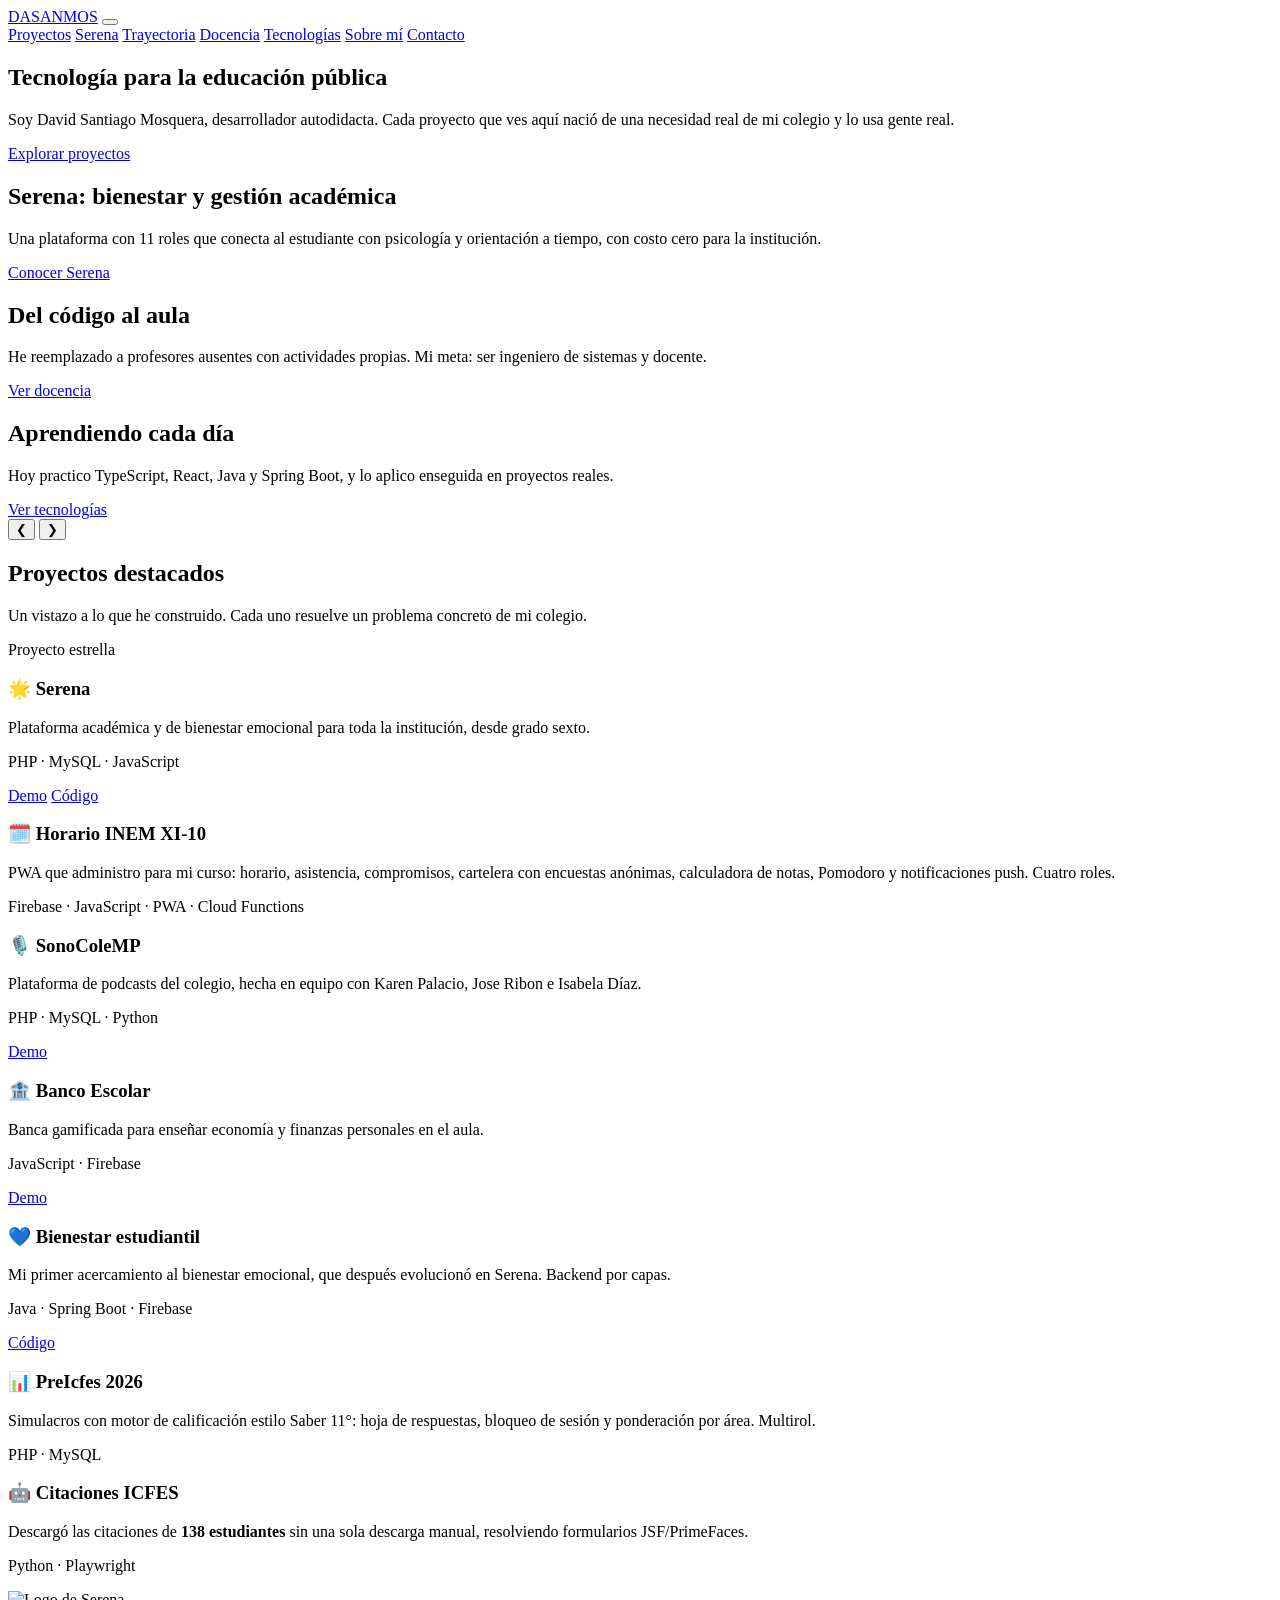
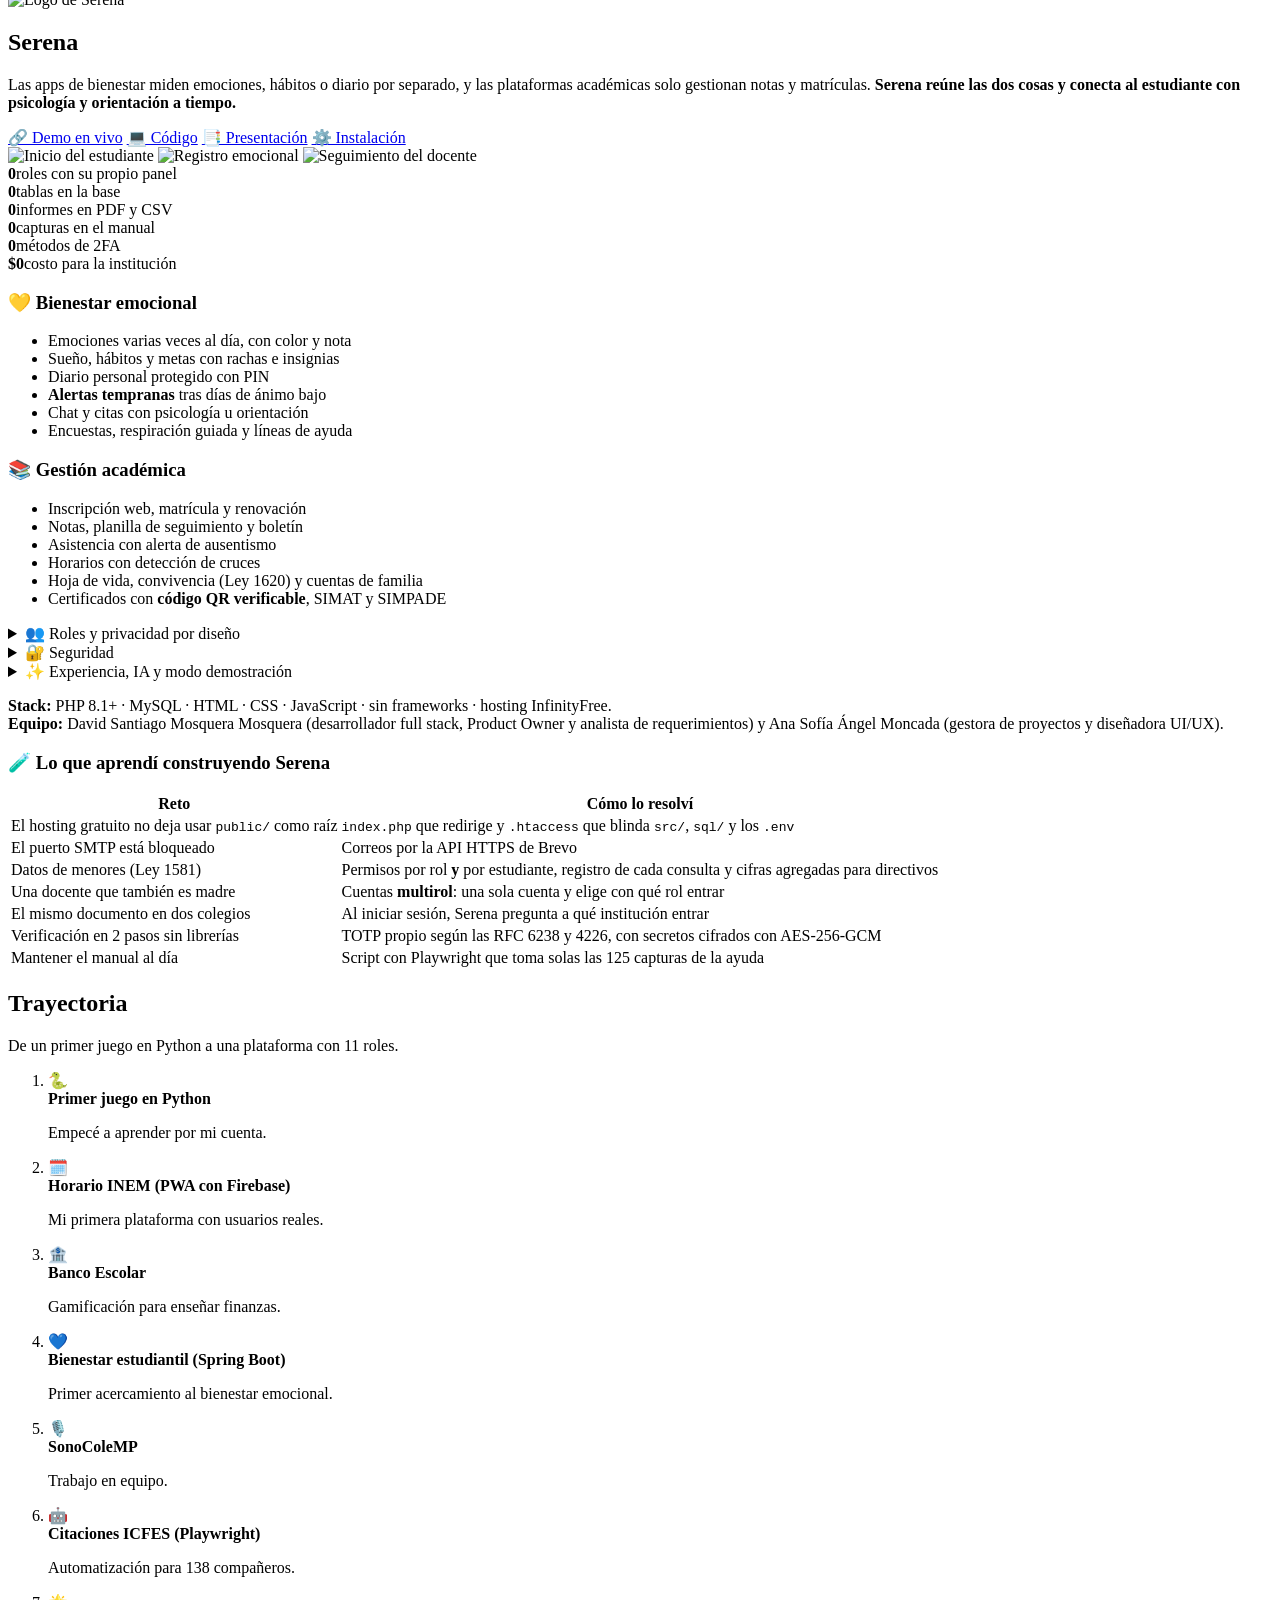
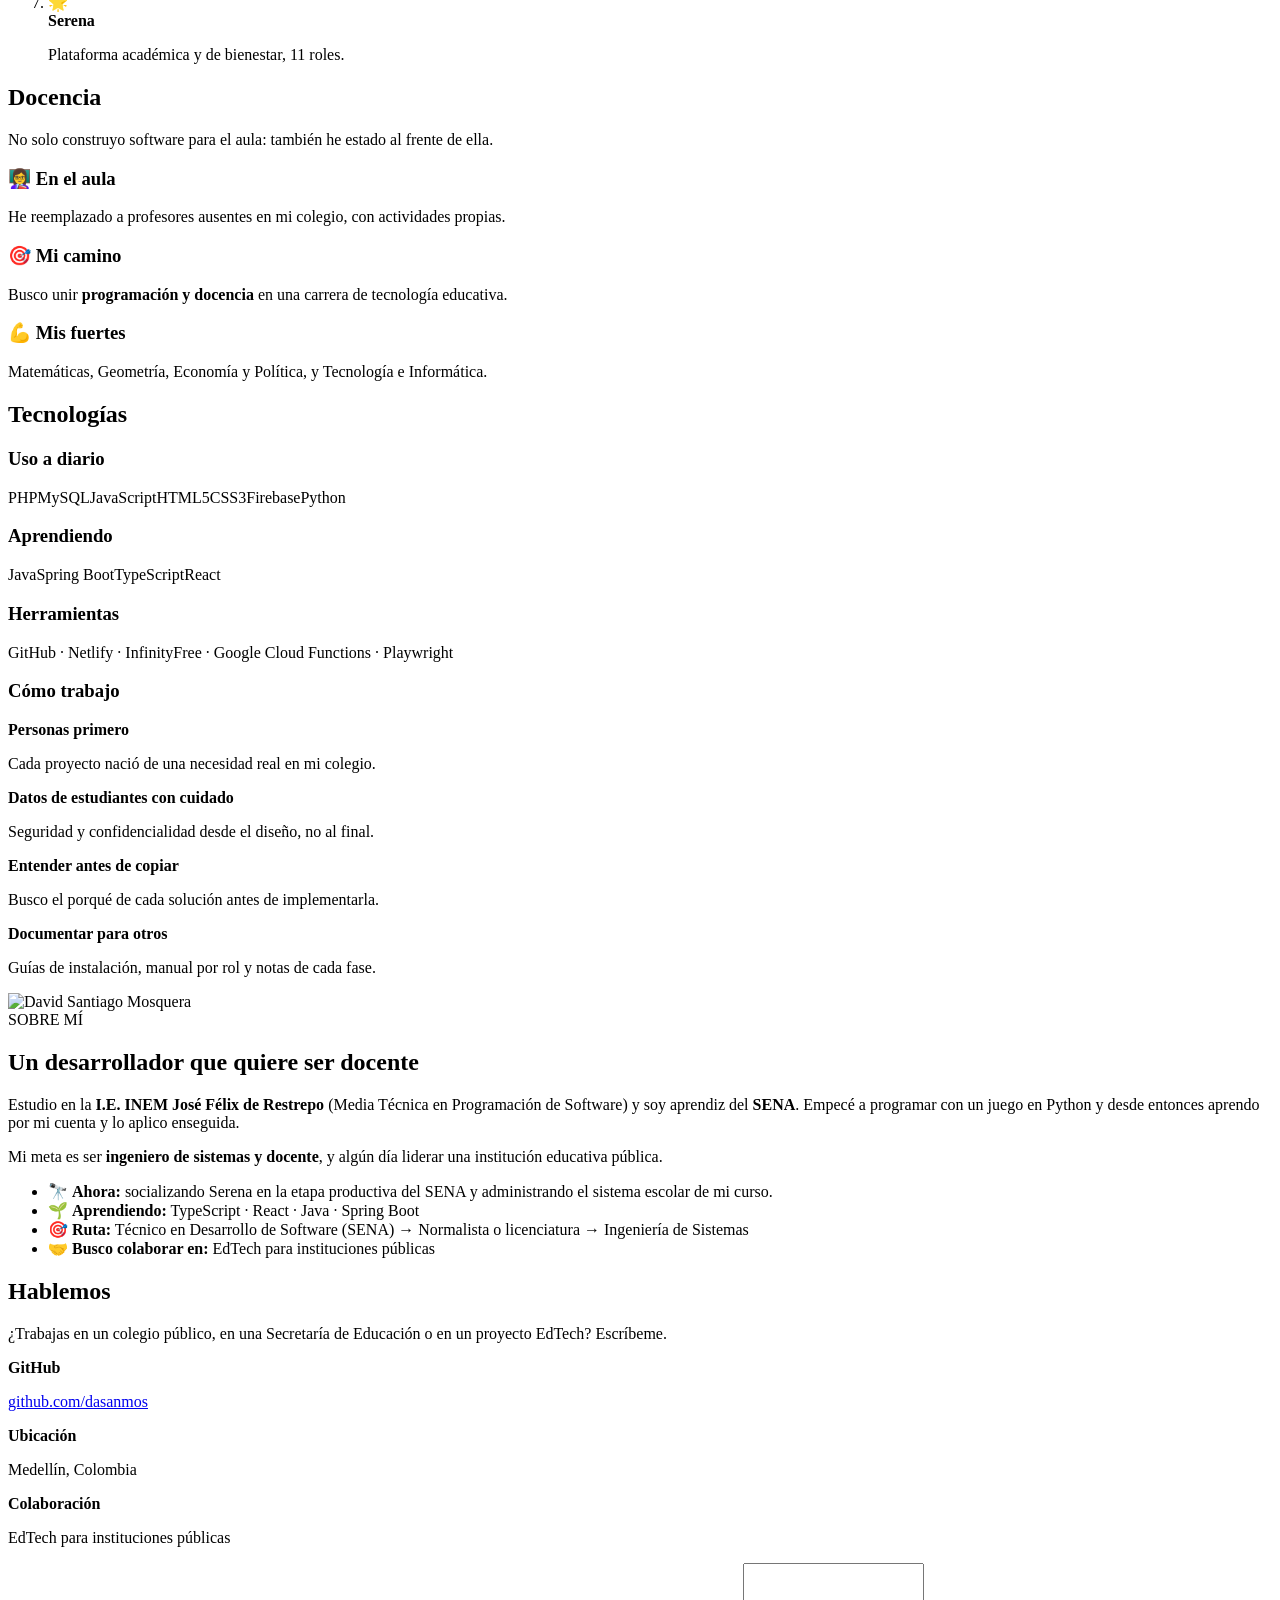
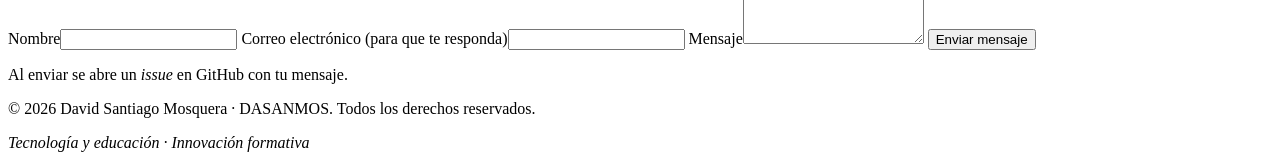
==== index.html @ 1b6e3b07 "Add files via upload" ====
<!DOCTYPE html>
<html lang="es">
<head>
  <meta charset="UTF-8">
  <meta name="viewport" content="width=device-width, initial-scale=1">
  <title>DASANMOS · David Santiago Mosquera</title>
  <meta name="description" content="David Santiago Mosquera (DASANMOS): desarrollador autodidacta que construye tecnología para la educación pública. Aprendiz SENA, Medellín, Colombia.">
  <meta property="og:title" content="DASANMOS · David Santiago Mosquera">
  <meta property="og:description" content="Tecnología para la educación pública. Serena, Horario INEM, Banco Escolar y más.">
  <meta property="og:type" content="website">
  <meta property="og:image" content="https://dasanmos.github.io/images/santi.jpg">
  <link rel="icon" href="images/favicon.svg" type="image/svg+xml">
  <link rel="preconnect" href="https://fonts.googleapis.com">
  <link rel="preconnect" href="https://fonts.gstatic.com" crossorigin>
  <link href="https://fonts.googleapis.com/css2?family=Plus+Jakarta+Sans:wght@400;500;700;800&display=swap" rel="stylesheet">
  <link rel="stylesheet" href="css/styles.css">
</head>
<body>

<header class="nav" id="nav">
  <a class="brand" href="#inicio">DASANMOS</a>
  <button class="burger" id="burger" aria-label="Abrir menú" aria-expanded="false"><span></span><span></span><span></span></button>
  <nav class="menu" id="menu">
    <a href="#proyectos">Proyectos</a>
    <a href="#serena">Serena</a>
    <a href="#trayectoria">Trayectoria</a>
    <a href="#docencia">Docencia</a>
    <a href="#tecnologias">Tecnologías</a>
    <a href="#sobre-mi">Sobre mí</a>
    <a href="#contacto" class="cta">Contacto</a>
  </nav>
</header>

<main id="inicio">

  <!-- HERO CARRUSEL -->
  <section class="hero" aria-roledescription="carrusel">
    <div class="slide active s1">
      <div class="slide-inner">
        <h1>Tecnología para la educación pública</h1>
        <p>Soy David Santiago Mosquera, desarrollador autodidacta. Cada proyecto que ves aquí nació de una necesidad real de mi colegio y lo usa gente real.</p>
        <a class="btn" href="#proyectos">Explorar proyectos</a>
      </div>
    </div>
    <div class="slide s2">
      <div class="slide-inner">
        <h1>Serena: bienestar y gestión académica</h1>
        <p>Una plataforma con 11 roles que conecta al estudiante con psicología y orientación a tiempo, con costo cero para la institución.</p>
        <a class="btn" href="#serena">Conocer Serena</a>
      </div>
    </div>
    <div class="slide s3">
      <div class="slide-inner">
        <h1>Del código al aula</h1>
        <p>He reemplazado a profesores ausentes con actividades propias. Mi meta: ser ingeniero de sistemas y docente.</p>
        <a class="btn" href="#docencia">Ver docencia</a>
      </div>
    </div>
    <div class="slide s4">
      <div class="slide-inner">
        <h1>Aprendiendo cada día</h1>
        <p>Hoy practico TypeScript, React, Java y Spring Boot, y lo aplico enseguida en proyectos reales.</p>
        <a class="btn" href="#tecnologias">Ver tecnologías</a>
      </div>
    </div>
    <button class="arrow prev" id="prev" aria-label="Anterior">❮</button>
    <button class="arrow next" id="next" aria-label="Siguiente">❯</button>
    <div class="dots" id="dots"></div>
  </section>

  <!-- PROYECTOS DESTACADOS -->
  <section class="section" id="proyectos">
    <div class="wrap">
      <h2 class="title">Proyectos destacados</h2>
      <p class="lead">Un vistazo a lo que he construido. Cada uno resuelve un problema concreto de mi colegio.</p>

      <div class="cards">
        <article class="card star reveal">
          <span class="tag">Proyecto estrella</span>
          <h3>🌟 Serena</h3>
          <p>Plataforma académica y de bienestar emocional para toda la institución, desde grado sexto.</p>
          <p class="stack">PHP · MySQL · JavaScript</p>
          <div class="links">
            <a href="https://serena.infinityfreeapp.com" target="_blank" rel="noopener">Demo</a>
            <a href="https://github.com/dasanmos/serena" target="_blank" rel="noopener">Código</a>
          </div>
        </article>

        <article class="card reveal">
          <h3>🗓️ Horario INEM XI-10</h3>
          <p>PWA que administro para mi curso: horario, asistencia, compromisos, cartelera con encuestas anónimas, calculadora de notas, Pomodoro y notificaciones push. Cuatro roles.</p>
          <p class="stack">Firebase · JavaScript · PWA · Cloud Functions</p>
        </article>

        <article class="card reveal">
          <h3>🎙️ SonoColeMP</h3>
          <p>Plataforma de podcasts del colegio, hecha en equipo con Karen Palacio, Jose Ribon e Isabela Díaz.</p>
          <p class="stack">PHP · MySQL · Python</p>
          <div class="links"><a href="https://sonocolemp.infinityfreeapp.com/" target="_blank" rel="noopener">Demo</a></div>
        </article>

        <article class="card reveal">
          <h3>🏦 Banco Escolar</h3>
          <p>Banca gamificada para enseñar economía y finanzas personales en el aula.</p>
          <p class="stack">JavaScript · Firebase</p>
          <div class="links"><a href="https://banco-escolar-david.netlify.app" target="_blank" rel="noopener">Demo</a></div>
        </article>

        <article class="card reveal">
          <h3>💙 Bienestar estudiantil</h3>
          <p>Mi primer acercamiento al bienestar emocional, que después evolucionó en Serena. Backend por capas.</p>
          <p class="stack">Java · Spring Boot · Firebase</p>
          <div class="links"><a href="https://github.com/dasanmos/plataforma-bienestar-estudiantil" target="_blank" rel="noopener">Código</a></div>
        </article>

        <article class="card reveal">
          <h3>📊 PreIcfes 2026</h3>
          <p>Simulacros con motor de calificación estilo Saber 11°: hoja de respuestas, bloqueo de sesión y ponderación por área. Multirol.</p>
          <p class="stack">PHP · MySQL</p>
        </article>

        <article class="card reveal">
          <h3>🤖 Citaciones ICFES</h3>
          <p>Descargó las citaciones de <strong>138 estudiantes</strong> sin una sola descarga manual, resolviendo formularios JSF/PrimeFaces.</p>
          <p class="stack">Python · Playwright</p>
        </article>
      </div>
    </div>
  </section>

  <!-- SERENA -->
  <section class="section alt" id="serena">
    <div class="wrap">
      <div class="serena-head reveal">
        <img src="https://raw.githubusercontent.com/dasanmos/serena/main/public/assets/img/logo/logo.png" alt="Logo de Serena" width="120" height="120" loading="lazy">
        <div>
          <h2 class="title left">Serena</h2>
          <p class="lead left">Las apps de bienestar miden emociones, hábitos o diario por separado, y las plataformas académicas solo gestionan notas y matrículas. <strong>Serena reúne las dos cosas y conecta al estudiante con psicología y orientación a tiempo.</strong></p>
          <div class="links big">
            <a href="https://serena.infinityfreeapp.com" target="_blank" rel="noopener">🔗 Demo en vivo</a>
            <a href="https://github.com/dasanmos/serena" target="_blank" rel="noopener">💻 Código</a>
            <a href="https://github.com/dasanmos/serena/blob/main/docs/Presentacion_Serena_SENA_final.pptx" target="_blank" rel="noopener">📑 Presentación</a>
            <a href="https://github.com/dasanmos/serena/blob/main/docs/INSTALACION.md" target="_blank" rel="noopener">⚙️ Instalación</a>
          </div>
        </div>
      </div>

      <div class="shots reveal">
        <img src="https://raw.githubusercontent.com/dasanmos/serena/main/public/assets/img/ayuda/est-inicio-1.jpg" alt="Inicio del estudiante" loading="lazy">
        <img src="https://raw.githubusercontent.com/dasanmos/serena/main/public/assets/img/ayuda/est-emociones-1.jpg" alt="Registro emocional" loading="lazy">
        <img src="https://raw.githubusercontent.com/dasanmos/serena/main/public/assets/img/ayuda/doc-seguimiento-1.jpg" alt="Seguimiento del docente" loading="lazy">
      </div>

      <div class="stats reveal">
        <div><b data-n="11">0</b><span>roles con su propio panel</span></div>
        <div><b data-n="110">0</b><span>tablas en la base</span></div>
        <div><b data-n="69">0</b><span>informes en PDF y CSV</span></div>
        <div><b data-n="125">0</b><span>capturas en el manual</span></div>
        <div><b data-n="4">0</b><span>métodos de 2FA</span></div>
        <div><b data-prefix="$" data-n="0">$0</b><span>costo para la institución</span></div>
      </div>

      <div class="two reveal">
        <div class="panel">
          <h3>💛 Bienestar emocional</h3>
          <ul>
            <li>Emociones varias veces al día, con color y nota</li>
            <li>Sueño, hábitos y metas con rachas e insignias</li>
            <li>Diario personal protegido con PIN</li>
            <li><strong>Alertas tempranas</strong> tras días de ánimo bajo</li>
            <li>Chat y citas con psicología u orientación</li>
            <li>Encuestas, respiración guiada y líneas de ayuda</li>
          </ul>
        </div>
        <div class="panel">
          <h3>📚 Gestión académica</h3>
          <ul>
            <li>Inscripción web, matrícula y renovación</li>
            <li>Notas, planilla de seguimiento y boletín</li>
            <li>Asistencia con alerta de ausentismo</li>
            <li>Horarios con detección de cruces</li>
            <li>Hoja de vida, convivencia (Ley 1620) y cuentas de familia</li>
            <li>Certificados con <strong>código QR verificable</strong>, SIMAT y SIMPADE</li>
          </ul>
        </div>
      </div>

      <div class="acc reveal">
        <details>
          <summary>👥 Roles y privacidad por diseño</summary>
          <div class="chips">
            <span>estudiante</span><span>acudiente</span><span>docente</span><span>psicólogo</span><span>orientador</span><span>coordinador</span><span>rector</span><span>secretaría académica</span><span>administrador</span><span>Secretaría de Educación</span><span>superadmin</span>
          </div>
          <ul>
            <li>Cada persona ve solo lo que necesita: el diario es solo del estudiante, y sus emociones solo las ven psicología y orientación (el orientador, de sus grupos).</li>
            <li>Coordinación, rectoría y la Secretaría de Educación ven el bienestar <strong>solo en cifras agregadas</strong>.</li>
            <li><strong>Una persona, una cuenta:</strong> quien es docente y madre, por ejemplo, entra con la misma cuenta y elige el rol. Si su documento está en varios colegios, elige la institución.</li>
            <li>Cada colegio está aislado de los demás, y cada consulta a una hoja de vida queda registrada.</li>
          </ul>
        </details>
        <details>
          <summary>🔐 Seguridad</summary>
          <ul>
            <li>Consentimiento de tratamiento de datos (<strong>Ley 1581 de 2012</strong>)</li>
            <li>Verificación en 2 pasos: app autenticadora, correo, WhatsApp o rostro (secretos cifrados con AES-256-GCM)</li>
            <li>Sentencias preparadas (PDO), tokens CSRF y control de acceso por rol y por estudiante</li>
            <li>Límite de intentos en el inicio de sesión, el PIN y la verificación en 2 pasos</li>
            <li>Enlaces de recuperación con token cifrado y de un solo uso</li>
            <li>Sesiones activas visibles y bitácora de auditoría</li>
          </ul>
        </details>
        <details>
          <summary>✨ Experiencia, IA y modo demostración</summary>
          <ul>
            <li>Diseño con color por módulo y por emoción, animaciones y sonidos sintetizados (se respetan «reducir movimiento» y el alto contraste).</li>
            <li>Asistente <strong>«Pregúntale a Serena»</strong> y análisis en informes con IA opcional; los datos se anonimizan antes de enviarse.</li>
            <li><strong>Modo demostración:</strong> una cuenta maestra recorre los 11 roles sobre un colegio ficticio que se restablece en un clic.</li>
            <li>Centro de ayuda por rol con buscador, manual descargable y 125 capturas generadas automáticamente.</li>
            <li>Responsive, modo oscuro y dictado por voz.</li>
          </ul>
        </details>
      </div>

      <p class="team reveal"><strong>Stack:</strong> PHP 8.1+ · MySQL · HTML · CSS · JavaScript · sin frameworks · hosting InfinityFree.<br>
      <strong>Equipo:</strong> David Santiago Mosquera Mosquera (desarrollador full stack, Product Owner y analista de requerimientos) y Ana Sofía Ángel Moncada (gestora de proyectos y diseñadora UI/UX).</p>

      <h3 class="sub reveal">🧪 Lo que aprendí construyendo Serena</h3>
      <div class="table-wrap reveal">
        <table>
          <thead><tr><th>Reto</th><th>Cómo lo resolví</th></tr></thead>
          <tbody>
            <tr><td>El hosting gratuito no deja usar <code>public/</code> como raíz</td><td><code>index.php</code> que redirige y <code>.htaccess</code> que blinda <code>src/</code>, <code>sql/</code> y los <code>.env</code></td></tr>
            <tr><td>El puerto SMTP está bloqueado</td><td>Correos por la API HTTPS de Brevo</td></tr>
            <tr><td>Datos de menores (Ley 1581)</td><td>Permisos por rol <strong>y</strong> por estudiante, registro de cada consulta y cifras agregadas para directivos</td></tr>
            <tr><td>Una docente que también es madre</td><td>Cuentas <strong>multirol</strong>: una sola cuenta y elige con qué rol entrar</td></tr>
            <tr><td>El mismo documento en dos colegios</td><td>Al iniciar sesión, Serena pregunta a qué institución entrar</td></tr>
            <tr><td>Verificación en 2 pasos sin librerías</td><td>TOTP propio según las RFC 6238 y 4226, con secretos cifrados con AES-256-GCM</td></tr>
            <tr><td>Mantener el manual al día</td><td>Script con Playwright que toma solas las 125 capturas de la ayuda</td></tr>
          </tbody>
        </table>
      </div>
    </div>
  </section>

  <!-- TRAYECTORIA -->
  <section class="section" id="trayectoria">
    <div class="wrap narrow">
      <h2 class="title">Trayectoria</h2>
      <p class="lead">De un primer juego en Python a una plataforma con 11 roles.</p>
      <ol class="timeline">
        <li class="reveal"><span class="ico">🐍</span><div><b>Primer juego en Python</b><p>Empecé a aprender por mi cuenta.</p></div></li>
        <li class="reveal"><span class="ico">🗓️</span><div><b>Horario INEM (PWA con Firebase)</b><p>Mi primera plataforma con usuarios reales.</p></div></li>
        <li class="reveal"><span class="ico">🏦</span><div><b>Banco Escolar</b><p>Gamificación para enseñar finanzas.</p></div></li>
        <li class="reveal"><span class="ico">💙</span><div><b>Bienestar estudiantil (Spring Boot)</b><p>Primer acercamiento al bienestar emocional.</p></div></li>
        <li class="reveal"><span class="ico">🎙️</span><div><b>SonoColeMP</b><p>Trabajo en equipo.</p></div></li>
        <li class="reveal"><span class="ico">🤖</span><div><b>Citaciones ICFES (Playwright)</b><p>Automatización para 138 compañeros.</p></div></li>
        <li class="reveal"><span class="ico">🌟</span><div><b>Serena</b><p>Plataforma académica y de bienestar, 11 roles.</p></div></li>
      </ol>
    </div>
  </section>

  <!-- DOCENCIA -->
  <section class="section alt" id="docencia">
    <div class="wrap narrow">
      <h2 class="title">Docencia</h2>
      <p class="lead">No solo construyo software para el aula: también he estado al frente de ella.</p>
      <div class="three">
        <div class="panel reveal"><h3>👩‍🏫 En el aula</h3><p>He reemplazado a profesores ausentes en mi colegio, con actividades propias.</p></div>
        <div class="panel reveal"><h3>🎯 Mi camino</h3><p>Busco unir <strong>programación y docencia</strong> en una carrera de tecnología educativa.</p></div>
        <div class="panel reveal"><h3>💪 Mis fuertes</h3><p>Matemáticas, Geometría, Economía y Política, y Tecnología e Informática.</p></div>
      </div>
    </div>
  </section>

  <!-- TECNOLOGIAS -->
  <section class="section" id="tecnologias">
    <div class="wrap narrow">
      <h2 class="title">Tecnologías</h2>
      <h3 class="sub">Uso a diario</h3>
      <div class="chips big">
        <span>PHP</span><span>MySQL</span><span>JavaScript</span><span>HTML5</span><span>CSS3</span><span>Firebase</span><span>Python</span>
      </div>
      <h3 class="sub">Aprendiendo</h3>
      <div class="chips big learning">
        <span>Java</span><span>Spring Boot</span><span>TypeScript</span><span>React</span>
      </div>
      <h3 class="sub">Herramientas</h3>
      <p>GitHub · Netlify · InfinityFree · Google Cloud Functions · Playwright</p>

      <h3 class="sub">Cómo trabajo</h3>
      <div class="two">
        <div class="panel reveal"><b>Personas primero</b><p>Cada proyecto nació de una necesidad real en mi colegio.</p></div>
        <div class="panel reveal"><b>Datos de estudiantes con cuidado</b><p>Seguridad y confidencialidad desde el diseño, no al final.</p></div>
        <div class="panel reveal"><b>Entender antes de copiar</b><p>Busco el porqué de cada solución antes de implementarla.</p></div>
        <div class="panel reveal"><b>Documentar para otros</b><p>Guías de instalación, manual por rol y notas de cada fase.</p></div>
      </div>
    </div>
  </section>

  <!-- SOBRE MI -->
  <section class="section alt" id="sobre-mi">
    <div class="wrap about">
      <img class="avatar reveal" src="images/santi.jpg" alt="David Santiago Mosquera" width="220" height="220">
      <div class="reveal">
        <span class="kicker">SOBRE MÍ</span>
        <h2 class="title left">Un desarrollador que quiere ser docente</h2>
        <p>Estudio en la <strong>I.E. INEM José Félix de Restrepo</strong> (Media Técnica en Programación de Software) y soy aprendiz del <strong>SENA</strong>. Empecé a programar con un juego en Python y desde entonces aprendo por mi cuenta y lo aplico enseguida.</p>
        <p>Mi meta es ser <strong>ingeniero de sistemas y docente</strong>, y algún día liderar una institución educativa pública.</p>
        <ul class="now">
          <li>🔭 <b>Ahora:</b> socializando Serena en la etapa productiva del SENA y administrando el sistema escolar de mi curso.</li>
          <li>🌱 <b>Aprendiendo:</b> TypeScript · React · Java · Spring Boot</li>
          <li>🎯 <b>Ruta:</b> Técnico en Desarrollo de Software (SENA) → Normalista o licenciatura → Ingeniería de Sistemas</li>
          <li>🤝 <b>Busco colaborar en:</b> EdTech para instituciones públicas</li>
        </ul>
      </div>
    </div>
  </section>

  <!-- CONTACTO -->
  <section class="section" id="contacto">
    <div class="wrap narrow">
      <h2 class="title">Hablemos</h2>
      <p class="lead">¿Trabajas en un colegio público, en una Secretaría de Educación o en un proyecto EdTech? Escríbeme.</p>
      <div class="contact">
        <div class="info">
          <b>GitHub</b>
          <p><a href="https://github.com/dasanmos" target="_blank" rel="noopener">github.com/dasanmos</a></p>
          <b>Ubicación</b>
          <p>Medellín, Colombia</p>
          <b>Colaboración</b>
          <p>EdTech para instituciones públicas</p>
        </div>
        <form id="form" novalidate>
          <label>Nombre<input type="text" id="f-nombre" required autocomplete="name"></label>
          <label>Correo electrónico (para que te responda)<input type="email" id="f-correo" required autocomplete="email"></label>
          <label>Mensaje<textarea id="f-msg" rows="5" required></textarea></label>
          <button class="btn" type="submit">Enviar mensaje</button>
          <p class="hint" id="hint">Al enviar se abre un <em>issue</em> en GitHub con tu mensaje.</p>
        </form>
      </div>
    </div>
  </section>

</main>

<footer class="footer">
  <p>© <span id="year">2026</span> David Santiago Mosquera · DASANMOS. Todos los derechos reservados.</p>
  <p><i>Tecnología y educación · Innovación formativa</i></p>
</footer>

<script src="js/main.js"></script>
</body>
</html>
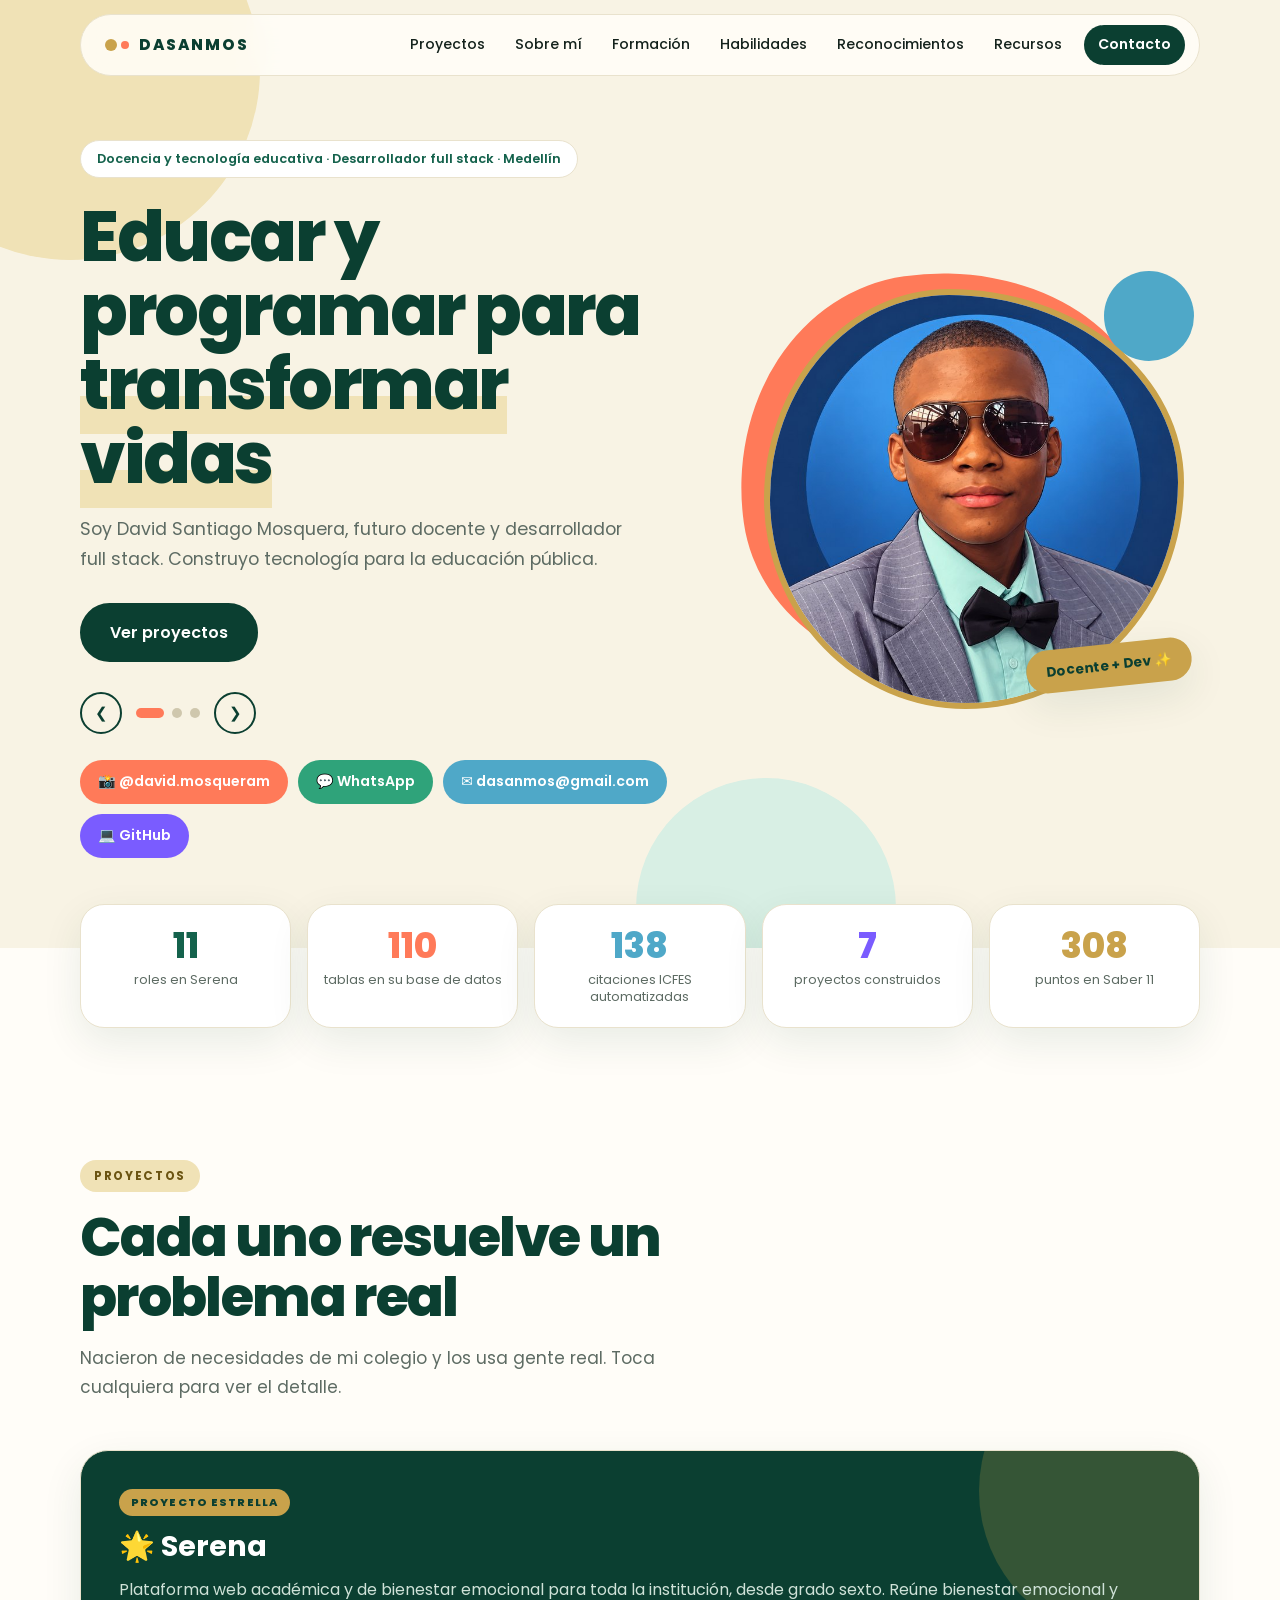
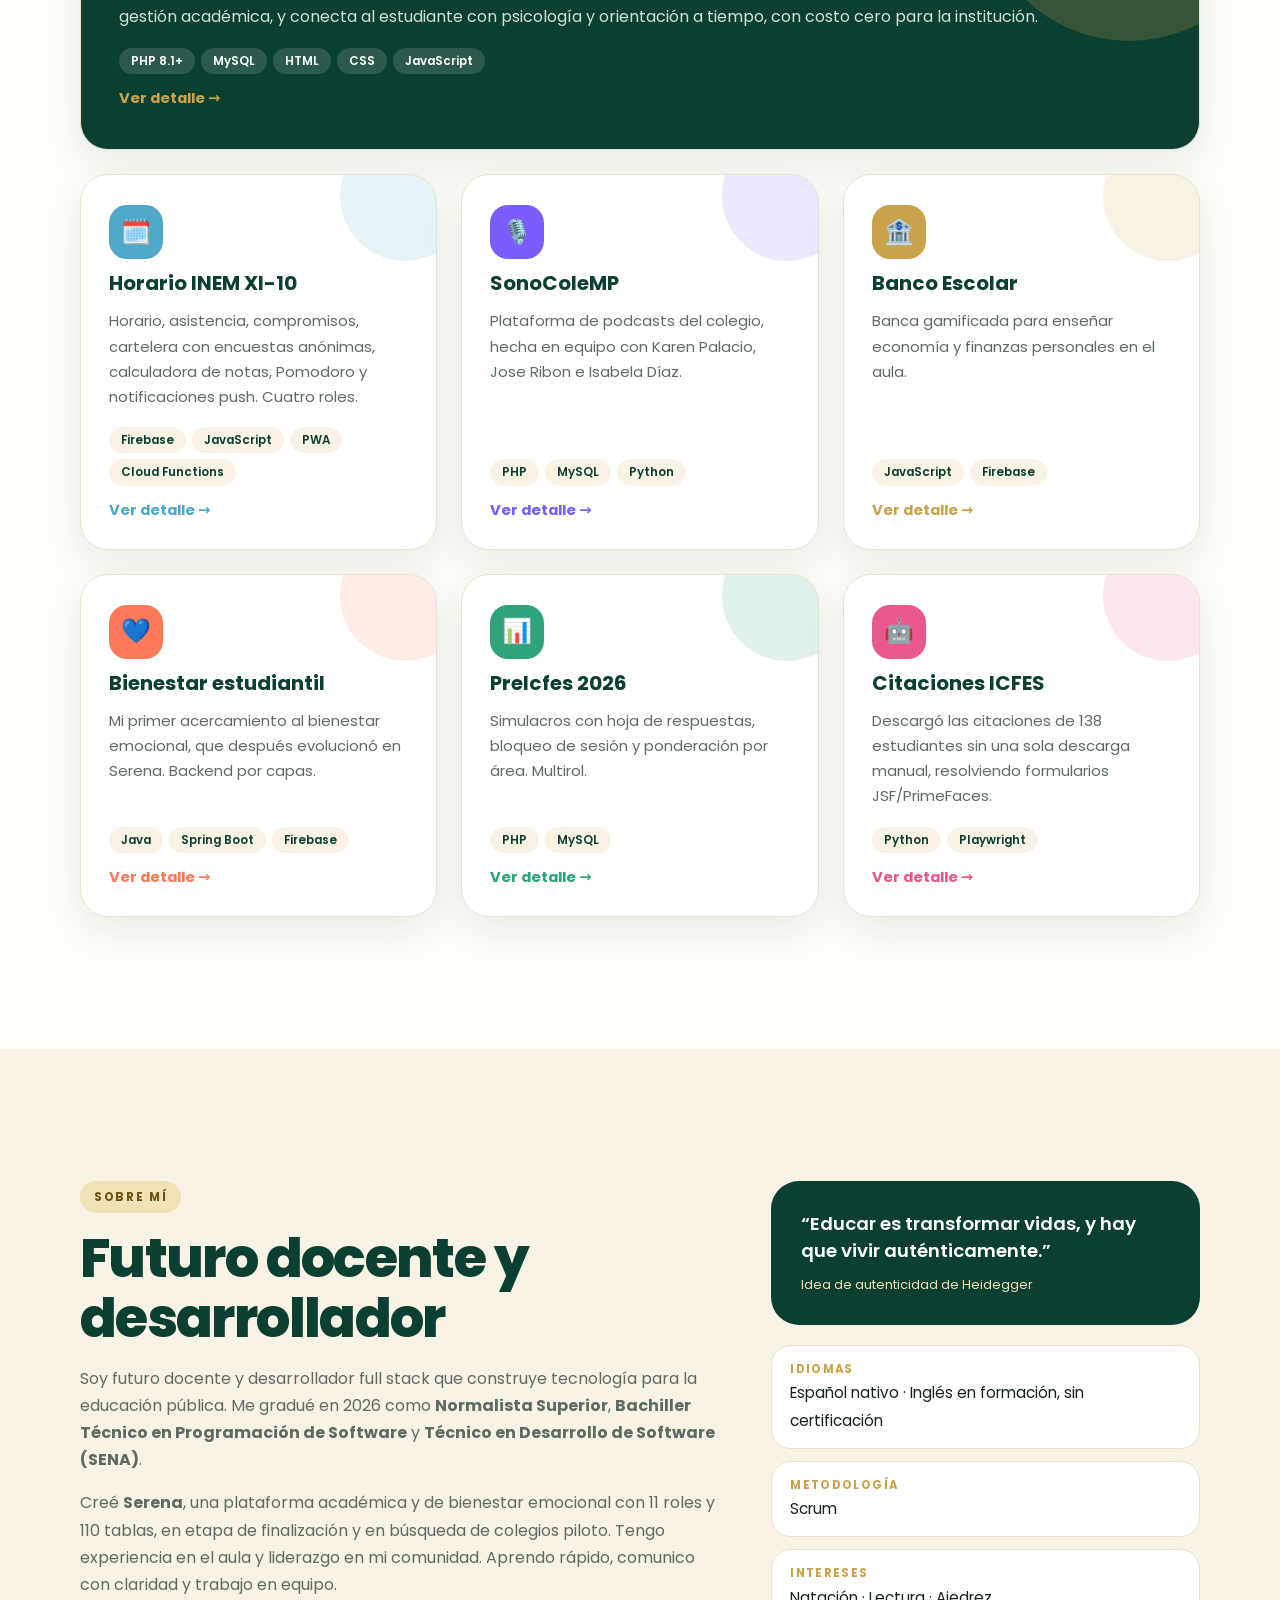
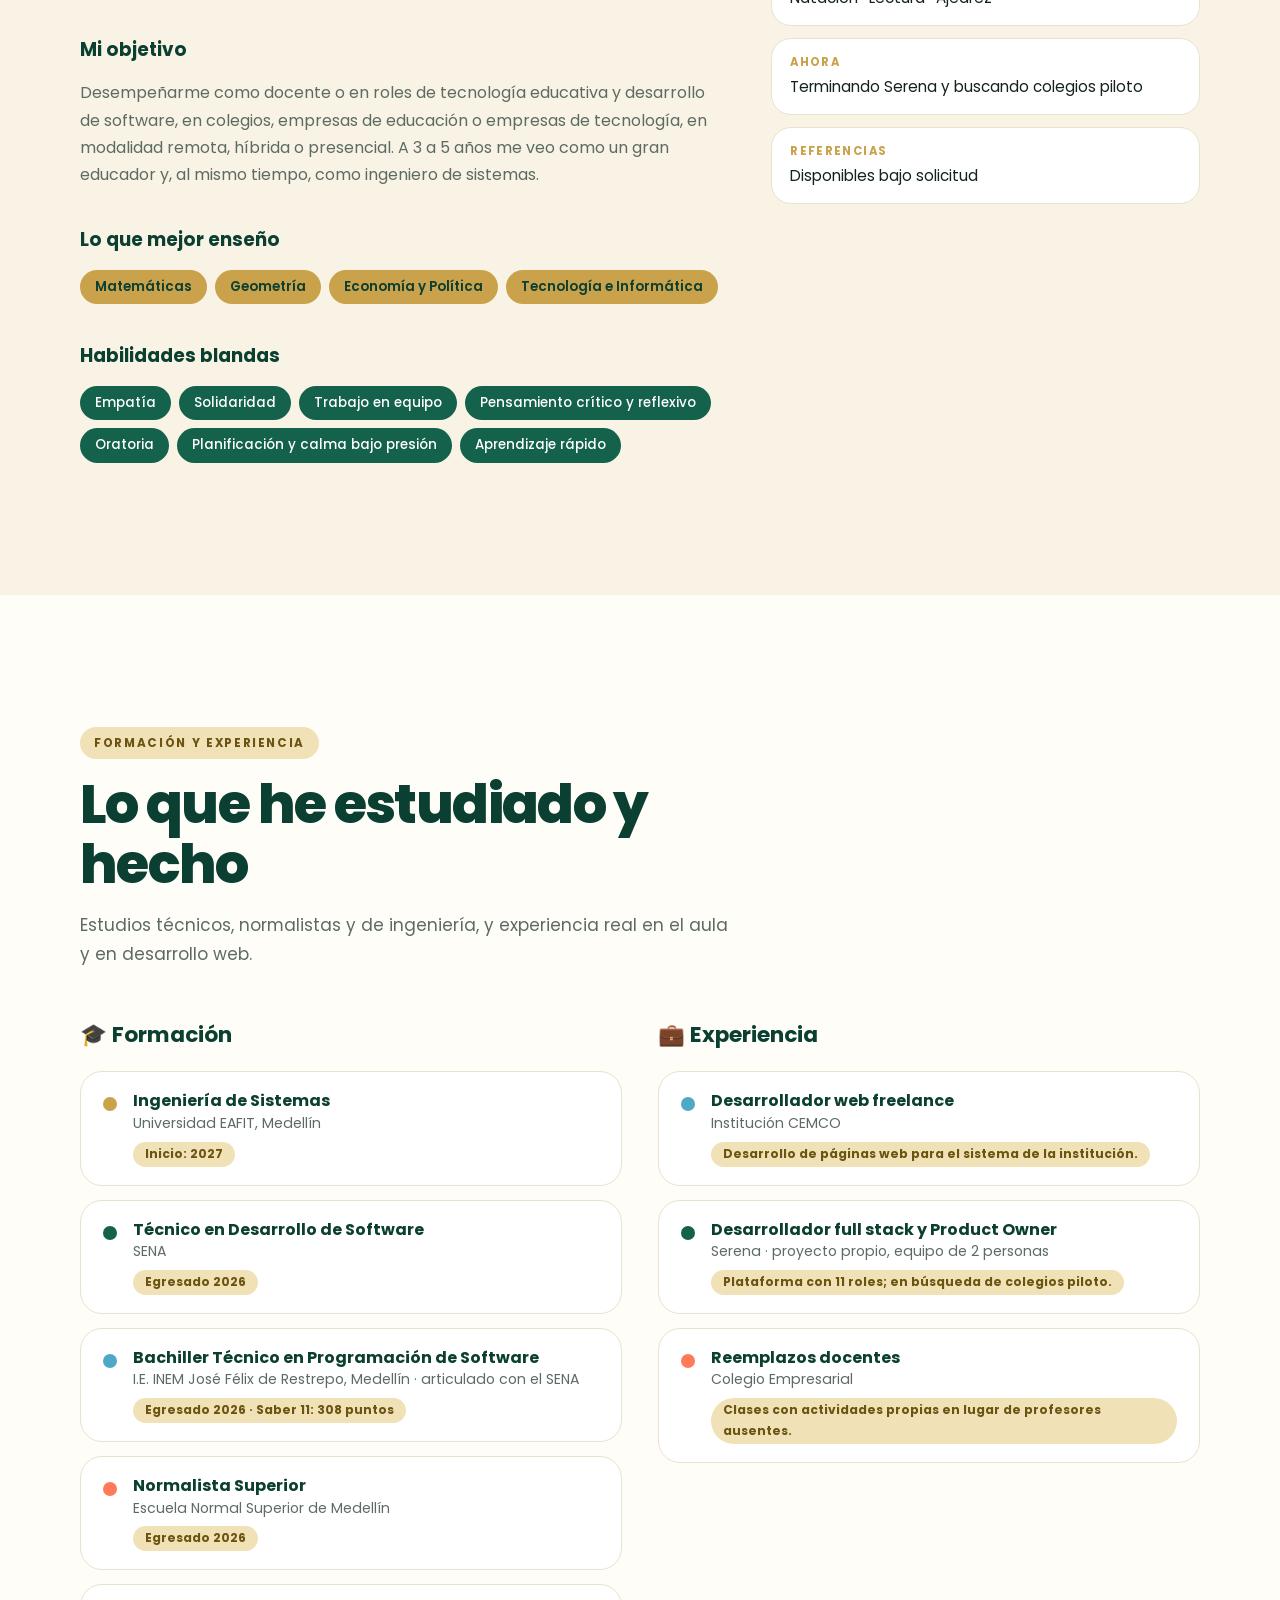
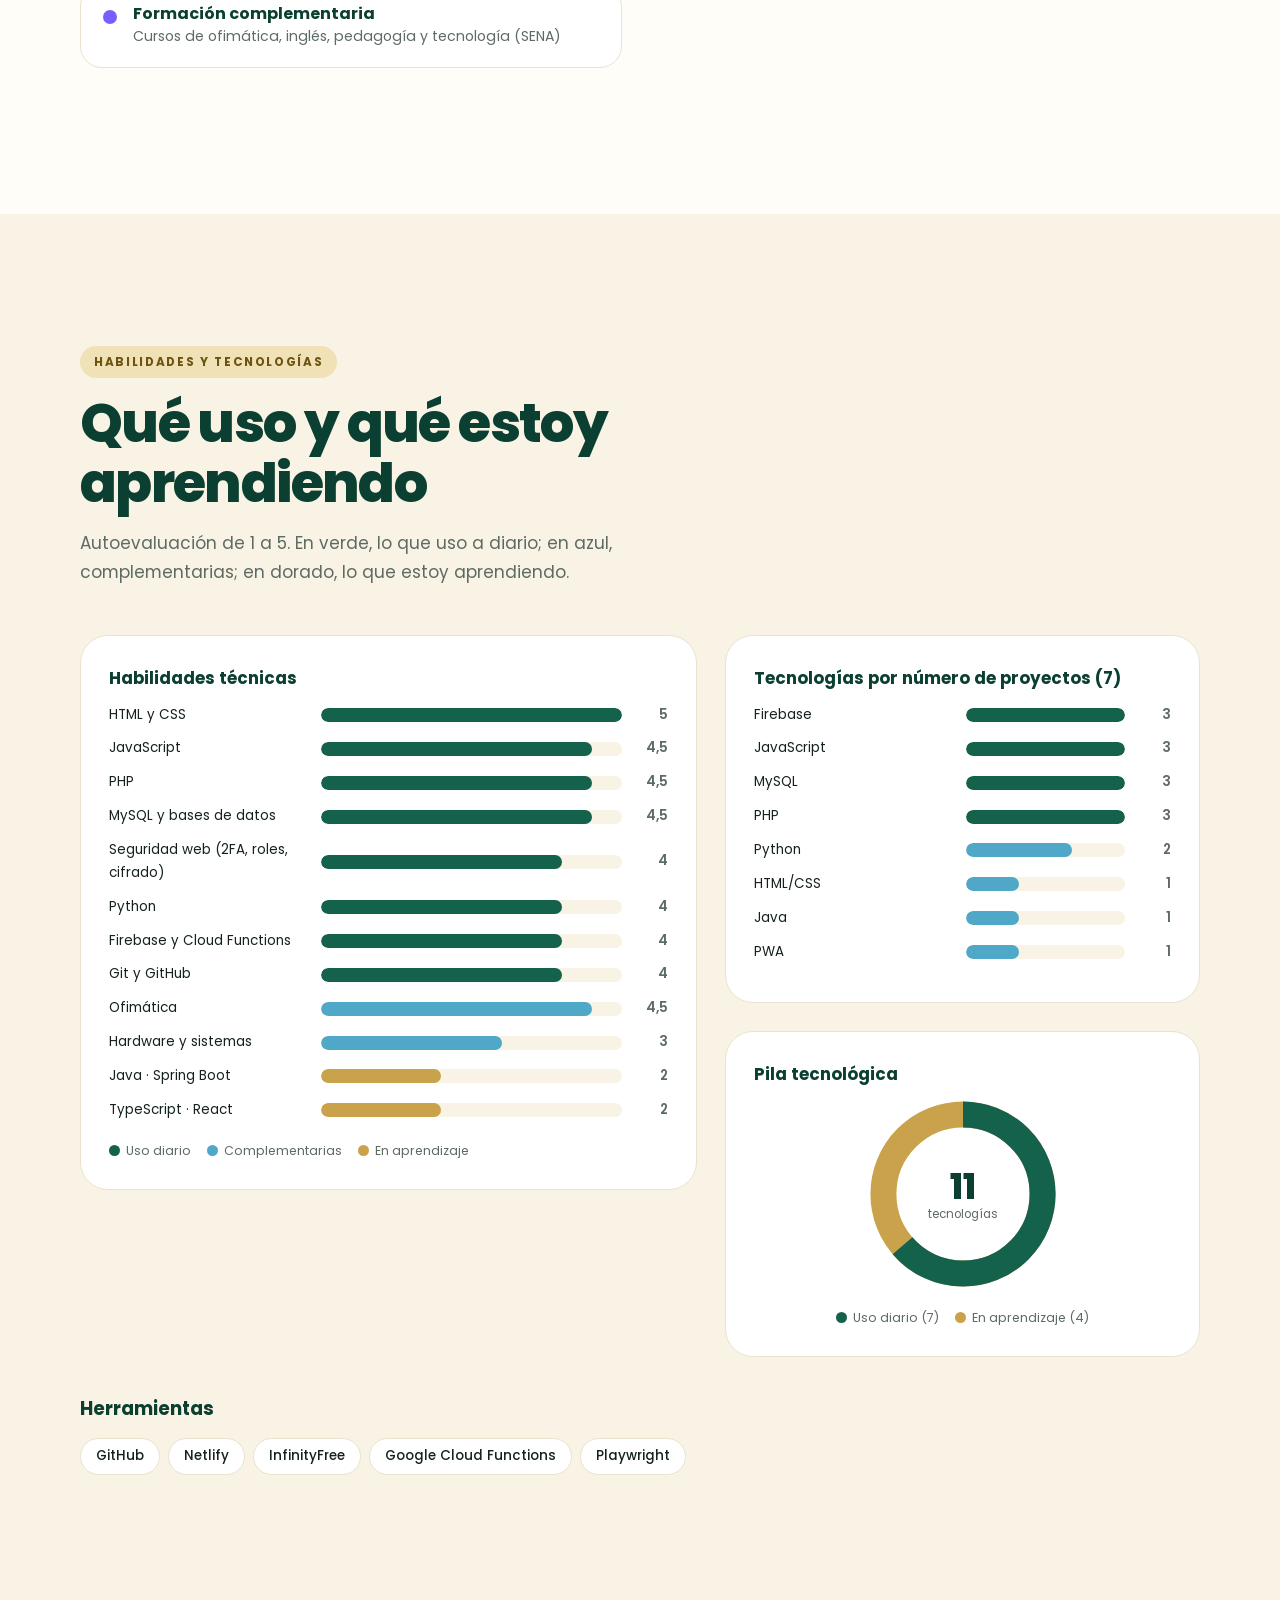
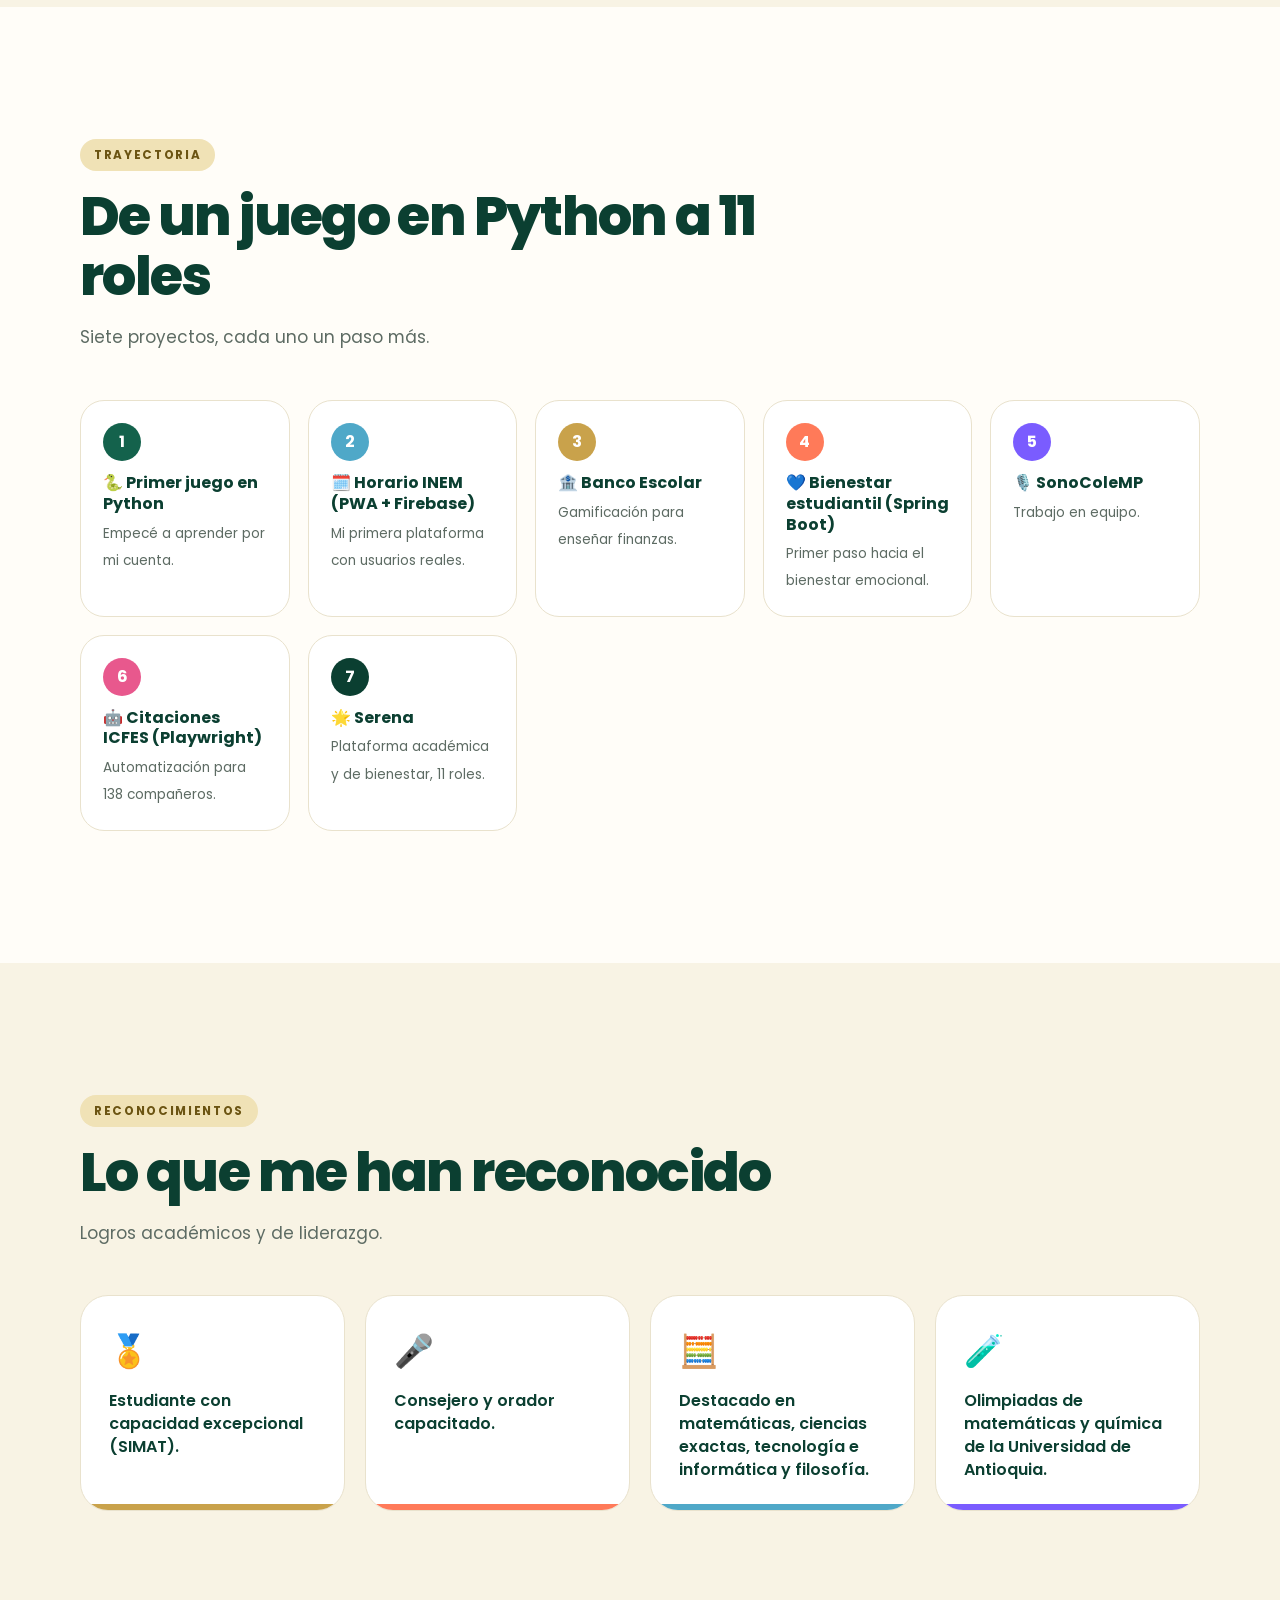
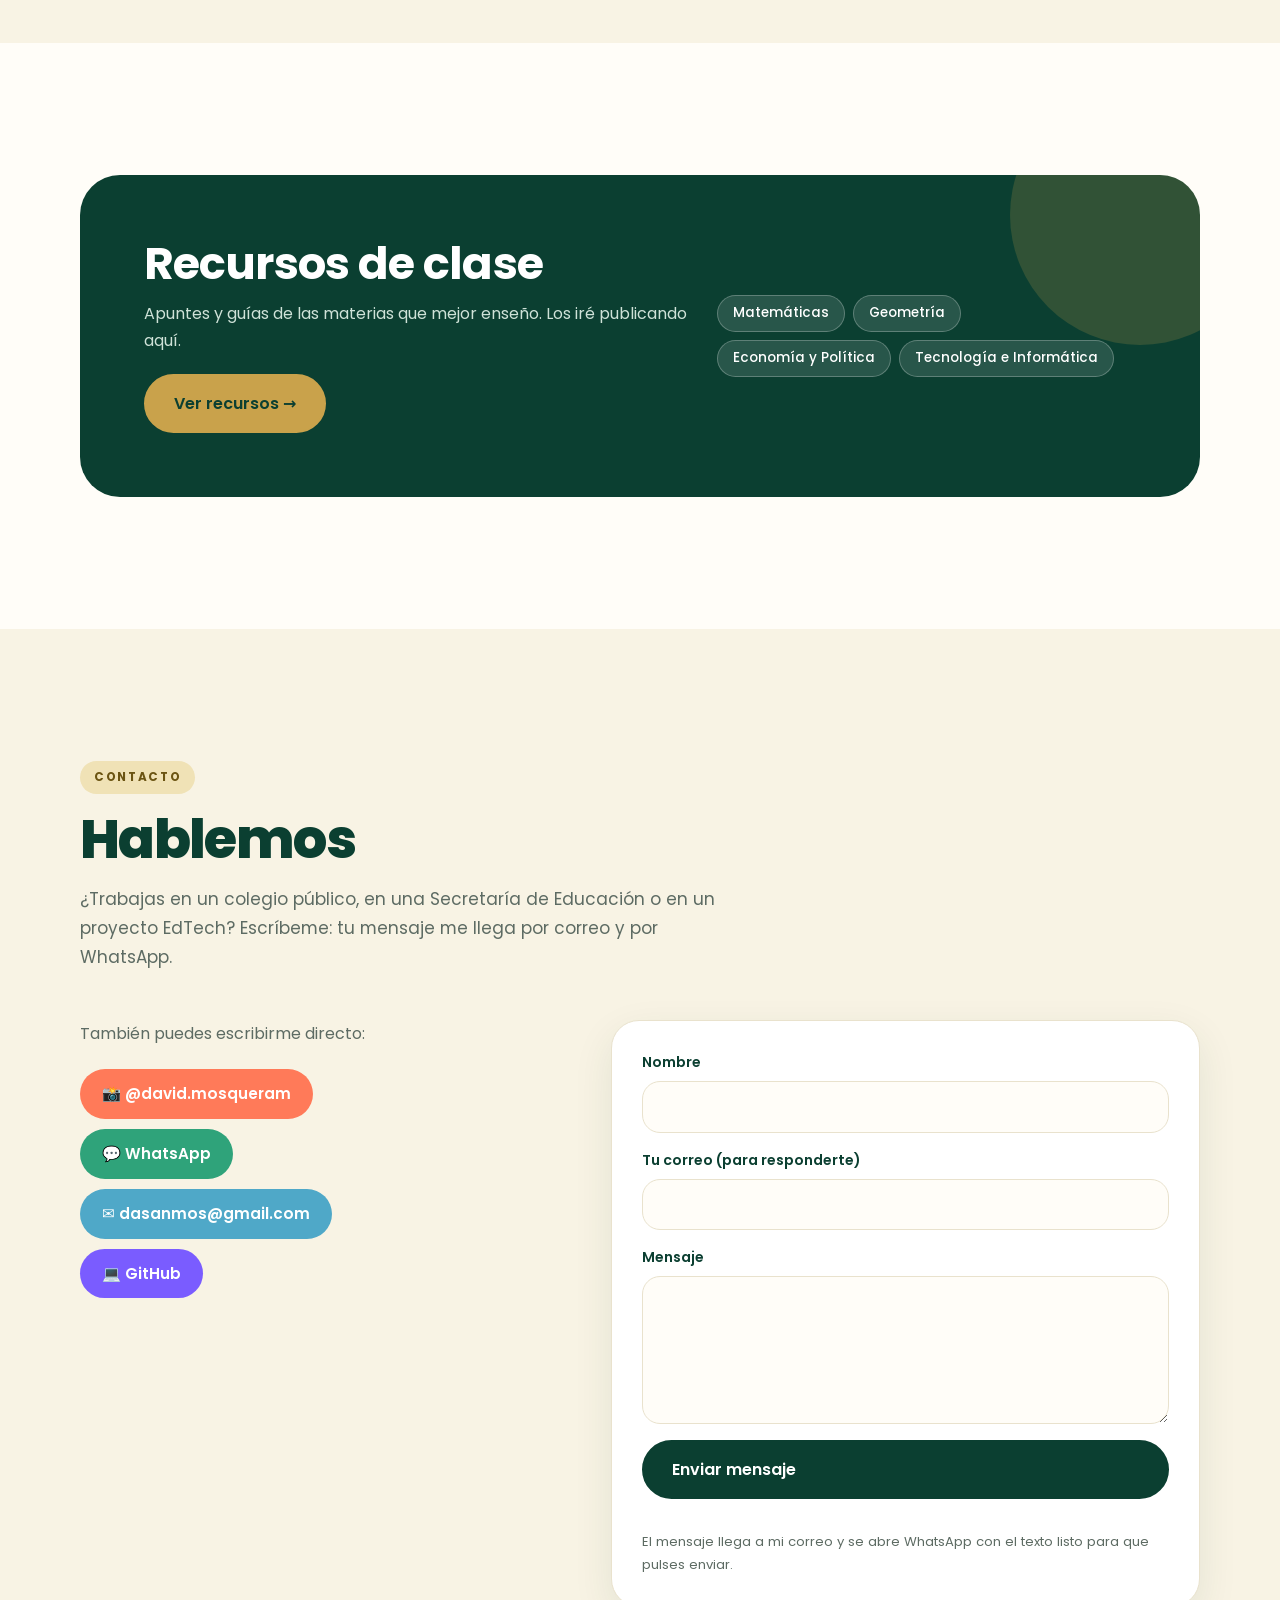
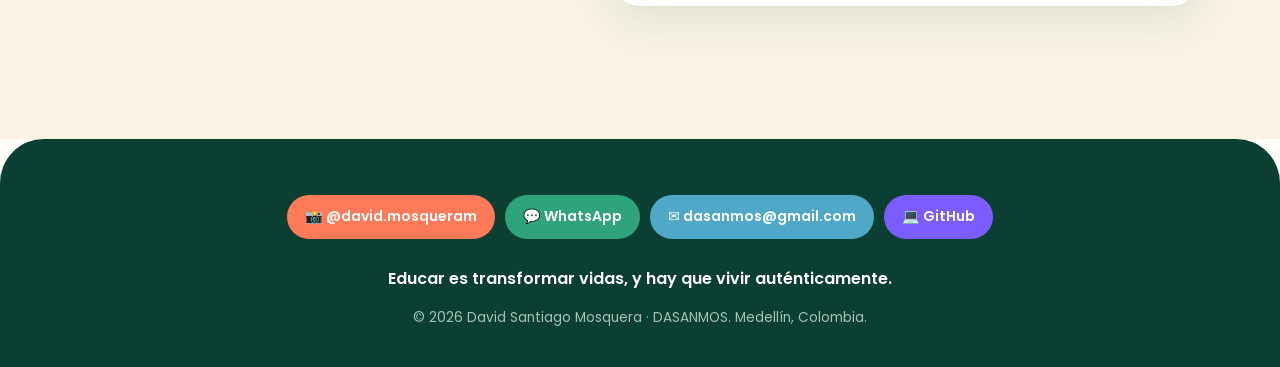
==== commit cb939f87: "Rediseño del sitio: nuevo estilo, datos de la hoja de vida, contacto y páginas por proyecto - Nuevo " ====
--- a/index.html
+++ b/index.html
@@ -4,350 +4,294 @@
   <meta charset="UTF-8">
   <meta name="viewport" content="width=device-width, initial-scale=1">
   <title>DASANMOS · David Santiago Mosquera</title>
-  <meta name="description" content="David Santiago Mosquera (DASANMOS): desarrollador autodidacta que construye tecnología para la educación pública. Aprendiz SENA, Medellín, Colombia.">
+  <meta name="description" content="David Santiago Mosquera (DASANMOS): futuro docente y desarrollador full stack que construye tecnología para la educación pública. Medellín, Colombia.">
   <meta property="og:title" content="DASANMOS · David Santiago Mosquera">
-  <meta property="og:description" content="Tecnología para la educación pública. Serena, Horario INEM, Banco Escolar y más.">
+  <meta property="og:description" content="David Santiago Mosquera (DASANMOS): futuro docente y desarrollador full stack que construye tecnología para la educación pública. Medellín, Colombia.">
   <meta property="og:type" content="website">
   <meta property="og:image" content="https://dasanmos.github.io/images/santi.jpg">
   <link rel="icon" href="images/favicon.svg" type="image/svg+xml">
   <link rel="preconnect" href="https://fonts.googleapis.com">
   <link rel="preconnect" href="https://fonts.gstatic.com" crossorigin>
-  <link href="https://fonts.googleapis.com/css2?family=Plus+Jakarta+Sans:wght@400;500;700;800&display=swap" rel="stylesheet">
+  <link href="https://fonts.googleapis.com/css2?family=Poppins:wght@400;500;600;700;800&display=swap" rel="stylesheet">
   <link rel="stylesheet" href="css/styles.css">
 </head>
 <body>
-
 <header class="nav" id="nav">
-  <a class="brand" href="#inicio">DASANMOS</a>
+  <a class="brand" href="index.html"><span class="dot"></span>DASANMOS</a>
   <button class="burger" id="burger" aria-label="Abrir menú" aria-expanded="false"><span></span><span></span><span></span></button>
   <nav class="menu" id="menu">
-    <a href="#proyectos">Proyectos</a>
-    <a href="#serena">Serena</a>
-    <a href="#trayectoria">Trayectoria</a>
-    <a href="#docencia">Docencia</a>
-    <a href="#tecnologias">Tecnologías</a>
-    <a href="#sobre-mi">Sobre mí</a>
-    <a href="#contacto" class="cta">Contacto</a>
+    <a href="index.html#proyectos">Proyectos</a>
+    <a href="index.html#sobre-mi">Sobre mí</a>
+    <a href="index.html#formacion">Formación</a>
+    <a href="index.html#habilidades">Habilidades</a>
+    <a href="index.html#reconocimientos">Reconocimientos</a>
+    <a href="recursos.html">Recursos</a>
+    <a class="cta" href="index.html#contacto">Contacto</a>
   </nav>
 </header>
-
-<main id="inicio">
-
-  <!-- HERO CARRUSEL -->
-  <section class="hero" aria-roledescription="carrusel">
-    <div class="slide active s1">
-      <div class="slide-inner">
-        <h1>Tecnología para la educación pública</h1>
-        <p>Soy David Santiago Mosquera, desarrollador autodidacta. Cada proyecto que ves aquí nació de una necesidad real de mi colegio y lo usa gente real.</p>
-        <a class="btn" href="#proyectos">Explorar proyectos</a>
-      </div>
-    </div>
-    <div class="slide s2">
-      <div class="slide-inner">
-        <h1>Serena: bienestar y gestión académica</h1>
-        <p>Una plataforma con 11 roles que conecta al estudiante con psicología y orientación a tiempo, con costo cero para la institución.</p>
-        <a class="btn" href="#serena">Conocer Serena</a>
-      </div>
-    </div>
-    <div class="slide s3">
-      <div class="slide-inner">
-        <h1>Del código al aula</h1>
-        <p>He reemplazado a profesores ausentes con actividades propias. Mi meta: ser ingeniero de sistemas y docente.</p>
-        <a class="btn" href="#docencia">Ver docencia</a>
-      </div>
-    </div>
-    <div class="slide s4">
-      <div class="slide-inner">
-        <h1>Aprendiendo cada día</h1>
-        <p>Hoy practico TypeScript, React, Java y Spring Boot, y lo aplico enseguida en proyectos reales.</p>
-        <a class="btn" href="#tecnologias">Ver tecnologías</a>
-      </div>
-    </div>
-    <button class="arrow prev" id="prev" aria-label="Anterior">❮</button>
-    <button class="arrow next" id="next" aria-label="Siguiente">❯</button>
-    <div class="dots" id="dots"></div>
-  </section>
-
-  <!-- PROYECTOS DESTACADOS -->
-  <section class="section" id="proyectos">
-    <div class="wrap">
-      <h2 class="title">Proyectos destacados</h2>
-      <p class="lead">Un vistazo a lo que he construido. Cada uno resuelve un problema concreto de mi colegio.</p>
-
-      <div class="cards">
-        <article class="card star reveal">
-          <span class="tag">Proyecto estrella</span>
+<main>
+
+<!-- HERO -->
+<section class="hero" id="inicio">
+  <div class="wrap hero-grid">
+    <div>
+      <span class="eyebrow">Docencia y tecnología educativa · Desarrollador full stack · Medellín</span>
+      <div class="slides">
+        <div class="slide active">
+          <h1>Educar y programar para <span class="hl">transformar vidas</span></h1>
+          <p>Soy David Santiago Mosquera, futuro docente y desarrollador full stack. Construyo tecnología para la educación pública.</p>
+          <a class="btn" href="#proyectos">Ver proyectos</a>
+        </div>
+        <div class="slide">
+          <h1>Serena: bienestar y <span class="hl">gestión académica</span></h1>
+          <p>Una plataforma con 11 roles y 110 tablas, en etapa de finalización y en búsqueda de colegios piloto.</p>
+          <a class="btn" href="proyectos/serena.html">Conocer Serena</a>
+        </div>
+        <div class="slide">
+          <h1>Del código <span class="hl">al aula</span></h1>
+          <p>He dado clases con actividades propias en lugar de profesores ausentes. En 3 a 5 años me veo como un gran educador y, a la vez, ingeniero de sistemas.</p>
+          <a class="btn" href="#formacion">Mi formación</a>
+        </div>
+      </div>
+      <div class="cui">
+        <button class="arrow" id="prev" aria-label="Anterior">❮</button>
+        <div class="dots" id="dots"></div>
+        <button class="arrow" id="next" aria-label="Siguiente">❯</button>
+      </div>
+      <div class="socials">
+      <a class="pill" style="--c:var(--coral)" href="https://www.instagram.com/david.mosqueram/" target="_blank" rel="noopener">📸 @david.mosqueram</a>
+      <a class="pill" style="--c:var(--leaf)" href="https://wa.me/@david.mosqueram" target="_blank" rel="noopener">💬 WhatsApp</a>
+      <a class="pill" style="--c:var(--sky)" href="mailto:dasanmos@gmail.com">✉️ dasanmos@gmail.com</a>
+      <a class="pill" style="--c:var(--violet)" href="https://github.com/dasanmos" target="_blank" rel="noopener">💻 GitHub</a>
+    </div>
+    </div>
+    <div class="hero-photo">
+      <img src="images/santi.jpg" alt="David Santiago Mosquera" width="420" height="420">
+      <span class="sticker">Docente + Dev ✨</span>
+    </div>
+  </div>
+</section>
+
+<!-- CIFRAS -->
+<div class="wrap">
+  <div class="strip">
+    <div style="--c:var(--green2)"><b data-n="11">11</b><span>roles en Serena</span></div>
+    <div style="--c:var(--coral)"><b data-n="110">110</b><span>tablas en su base de datos</span></div>
+    <div style="--c:var(--sky)"><b data-n="138">138</b><span>citaciones ICFES automatizadas</span></div>
+    <div style="--c:var(--violet)"><b data-n="7">7</b><span>proyectos construidos</span></div>
+    <div style="--c:var(--gold)"><b data-n="308">308</b><span>puntos en Saber 11</span></div>
+  </div>
+</div>
+
+<!-- PROYECTOS -->
+<section class="section" id="proyectos">
+  <div class="wrap">
+    <span class="kicker">Proyectos</span>
+    <h2 class="title">Cada uno resuelve un problema real</h2>
+    <p class="lead">Nacieron de necesidades de mi colegio y los usa gente real. Toca cualquiera para ver el detalle.</p>
+    <div class="cards">
+      <article class="card star reveal" style="--c:var(--green2)">
+        <div class="body">
+          <span class="tagstar">Proyecto estrella</span>
           <h3>🌟 Serena</h3>
-          <p>Plataforma académica y de bienestar emocional para toda la institución, desde grado sexto.</p>
-          <p class="stack">PHP · MySQL · JavaScript</p>
-          <div class="links">
-            <a href="https://serena.infinityfreeapp.com" target="_blank" rel="noopener">Demo</a>
-            <a href="https://github.com/dasanmos/serena" target="_blank" rel="noopener">Código</a>
+          <p>Plataforma web académica y de bienestar emocional para toda la institución, desde grado sexto. Reúne bienestar emocional y gestión académica, y conecta al estudiante con psicología y orientación a tiempo, con costo cero para la institución.</p>
+          <div class="stack"><span>PHP 8.1+</span><span>MySQL</span><span>HTML</span><span>CSS</span><span>JavaScript</span></div>
+          <a class="more" href="proyectos/serena.html">Ver detalle →</a>
+        </div>
+      </article>
+      <article class="card reveal" style="--c:var(--sky)">
+          <div class="ico">🗓️</div>
+          <h3>Horario INEM XI-10</h3>
+          <p>Horario, asistencia, compromisos, cartelera con encuestas anónimas, calculadora de notas, Pomodoro y notificaciones push. Cuatro roles.</p>
+          <div class="stack"><span>Firebase</span><span>JavaScript</span><span>PWA</span><span>Cloud Functions</span></div>
+          <a class="more" href="proyectos/horario-inem.html">Ver detalle →</a>
+        </article><article class="card reveal" style="--c:var(--violet)">
+          <div class="ico">🎙️</div>
+          <h3>SonoColeMP</h3>
+          <p>Plataforma de podcasts del colegio, hecha en equipo con Karen Palacio, Jose Ribon e Isabela Díaz.</p>
+          <div class="stack"><span>PHP</span><span>MySQL</span><span>Python</span></div>
+          <a class="more" href="proyectos/sonocolemp.html">Ver detalle →</a>
+        </article><article class="card reveal" style="--c:var(--gold)">
+          <div class="ico">🏦</div>
+          <h3>Banco Escolar</h3>
+          <p>Banca gamificada para enseñar economía y finanzas personales en el aula.</p>
+          <div class="stack"><span>JavaScript</span><span>Firebase</span></div>
+          <a class="more" href="proyectos/banco-escolar.html">Ver detalle →</a>
+        </article><article class="card reveal" style="--c:var(--coral)">
+          <div class="ico">💙</div>
+          <h3>Bienestar estudiantil</h3>
+          <p>Mi primer acercamiento al bienestar emocional, que después evolucionó en Serena. Backend por capas.</p>
+          <div class="stack"><span>Java</span><span>Spring Boot</span><span>Firebase</span></div>
+          <a class="more" href="proyectos/bienestar-estudiantil.html">Ver detalle →</a>
+        </article><article class="card reveal" style="--c:var(--leaf)">
+          <div class="ico">📊</div>
+          <h3>PreIcfes 2026</h3>
+          <p>Simulacros con hoja de respuestas, bloqueo de sesión y ponderación por área. Multirol.</p>
+          <div class="stack"><span>PHP</span><span>MySQL</span></div>
+          <a class="more" href="proyectos/preicfes-2026.html">Ver detalle →</a>
+        </article><article class="card reveal" style="--c:var(--rose)">
+          <div class="ico">🤖</div>
+          <h3>Citaciones ICFES</h3>
+          <p>Descargó las citaciones de 138 estudiantes sin una sola descarga manual, resolviendo formularios JSF/PrimeFaces.</p>
+          <div class="stack"><span>Python</span><span>Playwright</span></div>
+          <a class="more" href="proyectos/citaciones-icfes.html">Ver detalle →</a>
+        </article>
+    </div>
+  </div>
+</section>
+
+<!-- SOBRE MI -->
+<section class="section soft" id="sobre-mi">
+  <div class="wrap about">
+    <div class="reveal">
+      <span class="kicker">Sobre mí</span>
+      <h2 class="title">Futuro docente y desarrollador</h2>
+      <p>Soy futuro docente y desarrollador full stack que construye tecnología para la educación pública. Me gradué en 2026 como <strong>Normalista Superior</strong>, <strong>Bachiller Técnico en Programación de Software</strong> y <strong>Técnico en Desarrollo de Software (SENA)</strong>.</p>
+      <p>Creé <strong>Serena</strong>, una plataforma académica y de bienestar emocional con 11 roles y 110 tablas, en etapa de finalización y en búsqueda de colegios piloto. Tengo experiencia en el aula y liderazgo en mi comunidad. Aprendo rápido, comunico con claridad y trabajo en equipo.</p>
+      <h3 class="sub">Mi objetivo</h3>
+      <p>Desempeñarme como docente o en roles de tecnología educativa y desarrollo de software, en colegios, empresas de educación o empresas de tecnología, en modalidad remota, híbrida o presencial. A 3 a 5 años me veo como un gran educador y, al mismo tiempo, como ingeniero de sistemas.</p>
+      <h3 class="sub">Lo que mejor enseño</h3>
+      <div class="chips y"><span>Matemáticas</span><span>Geometría</span><span>Economía y Política</span><span>Tecnología e Informática</span></div>
+      <h3 class="sub">Habilidades blandas</h3>
+      <div class="chips g"><span>Empatía</span><span>Solidaridad</span><span>Trabajo en equipo</span><span>Pensamiento crítico y reflexivo</span><span>Oratoria</span><span>Planificación y calma bajo presión</span><span>Aprendizaje rápido</span></div>
+    </div>
+    <aside class="reveal">
+      <div class="quote">“Educar es transformar vidas, y hay que vivir auténticamente.”<small>Idea de autenticidad de Heidegger</small></div>
+      <div class="facts">
+        <div class="fact"><b>Idiomas</b><span>Español nativo · Inglés en formación, sin certificación</span></div>
+        <div class="fact"><b>Metodología</b><span>Scrum</span></div>
+        <div class="fact"><b>Intereses</b><span>Natación · Lectura · Ajedrez</span></div>
+        <div class="fact"><b>Ahora</b><span>Terminando Serena y buscando colegios piloto</span></div>
+        <div class="fact"><b>Referencias</b><span>Disponibles bajo solicitud</span></div>
+      </div>
+    </aside>
+  </div>
+</section>
+
+<!-- FORMACION Y EXPERIENCIA -->
+<section class="section" id="formacion">
+  <div class="wrap">
+    <span class="kicker">Formación y experiencia</span>
+    <h2 class="title">Lo que he estudiado y hecho</h2>
+    <p class="lead">Estudios técnicos, normalistas y de ingeniería, y experiencia real en el aula y en desarrollo web.</p>
+    <div class="two">
+      <div class="col"><h3>🎓 Formación</h3><div class="item reveal" style="--c:var(--gold)"><i></i><div><b>Ingeniería de Sistemas</b><span>Universidad EAFIT, Medellín</span><em>Inicio: 2027</em></div></div><div class="item reveal" style="--c:var(--green2)"><i></i><div><b>Técnico en Desarrollo de Software</b><span>SENA</span><em>Egresado 2026</em></div></div><div class="item reveal" style="--c:var(--sky)"><i></i><div><b>Bachiller Técnico en Programación de Software</b><span>I.E. INEM José Félix de Restrepo, Medellín · articulado con el SENA</span><em>Egresado 2026 · Saber 11: 308 puntos</em></div></div><div class="item reveal" style="--c:var(--coral)"><i></i><div><b>Normalista Superior</b><span>Escuela Normal Superior de Medellín</span><em>Egresado 2026</em></div></div><div class="item reveal" style="--c:var(--violet)"><i></i><div><b>Formación complementaria</b><span>Cursos de ofimática, inglés, pedagogía y tecnología (SENA)</span></div></div></div>
+      <div class="col"><h3>💼 Experiencia</h3><div class="item reveal" style="--c:var(--sky)"><i></i><div><b>Desarrollador web freelance</b><span>Institución CEMCO</span><em>Desarrollo de páginas web para el sistema de la institución.</em></div></div><div class="item reveal" style="--c:var(--green2)"><i></i><div><b>Desarrollador full stack y Product Owner</b><span>Serena · proyecto propio, equipo de 2 personas</span><em>Plataforma con 11 roles; en búsqueda de colegios piloto.</em></div></div><div class="item reveal" style="--c:var(--coral)"><i></i><div><b>Reemplazos docentes</b><span>Colegio Empresarial</span><em>Clases con actividades propias en lugar de profesores ausentes.</em></div></div></div>
+    </div>
+  </div>
+</section>
+
+<!-- HABILIDADES -->
+<section class="section soft" id="habilidades">
+  <div class="wrap">
+    <span class="kicker">Habilidades y tecnologías</span>
+    <h2 class="title">Qué uso y qué estoy aprendiendo</h2>
+    <p class="lead">Autoevaluación de 1 a 5. En verde, lo que uso a diario; en azul, complementarias; en dorado, lo que estoy aprendiendo.</p>
+    <div class="charts">
+      <div class="chartbox">
+        <h3>Habilidades técnicas</h3>
+        <div class="bar" style="--v:100;--c:var(--green2)"><span>HTML y CSS</span><div class="track"><i></i></div><b>5</b></div><div class="bar" style="--v:90;--c:var(--green2)"><span>JavaScript</span><div class="track"><i></i></div><b>4,5</b></div><div class="bar" style="--v:90;--c:var(--green2)"><span>PHP</span><div class="track"><i></i></div><b>4,5</b></div><div class="bar" style="--v:90;--c:var(--green2)"><span>MySQL y bases de datos</span><div class="track"><i></i></div><b>4,5</b></div><div class="bar" style="--v:80;--c:var(--green2)"><span>Seguridad web (2FA, roles, cifrado)</span><div class="track"><i></i></div><b>4</b></div><div class="bar" style="--v:80;--c:var(--green2)"><span>Python</span><div class="track"><i></i></div><b>4</b></div><div class="bar" style="--v:80;--c:var(--green2)"><span>Firebase y Cloud Functions</span><div class="track"><i></i></div><b>4</b></div><div class="bar" style="--v:80;--c:var(--green2)"><span>Git y GitHub</span><div class="track"><i></i></div><b>4</b></div><div class="bar" style="--v:90;--c:var(--sky)"><span>Ofimática</span><div class="track"><i></i></div><b>4,5</b></div><div class="bar" style="--v:60;--c:var(--sky)"><span>Hardware y sistemas</span><div class="track"><i></i></div><b>3</b></div><div class="bar" style="--v:40;--c:var(--gold)"><span>Java · Spring Boot</span><div class="track"><i></i></div><b>2</b></div><div class="bar" style="--v:40;--c:var(--gold)"><span>TypeScript · React</span><div class="track"><i></i></div><b>2</b></div>
+        <div class="legend"><span><i style="background:var(--green2)"></i>Uso diario</span><span><i style="background:var(--sky)"></i>Complementarias</span><span><i style="background:var(--gold)"></i>En aprendizaje</span></div>
+      </div>
+      <div>
+        <div class="chartbox" style="margin-bottom:28px">
+          <h3>Tecnologías por número de proyectos (7)</h3>
+          <div class="bar" style="--v:100;--c:var(--green2)"><span>Firebase</span><div class="track"><i></i></div><b>3</b></div><div class="bar" style="--v:100;--c:var(--green2)"><span>JavaScript</span><div class="track"><i></i></div><b>3</b></div><div class="bar" style="--v:100;--c:var(--green2)"><span>MySQL</span><div class="track"><i></i></div><b>3</b></div><div class="bar" style="--v:100;--c:var(--green2)"><span>PHP</span><div class="track"><i></i></div><b>3</b></div><div class="bar" style="--v:66.7;--c:var(--sky)"><span>Python</span><div class="track"><i></i></div><b>2</b></div><div class="bar" style="--v:33.3;--c:var(--sky)"><span>HTML/CSS</span><div class="track"><i></i></div><b>1</b></div><div class="bar" style="--v:33.3;--c:var(--sky)"><span>Java</span><div class="track"><i></i></div><b>1</b></div><div class="bar" style="--v:33.3;--c:var(--sky)"><span>PWA</span><div class="track"><i></i></div><b>1</b></div>
+        </div>
+        <div class="chartbox">
+          <h3>Pila tecnológica</h3>
+          <div class="donut">
+            <svg viewBox="-1 -1 38 38" aria-hidden="true">
+              <circle cx="18" cy="18" r="15.9155" stroke="#c9a24b"/>
+              <circle cx="18" cy="18" r="15.9155" stroke="#14624c" stroke-dasharray="63.64 36.36"/>
+            </svg>
+            <div class="c"><b>11</b><span>tecnologías</span></div>
           </div>
-        </article>
-
-        <article class="card reveal">
-          <h3>🗓️ Horario INEM XI-10</h3>
-          <p>PWA que administro para mi curso: horario, asistencia, compromisos, cartelera con encuestas anónimas, calculadora de notas, Pomodoro y notificaciones push. Cuatro roles.</p>
-          <p class="stack">Firebase · JavaScript · PWA · Cloud Functions</p>
-        </article>
-
-        <article class="card reveal">
-          <h3>🎙️ SonoColeMP</h3>
-          <p>Plataforma de podcasts del colegio, hecha en equipo con Karen Palacio, Jose Ribon e Isabela Díaz.</p>
-          <p class="stack">PHP · MySQL · Python</p>
-          <div class="links"><a href="https://sonocolemp.infinityfreeapp.com/" target="_blank" rel="noopener">Demo</a></div>
-        </article>
-
-        <article class="card reveal">
-          <h3>🏦 Banco Escolar</h3>
-          <p>Banca gamificada para enseñar economía y finanzas personales en el aula.</p>
-          <p class="stack">JavaScript · Firebase</p>
-          <div class="links"><a href="https://banco-escolar-david.netlify.app" target="_blank" rel="noopener">Demo</a></div>
-        </article>
-
-        <article class="card reveal">
-          <h3>💙 Bienestar estudiantil</h3>
-          <p>Mi primer acercamiento al bienestar emocional, que después evolucionó en Serena. Backend por capas.</p>
-          <p class="stack">Java · Spring Boot · Firebase</p>
-          <div class="links"><a href="https://github.com/dasanmos/plataforma-bienestar-estudiantil" target="_blank" rel="noopener">Código</a></div>
-        </article>
-
-        <article class="card reveal">
-          <h3>📊 PreIcfes 2026</h3>
-          <p>Simulacros con motor de calificación estilo Saber 11°: hoja de respuestas, bloqueo de sesión y ponderación por área. Multirol.</p>
-          <p class="stack">PHP · MySQL</p>
-        </article>
-
-        <article class="card reveal">
-          <h3>🤖 Citaciones ICFES</h3>
-          <p>Descargó las citaciones de <strong>138 estudiantes</strong> sin una sola descarga manual, resolviendo formularios JSF/PrimeFaces.</p>
-          <p class="stack">Python · Playwright</p>
-        </article>
-      </div>
-    </div>
-  </section>
-
-  <!-- SERENA -->
-  <section class="section alt" id="serena">
-    <div class="wrap">
-      <div class="serena-head reveal">
-        <img src="https://raw.githubusercontent.com/dasanmos/serena/main/public/assets/img/logo/logo.png" alt="Logo de Serena" width="120" height="120" loading="lazy">
-        <div>
-          <h2 class="title left">Serena</h2>
-          <p class="lead left">Las apps de bienestar miden emociones, hábitos o diario por separado, y las plataformas académicas solo gestionan notas y matrículas. <strong>Serena reúne las dos cosas y conecta al estudiante con psicología y orientación a tiempo.</strong></p>
-          <div class="links big">
-            <a href="https://serena.infinityfreeapp.com" target="_blank" rel="noopener">🔗 Demo en vivo</a>
-            <a href="https://github.com/dasanmos/serena" target="_blank" rel="noopener">💻 Código</a>
-            <a href="https://github.com/dasanmos/serena/blob/main/docs/Presentacion_Serena_SENA_final.pptx" target="_blank" rel="noopener">📑 Presentación</a>
-            <a href="https://github.com/dasanmos/serena/blob/main/docs/INSTALACION.md" target="_blank" rel="noopener">⚙️ Instalación</a>
-          </div>
-        </div>
-      </div>
-
-      <div class="shots reveal">
-        <img src="https://raw.githubusercontent.com/dasanmos/serena/main/public/assets/img/ayuda/est-inicio-1.jpg" alt="Inicio del estudiante" loading="lazy">
-        <img src="https://raw.githubusercontent.com/dasanmos/serena/main/public/assets/img/ayuda/est-emociones-1.jpg" alt="Registro emocional" loading="lazy">
-        <img src="https://raw.githubusercontent.com/dasanmos/serena/main/public/assets/img/ayuda/doc-seguimiento-1.jpg" alt="Seguimiento del docente" loading="lazy">
-      </div>
-
-      <div class="stats reveal">
-        <div><b data-n="11">0</b><span>roles con su propio panel</span></div>
-        <div><b data-n="110">0</b><span>tablas en la base</span></div>
-        <div><b data-n="69">0</b><span>informes en PDF y CSV</span></div>
-        <div><b data-n="125">0</b><span>capturas en el manual</span></div>
-        <div><b data-n="4">0</b><span>métodos de 2FA</span></div>
-        <div><b data-prefix="$" data-n="0">$0</b><span>costo para la institución</span></div>
-      </div>
-
-      <div class="two reveal">
-        <div class="panel">
-          <h3>💛 Bienestar emocional</h3>
-          <ul>
-            <li>Emociones varias veces al día, con color y nota</li>
-            <li>Sueño, hábitos y metas con rachas e insignias</li>
-            <li>Diario personal protegido con PIN</li>
-            <li><strong>Alertas tempranas</strong> tras días de ánimo bajo</li>
-            <li>Chat y citas con psicología u orientación</li>
-            <li>Encuestas, respiración guiada y líneas de ayuda</li>
-          </ul>
-        </div>
-        <div class="panel">
-          <h3>📚 Gestión académica</h3>
-          <ul>
-            <li>Inscripción web, matrícula y renovación</li>
-            <li>Notas, planilla de seguimiento y boletín</li>
-            <li>Asistencia con alerta de ausentismo</li>
-            <li>Horarios con detección de cruces</li>
-            <li>Hoja de vida, convivencia (Ley 1620) y cuentas de familia</li>
-            <li>Certificados con <strong>código QR verificable</strong>, SIMAT y SIMPADE</li>
-          </ul>
-        </div>
-      </div>
-
-      <div class="acc reveal">
-        <details>
-          <summary>👥 Roles y privacidad por diseño</summary>
-          <div class="chips">
-            <span>estudiante</span><span>acudiente</span><span>docente</span><span>psicólogo</span><span>orientador</span><span>coordinador</span><span>rector</span><span>secretaría académica</span><span>administrador</span><span>Secretaría de Educación</span><span>superadmin</span>
-          </div>
-          <ul>
-            <li>Cada persona ve solo lo que necesita: el diario es solo del estudiante, y sus emociones solo las ven psicología y orientación (el orientador, de sus grupos).</li>
-            <li>Coordinación, rectoría y la Secretaría de Educación ven el bienestar <strong>solo en cifras agregadas</strong>.</li>
-            <li><strong>Una persona, una cuenta:</strong> quien es docente y madre, por ejemplo, entra con la misma cuenta y elige el rol. Si su documento está en varios colegios, elige la institución.</li>
-            <li>Cada colegio está aislado de los demás, y cada consulta a una hoja de vida queda registrada.</li>
-          </ul>
-        </details>
-        <details>
-          <summary>🔐 Seguridad</summary>
-          <ul>
-            <li>Consentimiento de tratamiento de datos (<strong>Ley 1581 de 2012</strong>)</li>
-            <li>Verificación en 2 pasos: app autenticadora, correo, WhatsApp o rostro (secretos cifrados con AES-256-GCM)</li>
-            <li>Sentencias preparadas (PDO), tokens CSRF y control de acceso por rol y por estudiante</li>
-            <li>Límite de intentos en el inicio de sesión, el PIN y la verificación en 2 pasos</li>
-            <li>Enlaces de recuperación con token cifrado y de un solo uso</li>
-            <li>Sesiones activas visibles y bitácora de auditoría</li>
-          </ul>
-        </details>
-        <details>
-          <summary>✨ Experiencia, IA y modo demostración</summary>
-          <ul>
-            <li>Diseño con color por módulo y por emoción, animaciones y sonidos sintetizados (se respetan «reducir movimiento» y el alto contraste).</li>
-            <li>Asistente <strong>«Pregúntale a Serena»</strong> y análisis en informes con IA opcional; los datos se anonimizan antes de enviarse.</li>
-            <li><strong>Modo demostración:</strong> una cuenta maestra recorre los 11 roles sobre un colegio ficticio que se restablece en un clic.</li>
-            <li>Centro de ayuda por rol con buscador, manual descargable y 125 capturas generadas automáticamente.</li>
-            <li>Responsive, modo oscuro y dictado por voz.</li>
-          </ul>
-        </details>
-      </div>
-
-      <p class="team reveal"><strong>Stack:</strong> PHP 8.1+ · MySQL · HTML · CSS · JavaScript · sin frameworks · hosting InfinityFree.<br>
-      <strong>Equipo:</strong> David Santiago Mosquera Mosquera (desarrollador full stack, Product Owner y analista de requerimientos) y Ana Sofía Ángel Moncada (gestora de proyectos y diseñadora UI/UX).</p>
-
-      <h3 class="sub reveal">🧪 Lo que aprendí construyendo Serena</h3>
-      <div class="table-wrap reveal">
-        <table>
-          <thead><tr><th>Reto</th><th>Cómo lo resolví</th></tr></thead>
-          <tbody>
-            <tr><td>El hosting gratuito no deja usar <code>public/</code> como raíz</td><td><code>index.php</code> que redirige y <code>.htaccess</code> que blinda <code>src/</code>, <code>sql/</code> y los <code>.env</code></td></tr>
-            <tr><td>El puerto SMTP está bloqueado</td><td>Correos por la API HTTPS de Brevo</td></tr>
-            <tr><td>Datos de menores (Ley 1581)</td><td>Permisos por rol <strong>y</strong> por estudiante, registro de cada consulta y cifras agregadas para directivos</td></tr>
-            <tr><td>Una docente que también es madre</td><td>Cuentas <strong>multirol</strong>: una sola cuenta y elige con qué rol entrar</td></tr>
-            <tr><td>El mismo documento en dos colegios</td><td>Al iniciar sesión, Serena pregunta a qué institución entrar</td></tr>
-            <tr><td>Verificación en 2 pasos sin librerías</td><td>TOTP propio según las RFC 6238 y 4226, con secretos cifrados con AES-256-GCM</td></tr>
-            <tr><td>Mantener el manual al día</td><td>Script con Playwright que toma solas las 125 capturas de la ayuda</td></tr>
-          </tbody>
-        </table>
-      </div>
-    </div>
-  </section>
-
-  <!-- TRAYECTORIA -->
-  <section class="section" id="trayectoria">
-    <div class="wrap narrow">
-      <h2 class="title">Trayectoria</h2>
-      <p class="lead">De un primer juego en Python a una plataforma con 11 roles.</p>
-      <ol class="timeline">
-        <li class="reveal"><span class="ico">🐍</span><div><b>Primer juego en Python</b><p>Empecé a aprender por mi cuenta.</p></div></li>
-        <li class="reveal"><span class="ico">🗓️</span><div><b>Horario INEM (PWA con Firebase)</b><p>Mi primera plataforma con usuarios reales.</p></div></li>
-        <li class="reveal"><span class="ico">🏦</span><div><b>Banco Escolar</b><p>Gamificación para enseñar finanzas.</p></div></li>
-        <li class="reveal"><span class="ico">💙</span><div><b>Bienestar estudiantil (Spring Boot)</b><p>Primer acercamiento al bienestar emocional.</p></div></li>
-        <li class="reveal"><span class="ico">🎙️</span><div><b>SonoColeMP</b><p>Trabajo en equipo.</p></div></li>
-        <li class="reveal"><span class="ico">🤖</span><div><b>Citaciones ICFES (Playwright)</b><p>Automatización para 138 compañeros.</p></div></li>
-        <li class="reveal"><span class="ico">🌟</span><div><b>Serena</b><p>Plataforma académica y de bienestar, 11 roles.</p></div></li>
-      </ol>
-    </div>
-  </section>
-
-  <!-- DOCENCIA -->
-  <section class="section alt" id="docencia">
-    <div class="wrap narrow">
-      <h2 class="title">Docencia</h2>
-      <p class="lead">No solo construyo software para el aula: también he estado al frente de ella.</p>
-      <div class="three">
-        <div class="panel reveal"><h3>👩‍🏫 En el aula</h3><p>He reemplazado a profesores ausentes en mi colegio, con actividades propias.</p></div>
-        <div class="panel reveal"><h3>🎯 Mi camino</h3><p>Busco unir <strong>programación y docencia</strong> en una carrera de tecnología educativa.</p></div>
-        <div class="panel reveal"><h3>💪 Mis fuertes</h3><p>Matemáticas, Geometría, Economía y Política, y Tecnología e Informática.</p></div>
-      </div>
-    </div>
-  </section>
-
-  <!-- TECNOLOGIAS -->
-  <section class="section" id="tecnologias">
-    <div class="wrap narrow">
-      <h2 class="title">Tecnologías</h2>
-      <h3 class="sub">Uso a diario</h3>
-      <div class="chips big">
-        <span>PHP</span><span>MySQL</span><span>JavaScript</span><span>HTML5</span><span>CSS3</span><span>Firebase</span><span>Python</span>
-      </div>
-      <h3 class="sub">Aprendiendo</h3>
-      <div class="chips big learning">
-        <span>Java</span><span>Spring Boot</span><span>TypeScript</span><span>React</span>
-      </div>
-      <h3 class="sub">Herramientas</h3>
-      <p>GitHub · Netlify · InfinityFree · Google Cloud Functions · Playwright</p>
-
-      <h3 class="sub">Cómo trabajo</h3>
-      <div class="two">
-        <div class="panel reveal"><b>Personas primero</b><p>Cada proyecto nació de una necesidad real en mi colegio.</p></div>
-        <div class="panel reveal"><b>Datos de estudiantes con cuidado</b><p>Seguridad y confidencialidad desde el diseño, no al final.</p></div>
-        <div class="panel reveal"><b>Entender antes de copiar</b><p>Busco el porqué de cada solución antes de implementarla.</p></div>
-        <div class="panel reveal"><b>Documentar para otros</b><p>Guías de instalación, manual por rol y notas de cada fase.</p></div>
-      </div>
-    </div>
-  </section>
-
-  <!-- SOBRE MI -->
-  <section class="section alt" id="sobre-mi">
-    <div class="wrap about">
-      <img class="avatar reveal" src="images/santi.jpg" alt="David Santiago Mosquera" width="220" height="220">
+          <div class="legend" style="justify-content:center"><span><i style="background:var(--green2)"></i>Uso diario (7)</span><span><i style="background:var(--gold)"></i>En aprendizaje (4)</span></div>
+        </div>
+      </div>
+    </div>
+    <h3 class="sub">Herramientas</h3>
+    <div class="chips"><span>GitHub</span><span>Netlify</span><span>InfinityFree</span><span>Google Cloud Functions</span><span>Playwright</span></div>
+  </div>
+</section>
+
+<!-- TRAYECTORIA -->
+<section class="section" id="trayectoria">
+  <div class="wrap">
+    <span class="kicker">Trayectoria</span>
+    <h2 class="title">De un juego en Python a 11 roles</h2>
+    <p class="lead">Siete proyectos, cada uno un paso más.</p>
+    <div class="steps"><div class="step reveal" style="--c:var(--green2)"><div class="n">1</div><b>🐍 Primer juego en Python</b><span>Empecé a aprender por mi cuenta.</span></div><div class="step reveal" style="--c:var(--sky)"><div class="n">2</div><b>🗓️ Horario INEM (PWA + Firebase)</b><span>Mi primera plataforma con usuarios reales.</span></div><div class="step reveal" style="--c:var(--gold)"><div class="n">3</div><b>🏦 Banco Escolar</b><span>Gamificación para enseñar finanzas.</span></div><div class="step reveal" style="--c:var(--coral)"><div class="n">4</div><b>💙 Bienestar estudiantil (Spring Boot)</b><span>Primer paso hacia el bienestar emocional.</span></div><div class="step reveal" style="--c:var(--violet)"><div class="n">5</div><b>🎙️ SonoColeMP</b><span>Trabajo en equipo.</span></div><div class="step reveal" style="--c:var(--rose)"><div class="n">6</div><b>🤖 Citaciones ICFES (Playwright)</b><span>Automatización para 138 compañeros.</span></div><div class="step reveal" style="--c:var(--green)"><div class="n">7</div><b>🌟 Serena</b><span>Plataforma académica y de bienestar, 11 roles.</span></div></div>
+  </div>
+</section>
+
+<!-- RECONOCIMIENTOS -->
+<section class="section soft" id="reconocimientos">
+  <div class="wrap">
+    <span class="kicker">Reconocimientos</span>
+    <h2 class="title">Lo que me han reconocido</h2>
+    <p class="lead">Logros académicos y de liderazgo.</p>
+    <div class="recs"><div class="rec reveal" style="--c:var(--gold)"><span class="e">🏅</span><p>Estudiante con capacidad excepcional (SIMAT).</p></div><div class="rec reveal" style="--c:var(--coral)"><span class="e">🎤</span><p>Consejero y orador capacitado.</p></div><div class="rec reveal" style="--c:var(--sky)"><span class="e">🧮</span><p>Destacado en matemáticas, ciencias exactas, tecnología e informática y filosofía.</p></div><div class="rec reveal" style="--c:var(--violet)"><span class="e">🧪</span><p>Olimpiadas de matemáticas y química de la Universidad de Antioquia.</p></div></div>
+  </div>
+</section>
+
+<!-- RECURSOS -->
+<section class="section">
+  <div class="wrap">
+    <div class="cta-box reveal">
+      <div style="position:relative">
+        <h2>Recursos de clase</h2>
+        <p>Apuntes y guías de las materias que mejor enseño. Los iré publicando aquí.</p>
+        <a class="btn gold" href="recursos.html" style="margin-top:20px">Ver recursos →</a>
+      </div>
+      <div class="chips"><a href="recursos.html">Matemáticas</a><a href="recursos.html">Geometría</a><a href="recursos.html">Economía y Política</a><a href="recursos.html">Tecnología e Informática</a></div>
+    </div>
+  </div>
+</section>
+
+<!-- CONTACTO -->
+<section class="section soft" id="contacto">
+  <div class="wrap">
+    <span class="kicker">Contacto</span>
+    <h2 class="title">Hablemos</h2>
+    <p class="lead">¿Trabajas en un colegio público, en una Secretaría de Educación o en un proyecto EdTech? Escríbeme: tu mensaje me llega por correo y por WhatsApp.</p>
+    <div class="contact">
       <div class="reveal">
-        <span class="kicker">SOBRE MÍ</span>
-        <h2 class="title left">Un desarrollador que quiere ser docente</h2>
-        <p>Estudio en la <strong>I.E. INEM José Félix de Restrepo</strong> (Media Técnica en Programación de Software) y soy aprendiz del <strong>SENA</strong>. Empecé a programar con un juego en Python y desde entonces aprendo por mi cuenta y lo aplico enseguida.</p>
-        <p>Mi meta es ser <strong>ingeniero de sistemas y docente</strong>, y algún día liderar una institución educativa pública.</p>
-        <ul class="now">
-          <li>🔭 <b>Ahora:</b> socializando Serena en la etapa productiva del SENA y administrando el sistema escolar de mi curso.</li>
-          <li>🌱 <b>Aprendiendo:</b> TypeScript · React · Java · Spring Boot</li>
-          <li>🎯 <b>Ruta:</b> Técnico en Desarrollo de Software (SENA) → Normalista o licenciatura → Ingeniería de Sistemas</li>
-          <li>🤝 <b>Busco colaborar en:</b> EdTech para instituciones públicas</li>
-        </ul>
-      </div>
-    </div>
-  </section>
-
-  <!-- CONTACTO -->
-  <section class="section" id="contacto">
-    <div class="wrap narrow">
-      <h2 class="title">Hablemos</h2>
-      <p class="lead">¿Trabajas en un colegio público, en una Secretaría de Educación o en un proyecto EdTech? Escríbeme.</p>
-      <div class="contact">
-        <div class="info">
-          <b>GitHub</b>
-          <p><a href="https://github.com/dasanmos" target="_blank" rel="noopener">github.com/dasanmos</a></p>
-          <b>Ubicación</b>
-          <p>Medellín, Colombia</p>
-          <b>Colaboración</b>
-          <p>EdTech para instituciones públicas</p>
-        </div>
-        <form id="form" novalidate>
-          <label>Nombre<input type="text" id="f-nombre" required autocomplete="name"></label>
-          <label>Correo electrónico (para que te responda)<input type="email" id="f-correo" required autocomplete="email"></label>
-          <label>Mensaje<textarea id="f-msg" rows="5" required></textarea></label>
-          <button class="btn" type="submit">Enviar mensaje</button>
-          <p class="hint" id="hint">Al enviar se abre un <em>issue</em> en GitHub con tu mensaje.</p>
-        </form>
-      </div>
-    </div>
-  </section>
+        <p style="color:var(--muted)">También puedes escribirme directo:</p>
+        <div class="socials">
+      <a class="pill" style="--c:var(--coral)" href="https://www.instagram.com/david.mosqueram/" target="_blank" rel="noopener">📸 @david.mosqueram</a>
+      <a class="pill" style="--c:var(--leaf)" href="https://wa.me/@david.mosqueram" target="_blank" rel="noopener">💬 WhatsApp</a>
+      <a class="pill" style="--c:var(--sky)" href="mailto:dasanmos@gmail.com">✉️ dasanmos@gmail.com</a>
+      <a class="pill" style="--c:var(--violet)" href="https://github.com/dasanmos" target="_blank" rel="noopener">💻 GitHub</a>
+    </div>
+      </div>
+      <form id="form" class="reveal" novalidate data-email="dasanmos@gmail.com" data-wa="https://wa.me/@david.mosqueram">
+        <label>Nombre<input type="text" id="f-nombre" autocomplete="name" required></label>
+        <label>Tu correo (para responderte)<input type="email" id="f-correo" autocomplete="email" required></label>
+        <label>Mensaje<textarea id="f-msg" rows="5" required></textarea></label>
+        <input class="hp" type="text" id="f-honey" tabindex="-1" autocomplete="off" aria-hidden="true">
+        <button class="btn" type="submit">Enviar mensaje</button>
+        <p class="status" id="status" role="status"></p>
+        <p class="hint">El mensaje llega a mi correo y se abre WhatsApp con el texto listo para que pulses enviar.</p>
+      </form>
+    </div>
+  </div>
+</section>
 
 </main>
-
 <footer class="footer">
-  <p>© <span id="year">2026</span> David Santiago Mosquera · DASANMOS. Todos los derechos reservados.</p>
-  <p><i>Tecnología y educación · Innovación formativa</i></p>
+  <div class="wrap">
+    <div class="socials">
+      <a class="pill" style="--c:var(--coral)" href="https://www.instagram.com/david.mosqueram/" target="_blank" rel="noopener">📸 @david.mosqueram</a>
+      <a class="pill" style="--c:var(--leaf)" href="https://wa.me/@david.mosqueram" target="_blank" rel="noopener">💬 WhatsApp</a>
+      <a class="pill" style="--c:var(--sky)" href="mailto:dasanmos@gmail.com">✉️ dasanmos@gmail.com</a>
+      <a class="pill" style="--c:var(--violet)" href="https://github.com/dasanmos" target="_blank" rel="noopener">💻 GitHub</a>
+    </div>
+    <q>Educar es transformar vidas, y hay que vivir auténticamente.</q>
+    <p>© <span id="year">2026</span> David Santiago Mosquera · DASANMOS. Medellín, Colombia.</p>
+  </div>
 </footer>
-
 <script src="js/main.js"></script>
 </body>
 </html>
--- a/css/styles.css
+++ b/css/styles.css
@@ -0,0 +1,254 @@
+/* DASANMOS · estilo: hoja de vida (verde, dorado, crema) + minimalista + juvenil */
+:root{
+  --green:#0b3f31; --green2:#14624c; --gold:#c9a24b; --goldsoft:#f0e2b6;
+  --cream:#f8f3e4; --paper:#fffdf8; --ink:#14221c; --muted:#5d6b63;
+  --sky:#4fa8c8; --coral:#ff7a59; --violet:#7a5cff; --rose:#e8588d; --leaf:#2fa37a;
+  --line:#e9e2cd; --r:28px; --shadow:0 14px 40px rgba(11,63,49,.09);
+}
+*{box-sizing:border-box;margin:0;padding:0}
+html{scroll-behavior:smooth;scroll-padding-top:90px}
+body{font-family:'Poppins',system-ui,sans-serif;background:var(--paper);color:var(--ink);line-height:1.7;-webkit-font-smoothing:antialiased;overflow-x:hidden}
+a{color:inherit;text-decoration:none}
+img{max-width:100%;display:block}
+ul{list-style:none}
+.wrap{width:min(1120px,90%);margin:0 auto}
+.narrow{width:min(860px,90%)}
+
+/* NAV (píldora flotante) */
+.nav{position:fixed;top:14px;left:50%;transform:translateX(-50%);width:min(1120px,94%);height:62px;z-index:50;display:flex;align-items:center;justify-content:space-between;padding:0 14px 0 24px;border-radius:999px;background:rgba(255,253,248,.88);backdrop-filter:blur(14px);border:1px solid var(--line);transition:box-shadow .3s}
+.nav.scrolled{box-shadow:var(--shadow)}
+.brand{font-weight:800;letter-spacing:.14em;font-size:.95rem;display:flex;align-items:center;gap:10px;color:var(--green)}
+.brand .dot{width:12px;height:12px;border-radius:50%;background:var(--gold);box-shadow:14px 0 0 -2px var(--coral)}
+.brand .dot{margin-right:12px}
+.menu{display:flex;gap:2px;align-items:center}
+.menu a{padding:8px 14px;border-radius:999px;font-size:.88rem;font-weight:500;color:var(--ink);transition:.2s}
+.menu a:hover{background:var(--cream)}
+.menu a.cta{background:var(--green);color:#fff;font-weight:600;margin-left:6px}
+.menu a.cta:hover{background:var(--green2)}
+.burger{display:none;background:none;border:0;cursor:pointer;width:44px;height:44px;flex-direction:column;gap:5px;align-items:center;justify-content:center}
+.burger span{width:22px;height:2px;background:var(--green);border-radius:2px}
+
+/* BOTONES */
+.btn{display:inline-flex;align-items:center;gap:8px;padding:14px 28px;border-radius:999px;background:var(--green);color:#fff;font:inherit;font-weight:600;border:2px solid var(--green);cursor:pointer;transition:.25s}
+.btn:hover{background:var(--green2);border-color:var(--green2);transform:translateY(-3px)}
+.btn.ghost{background:transparent;color:var(--green)}
+.btn.ghost:hover{background:var(--green);color:#fff}
+.btn.gold{background:var(--gold);border-color:var(--gold);color:var(--green)}
+.btn.gold:hover{background:#d9b45e;border-color:#d9b45e}
+
+/* HERO */
+.hero{padding:140px 0 90px;position:relative;overflow:hidden;background:var(--cream)}
+.hero::before,.hero::after{content:"";position:absolute;border-radius:50%;z-index:0}
+.hero::before{width:380px;height:380px;background:var(--goldsoft);top:-120px;left:-120px}
+.hero::after{width:260px;height:260px;background:#d8efe4;bottom:-90px;right:30%}
+.hero-grid{position:relative;z-index:1;display:grid;grid-template-columns:1.15fr .85fr;gap:56px;align-items:center}
+.eyebrow{display:inline-block;background:#fff;border:1px solid var(--line);border-radius:999px;padding:7px 16px;font-size:.8rem;font-weight:600;color:var(--green2);margin-bottom:22px}
+.slides{display:grid}
+.slide{grid-area:1/1;opacity:0;visibility:hidden;transform:translateY(16px);transition:opacity .7s,transform .7s,visibility .7s}
+.slide.active{opacity:1;visibility:visible;transform:none}
+.slide h1{font-size:clamp(2.4rem,5.6vw,4.4rem);line-height:1.05;font-weight:800;letter-spacing:-.035em;color:var(--green);margin-bottom:20px}
+.hl{background:linear-gradient(transparent 62%,var(--goldsoft) 0)}
+.slide p{font-size:1.1rem;color:var(--muted);max-width:50ch;margin-bottom:28px}
+.cui{display:flex;align-items:center;gap:14px;margin:30px 0 26px}
+.arrow{width:42px;height:42px;border-radius:50%;border:2px solid var(--green);background:transparent;color:var(--green);cursor:pointer;font-size:.95rem;transition:.2s}
+.arrow:hover{background:var(--green);color:#fff}
+.dots{display:flex;gap:8px}
+.dots button{width:10px;height:10px;border-radius:50%;border:0;background:#cfc7ad;cursor:pointer;transition:.25s}
+.dots button.on{background:var(--coral);width:28px;border-radius:99px}
+.socials{display:flex;flex-wrap:wrap;gap:10px}
+.pill{display:inline-flex;align-items:center;gap:8px;padding:10px 18px;border-radius:999px;background:var(--c,var(--green));color:#fff;font-size:.88rem;font-weight:600;transition:.25s}
+.pill:hover{transform:translateY(-3px) rotate(-1.5deg)}
+.hero-photo{position:relative;max-width:420px;margin-inline:auto;width:100%}
+.hero-photo::before{content:"";position:absolute;inset:-4% 6% 8% -6%;background:var(--coral);border-radius:46% 54% 50% 50%/55% 45% 55% 45%;transform:rotate(-8deg)}
+.hero-photo::after{content:"";position:absolute;width:90px;height:90px;border-radius:50%;background:var(--sky);top:-18px;right:-10px}
+.hero-photo img{position:relative;z-index:1;width:100%;aspect-ratio:1;object-fit:cover;object-position:center 22%;border-radius:44% 56% 52% 48%/50% 46% 54% 50%;border:6px solid var(--gold);background:#fff}
+.sticker{position:absolute;z-index:2;right:-8px;bottom:22px;background:var(--gold);color:var(--green);padding:10px 20px;border-radius:999px;font-weight:700;font-size:.85rem;transform:rotate(-6deg);box-shadow:var(--shadow)}
+
+/* CIFRAS */
+.strip{display:grid;grid-template-columns:repeat(5,1fr);gap:16px;margin-top:-44px;position:relative;z-index:3}
+.strip div{background:#fff;border:1px solid var(--line);border-radius:24px;padding:22px 12px;text-align:center;box-shadow:var(--shadow)}
+.strip b{display:block;font-size:2.2rem;font-weight:800;line-height:1.1;color:var(--c,var(--green2))}
+.strip span{font-size:.8rem;color:var(--muted);line-height:1.3;display:block;margin-top:6px}
+
+/* SECCIONES */
+.section{padding:clamp(72px,11vw,132px) 0}
+.soft{background:var(--cream)}
+.kicker{display:inline-block;background:var(--goldsoft);color:#6b5412;font-weight:700;font-size:.74rem;letter-spacing:.14em;text-transform:uppercase;padding:6px 14px;border-radius:999px;margin-bottom:16px}
+.title{font-size:clamp(2rem,4.6vw,3.4rem);line-height:1.1;font-weight:800;letter-spacing:-.03em;color:var(--green);margin-bottom:16px;max-width:20ch}
+.lead{color:var(--muted);max-width:60ch;font-size:1.06rem;margin-bottom:48px}
+.sub{font-size:1.15rem;font-weight:700;color:var(--green);margin:36px 0 14px}
+
+/* TARJETAS */
+.cards{display:grid;grid-template-columns:repeat(auto-fill,minmax(300px,1fr));gap:24px}
+.card{--c:var(--green2);position:relative;background:#fff;border:1px solid var(--line);border-radius:var(--r);padding:30px 28px 26px;overflow:hidden;display:flex;flex-direction:column;gap:12px;box-shadow:var(--shadow);transition:transform .3s}
+.card::before{content:"";position:absolute;width:130px;height:130px;border-radius:50%;background:var(--c);opacity:.14;top:-44px;right:-34px;transition:transform .4s}
+.card:hover{transform:translateY(-8px) rotate(-.6deg)}
+.card:hover::before{transform:scale(1.6)}
+.ico{position:relative;width:54px;height:54px;border-radius:18px;background:var(--c);display:grid;place-items:center;font-size:1.5rem}
+.card h3{font-size:1.25rem;line-height:1.25;color:var(--green);position:relative}
+.card p{color:var(--muted);font-size:.93rem;position:relative}
+.stack{display:flex;flex-wrap:wrap;gap:6px;margin-top:auto;padding-top:6px;position:relative}
+.stack span{background:var(--cream);border-radius:999px;font-size:.74rem;font-weight:600;padding:3px 12px;color:var(--green)}
+.more{font-weight:700;color:var(--c);font-size:.92rem;position:relative}
+.card.star{grid-column:1/-1;background:var(--green);color:#fff;flex-direction:row;gap:32px;align-items:center;padding:38px}
+.card.star::before{background:var(--gold);opacity:.22;width:300px;height:300px;top:-110px;right:-80px}
+.card.star h3{color:#fff;font-size:1.8rem}
+.card.star p{color:#cfe2d8;font-size:1rem}
+.card.star .stack span{background:rgba(255,255,255,.14);color:#fff}
+.card.star .more{color:var(--gold)}
+.card.star .body{display:flex;flex-direction:column;gap:12px;position:relative}
+.tagstar{align-self:flex-start;background:var(--gold);color:var(--green);font-weight:800;font-size:.7rem;letter-spacing:.1em;text-transform:uppercase;padding:4px 12px;border-radius:999px}
+
+/* SOBRE MI */
+.about{display:grid;grid-template-columns:1.2fr .8fr;gap:48px;align-items:start}
+.about p{color:var(--muted);margin-bottom:16px}
+.quote{background:var(--green);color:#fff;border-radius:var(--r);padding:30px;font-size:1.15rem;font-weight:600;line-height:1.45;position:relative}
+.quote small{display:block;margin-top:12px;font-size:.8rem;font-weight:400;color:var(--goldsoft)}
+.facts{display:grid;gap:12px;margin-top:20px}
+.fact{background:#fff;border:1px solid var(--line);border-radius:20px;padding:14px 18px}
+.fact b{display:block;font-size:.72rem;letter-spacing:.12em;text-transform:uppercase;color:var(--gold)}
+.fact span{font-size:.95rem}
+.chips{display:flex;flex-wrap:wrap;gap:8px}
+.chips span,.chips a{background:#fff;border:1px solid var(--line);padding:6px 15px;border-radius:999px;font-size:.84rem;font-weight:500}
+.chips a:hover{background:var(--green);color:#fff}
+.chips.g span{background:var(--green2);color:#fff;border:0}
+.chips.y span{background:var(--gold);color:var(--green);border:0;font-weight:600}
+
+/* FORMACION / EXPERIENCIA */
+.two{display:grid;grid-template-columns:1fr 1fr;gap:36px}
+.col h3{font-size:1.35rem;color:var(--green);margin-bottom:18px}
+.item{display:grid;grid-template-columns:14px 1fr;gap:16px;background:#fff;border:1px solid var(--line);border-radius:22px;padding:18px 22px;margin-bottom:14px;transition:.25s}
+.item:hover{transform:translateX(6px)}
+.item i{width:14px;height:14px;border-radius:50%;background:var(--c,var(--green2));margin-top:7px}
+.item b{display:block;color:var(--green);line-height:1.35}
+.item span{display:block;font-size:.88rem;color:var(--muted)}
+.item em{font-style:normal;display:inline-block;margin-top:6px;font-size:.76rem;font-weight:700;background:var(--goldsoft);color:#6b5412;border-radius:99px;padding:2px 12px}
+
+/* GRAFICOS */
+.charts{display:grid;grid-template-columns:1.3fr 1fr;gap:28px;align-items:start}
+.chartbox{background:#fff;border:1px solid var(--line);border-radius:var(--r);padding:28px}
+.chartbox h3{font-size:1.05rem;color:var(--green);margin-bottom:6px}
+.bar{display:grid;grid-template-columns:minmax(110px,200px) 1fr 34px;gap:12px;align-items:center;font-size:.84rem;margin:11px 0}
+.track{height:14px;background:var(--cream);border-radius:99px;overflow:hidden}
+.track i{display:block;height:100%;width:0;background:var(--c,var(--green2));border-radius:99px;transition:width 1.2s cubic-bezier(.2,.8,.2,1)}
+.chartbox.in .track i{width:calc(var(--v)*1%)}
+.bar b{text-align:right;color:var(--muted);font-weight:600}
+.legend{display:flex;flex-wrap:wrap;gap:16px;margin-top:18px;font-size:.78rem;color:var(--muted)}
+.legend i{display:inline-block;width:11px;height:11px;border-radius:50%;margin-right:6px;vertical-align:-1px}
+.donut{display:grid;place-items:center;position:relative;margin:10px auto}
+.donut svg{width:190px;height:190px;transform:rotate(-90deg)}
+.donut circle{fill:none;stroke-width:5.2}
+.donut .c{position:absolute;text-align:center;line-height:1.15}
+.donut .c b{font-size:2.2rem;font-weight:800;color:var(--green)}
+.donut .c span{display:block;font-size:.72rem;color:var(--muted)}
+
+/* TRAYECTORIA */
+.steps{display:grid;grid-template-columns:repeat(auto-fit,minmax(190px,1fr));gap:18px}
+.step{--c:var(--green2);background:#fff;border:1px solid var(--line);border-radius:24px;padding:22px}
+.step .n{width:38px;height:38px;border-radius:50%;background:var(--c);color:#fff;display:grid;place-items:center;font-weight:700;margin-bottom:12px}
+.step b{display:block;color:var(--green);line-height:1.3;margin-bottom:4px}
+.step span{font-size:.85rem;color:var(--muted)}
+
+/* RECONOCIMIENTOS */
+.recs{display:grid;grid-template-columns:repeat(auto-fit,minmax(240px,1fr));gap:20px}
+.rec{--c:var(--gold);background:#fff;border:1px solid var(--line);border-radius:var(--r);padding:28px;position:relative;overflow:hidden}
+.rec .e{font-size:2rem;display:block;margin-bottom:10px}
+.rec p{font-weight:600;color:var(--green);line-height:1.45}
+.rec::after{content:"";position:absolute;left:0;bottom:0;height:6px;width:100%;background:var(--c)}
+
+/* CTA RECURSOS */
+.cta-box{background:var(--green);color:#fff;border-radius:40px;padding:clamp(32px,6vw,64px);display:grid;grid-template-columns:1.3fr 1fr;gap:28px;align-items:center;position:relative;overflow:hidden}
+.cta-box::before{content:"";position:absolute;width:260px;height:260px;border-radius:50%;background:var(--gold);opacity:.2;right:-70px;top:-90px}
+.cta-box h2{font-size:clamp(1.8rem,4vw,2.8rem);line-height:1.1;letter-spacing:-.02em;margin-bottom:12px}
+.cta-box p{color:#cfe2d8}
+.cta-box .chips{position:relative}
+.cta-box .chips a{background:rgba(255,255,255,.12);border-color:rgba(255,255,255,.25);color:#fff}
+.cta-box .chips a:hover{background:var(--gold);color:var(--green)}
+
+/* CONTACTO */
+.contact{display:grid;grid-template-columns:1fr 1.2fr;gap:40px;align-items:start}
+.contact .socials{flex-direction:column;align-items:flex-start;margin-top:22px}
+.contact .pill{font-size:.95rem;padding:12px 22px}
+form{display:grid;gap:16px;background:#fff;border:1px solid var(--line);border-radius:var(--r);padding:30px;box-shadow:var(--shadow)}
+label{display:grid;gap:6px;font-weight:600;font-size:.88rem;color:var(--green)}
+input,textarea{font:inherit;font-weight:400;color:var(--ink);padding:13px 16px;border-radius:18px;border:1.5px solid var(--line);background:var(--paper)}
+input:focus,textarea:focus{outline:0;border-color:var(--green2);box-shadow:0 0 0 4px rgba(20,98,76,.14)}
+.hp{position:absolute;left:-9999px}
+.hint{font-size:.82rem;color:var(--muted)}
+.status{font-size:.9rem;font-weight:600;color:var(--green2)}
+.status.err{color:#c2412d}
+
+/* PAGINAS DE PROYECTO / RECURSOS */
+.phero{--c:var(--green2);padding:150px 0 70px;background:var(--cream);position:relative;overflow:hidden}
+.phero::after{content:"";position:absolute;width:340px;height:340px;border-radius:50%;background:var(--c);opacity:.13;right:-100px;top:-90px}
+.back{display:inline-block;font-weight:600;font-size:.9rem;color:var(--green2);margin-bottom:22px}
+.back:hover{text-decoration:underline}
+.ph-grid{display:grid;grid-template-columns:auto 1fr;gap:32px;align-items:center;position:relative;z-index:1}
+.big-ico{width:120px;height:120px;border-radius:36px;background:var(--c);display:grid;place-items:center;font-size:3.4rem;transform:rotate(-6deg);box-shadow:var(--shadow)}
+.phero h1{font-size:clamp(2.2rem,5vw,3.8rem);line-height:1.05;letter-spacing:-.03em;color:var(--green);margin-bottom:12px}
+.phero .lead{margin-bottom:22px}
+.psec{margin-bottom:44px}
+.psec h2{font-size:1.5rem;color:var(--green);margin-bottom:16px}
+.psec p{color:var(--muted);margin-bottom:12px}
+.psec ul.ls{display:grid;gap:10px}
+.psec ul.ls li{position:relative;padding-left:30px;color:var(--muted)}
+.psec ul.ls li::before{content:"";position:absolute;left:0;top:.55em;width:14px;height:14px;border-radius:50%;background:var(--c,var(--green2));opacity:.85}
+.psec ul.ls strong{color:var(--ink)}
+.status-box{background:#fff;border:1px solid var(--line);border-left:6px solid var(--c,var(--green2));border-radius:20px;padding:18px 22px;margin-bottom:36px}
+.status-box b{color:var(--green)}
+.shots{display:grid;grid-template-columns:repeat(3,1fr);gap:16px;margin-bottom:44px}
+.shots img{border-radius:20px;border:1px solid var(--line);box-shadow:var(--shadow);width:100%;aspect-ratio:4/3;object-fit:cover;background:#fff}
+.pstats{display:grid;grid-template-columns:repeat(6,1fr);gap:12px;margin-bottom:44px}
+.pstats div{background:#fff;border:1px solid var(--line);border-radius:20px;padding:16px 8px;text-align:center}
+.pstats b{display:block;font-size:1.8rem;color:var(--c,var(--green2));font-weight:800;line-height:1.1}
+.pstats span{font-size:.72rem;color:var(--muted);line-height:1.3;display:block;margin-top:4px}
+.twol{display:grid;grid-template-columns:1fr 1fr;gap:28px}
+.table-wrap{overflow-x:auto;border-radius:22px;border:1px solid var(--line);background:#fff}
+table{width:100%;border-collapse:collapse;min-width:560px}
+th,td{padding:14px 18px;text-align:left;border-bottom:1px solid var(--line);font-size:.9rem;vertical-align:top}
+th{background:var(--green);color:#fff}
+tr:last-child td{border-bottom:0}
+code{background:var(--cream);padding:.1em .45em;border-radius:6px;font-size:.88em}
+.filters{display:flex;flex-wrap:wrap;gap:10px;margin-bottom:32px}
+.filters button{font:inherit;font-weight:600;font-size:.88rem;padding:9px 20px;border-radius:999px;border:2px solid var(--green);background:transparent;color:var(--green);cursor:pointer;transition:.2s}
+.filters button.on,.filters button:hover{background:var(--green);color:#fff}
+.soon{border-style:dashed;background:transparent;box-shadow:none}
+.soon:hover{transform:none}
+
+/* FOOTER */
+.footer{background:var(--green);color:#cfe2d8;border-radius:44px 44px 0 0;padding:56px 0 38px;text-align:center;margin-top:0}
+.footer .socials{justify-content:center;margin-bottom:26px}
+.footer q{display:block;font-weight:600;color:#fff;margin-bottom:14px;quotes:none}
+.footer p{font-size:.85rem;opacity:.8}
+
+/* ANIMACION */
+.reveal{opacity:0;transform:translateY(28px);transition:opacity .7s,transform .7s}
+.reveal.in{opacity:1;transform:none}
+@media (prefers-reduced-motion:reduce){
+  *{animation:none!important;transition:none!important;scroll-behavior:auto!important}
+  .reveal{opacity:1;transform:none}
+  .track i{width:calc(var(--v)*1%)}
+}
+
+/* RESPONSIVE */
+@media (max-width:960px){
+  .hero-grid{grid-template-columns:1fr;gap:40px}
+  .hero-photo{max-width:320px;order:-1}
+  .strip{grid-template-columns:repeat(2,1fr);margin-top:-30px}
+  .about,.two,.charts,.contact,.cta-box,.twol{grid-template-columns:1fr}
+  .card.star{flex-direction:column;align-items:flex-start}
+  .pstats{grid-template-columns:repeat(3,1fr)}
+}
+@media (max-width:760px){
+  .burger{display:flex}
+  .menu{position:absolute;top:70px;left:0;right:0;background:#fff;border:1px solid var(--line);border-radius:28px;flex-direction:column;align-items:stretch;padding:12px;box-shadow:var(--shadow);transform:translateY(-12px) scale(.98);opacity:0;visibility:hidden;transition:.25s}
+  .menu.open{transform:none;opacity:1;visibility:visible}
+  .menu a{padding:13px 16px}
+  .menu a.cta{margin:6px 0 0;text-align:center}
+  .ph-grid{grid-template-columns:1fr}
+  .big-ico{width:92px;height:92px;font-size:2.6rem}
+  .shots{grid-template-columns:1fr}
+  .bar{grid-template-columns:1fr 34px}
+  .bar>span{grid-column:1/-1}
+  .arrow{width:38px;height:38px}
+}
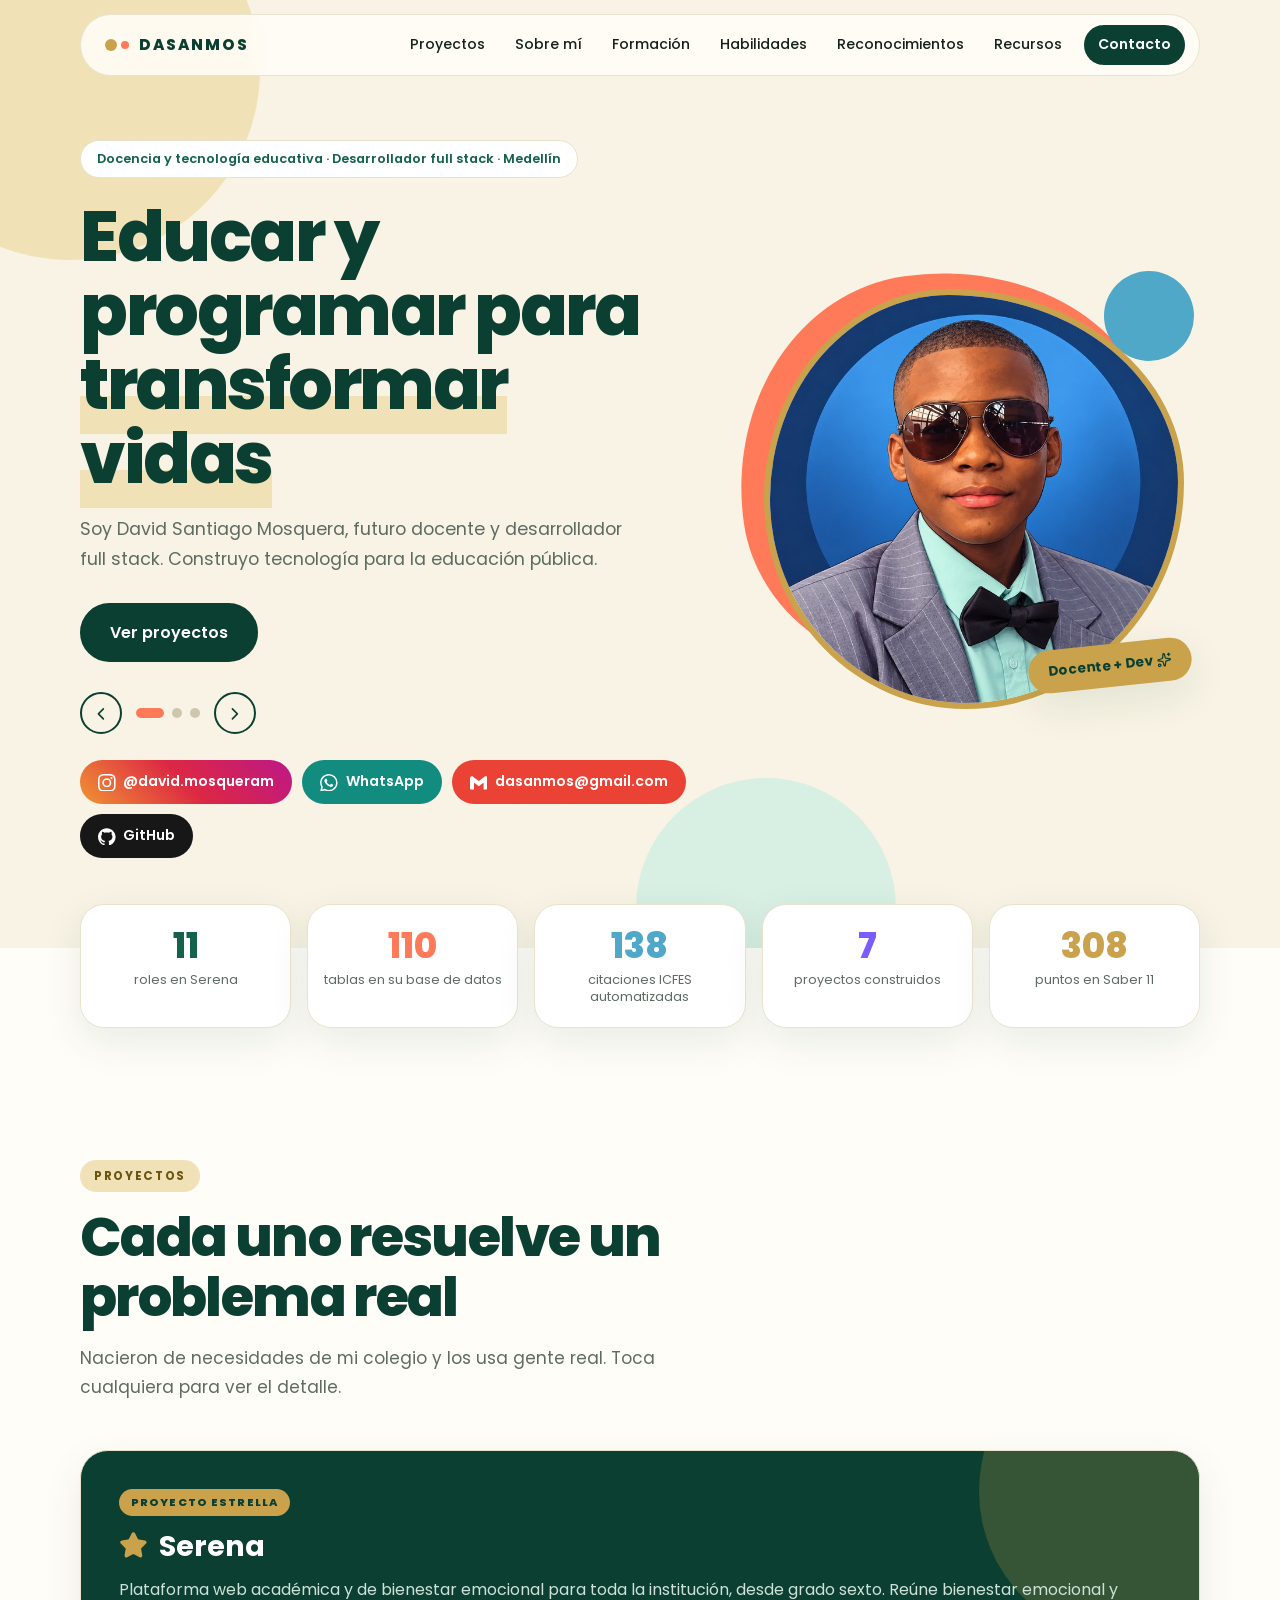
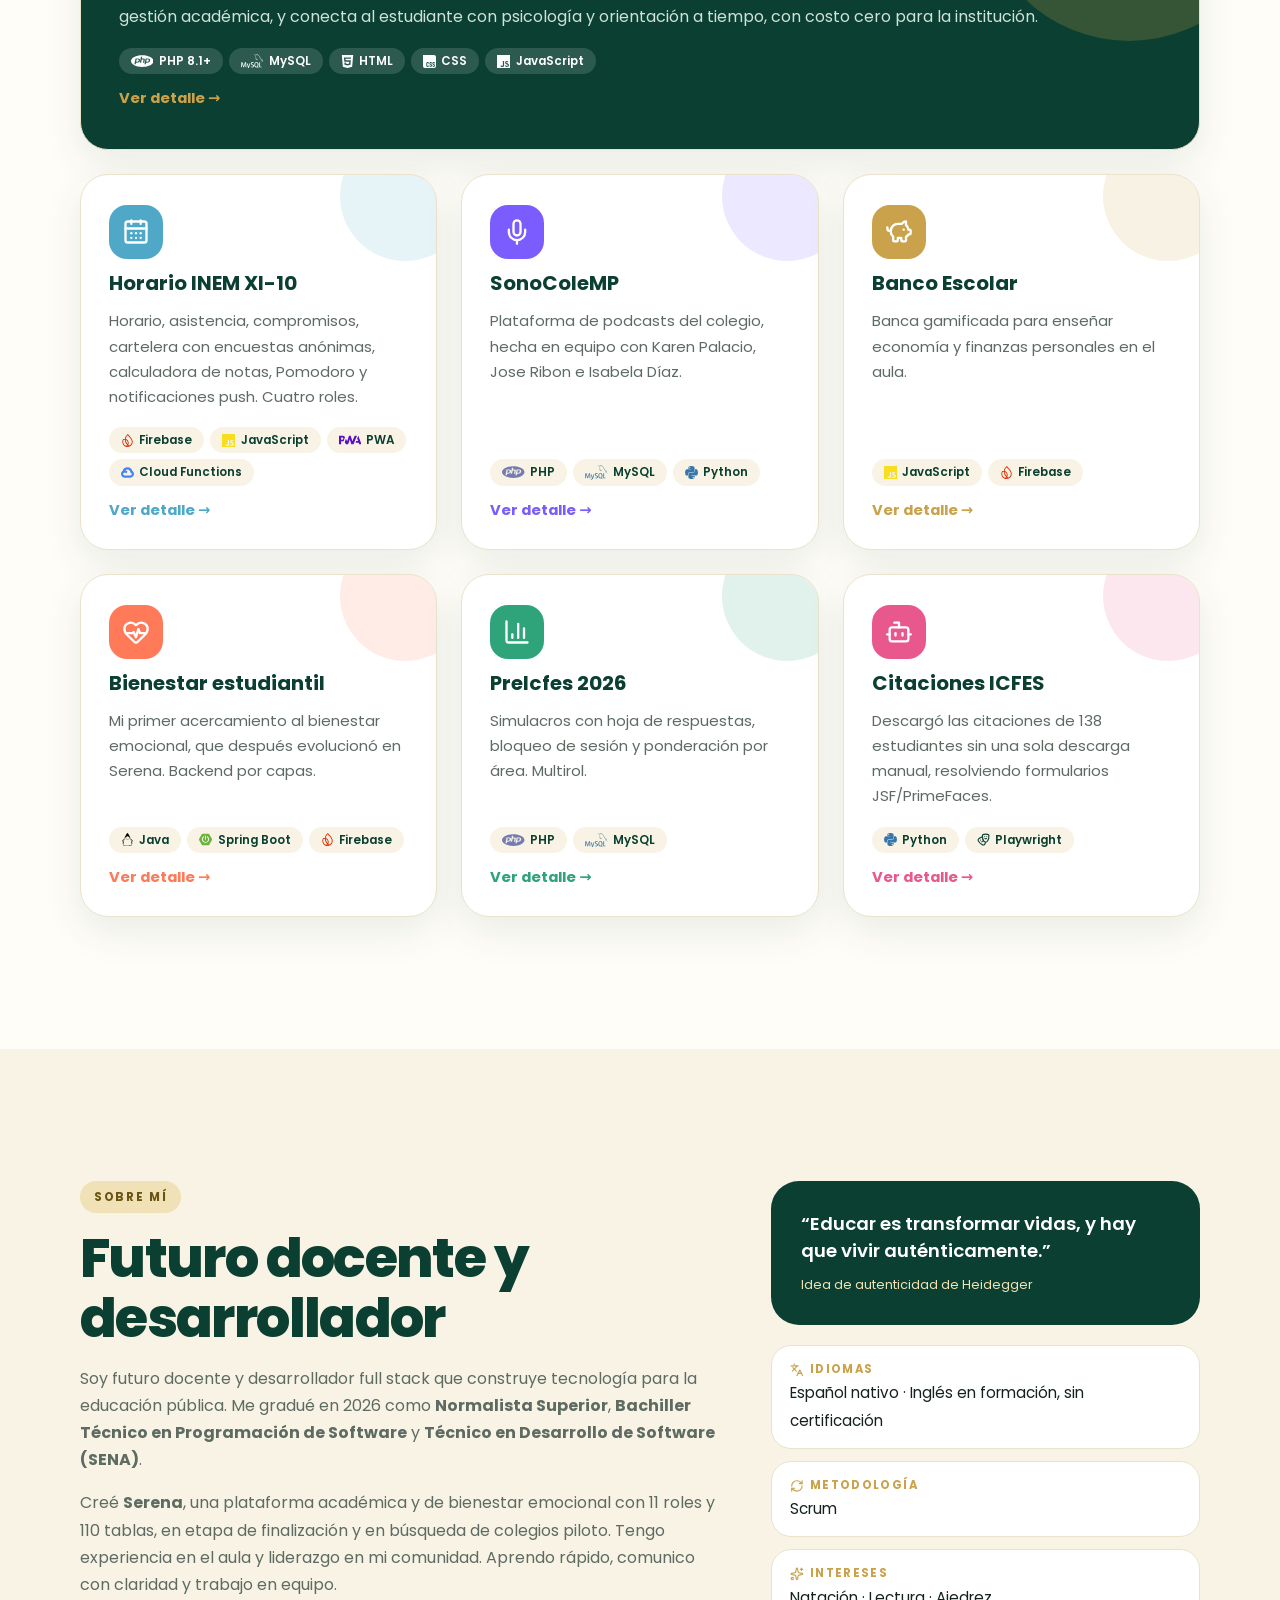
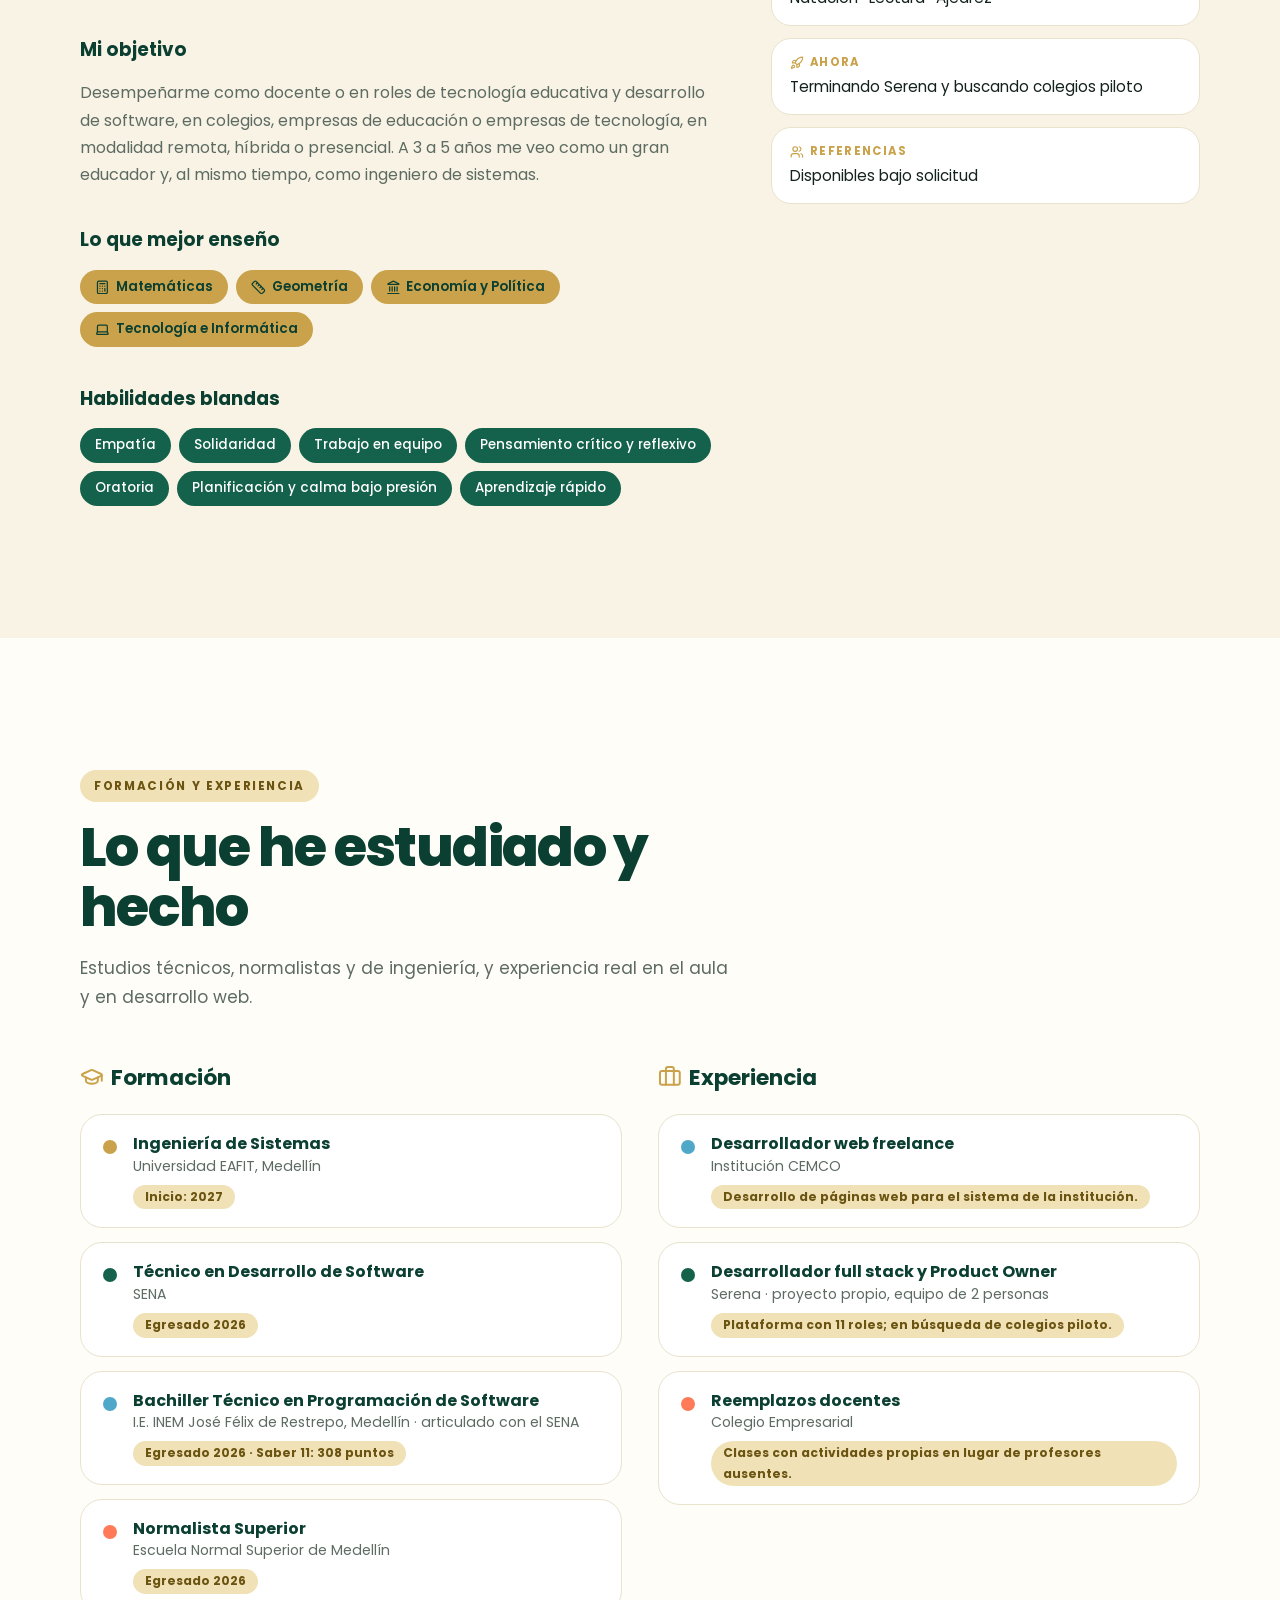
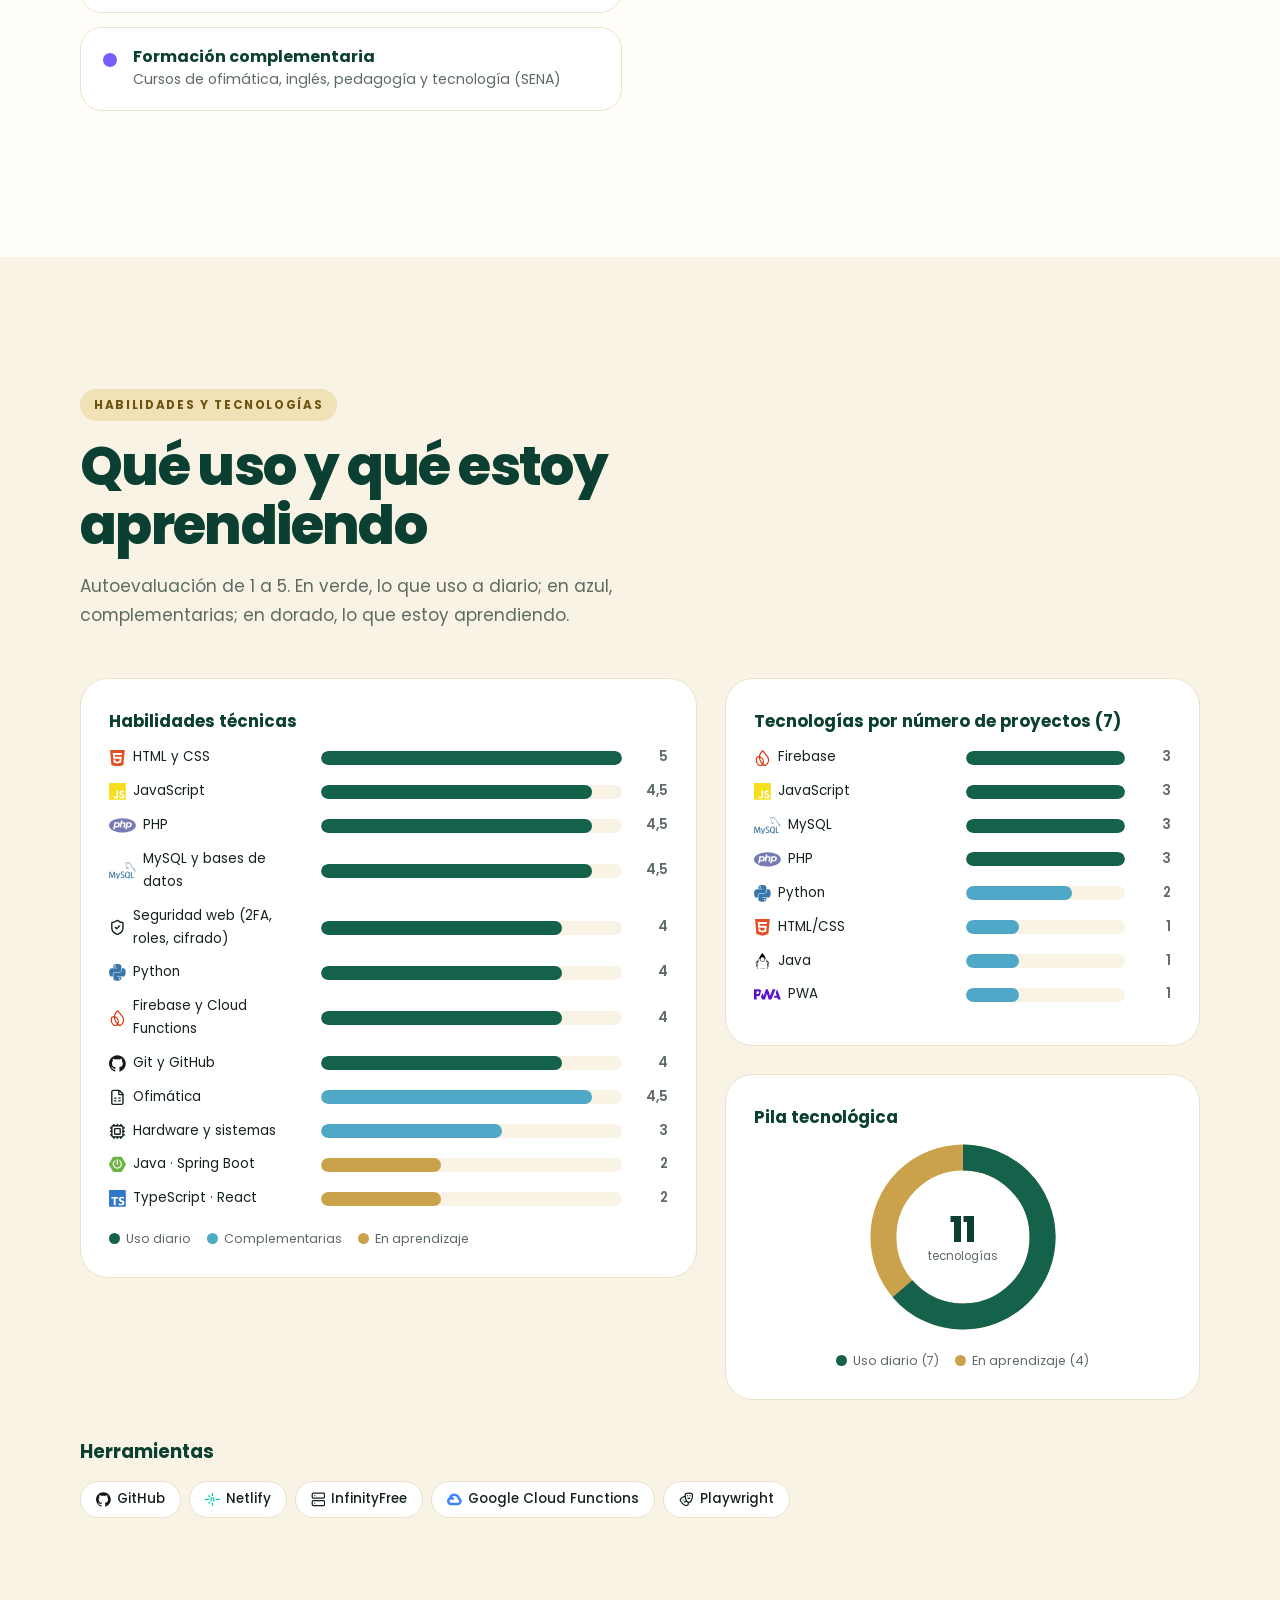
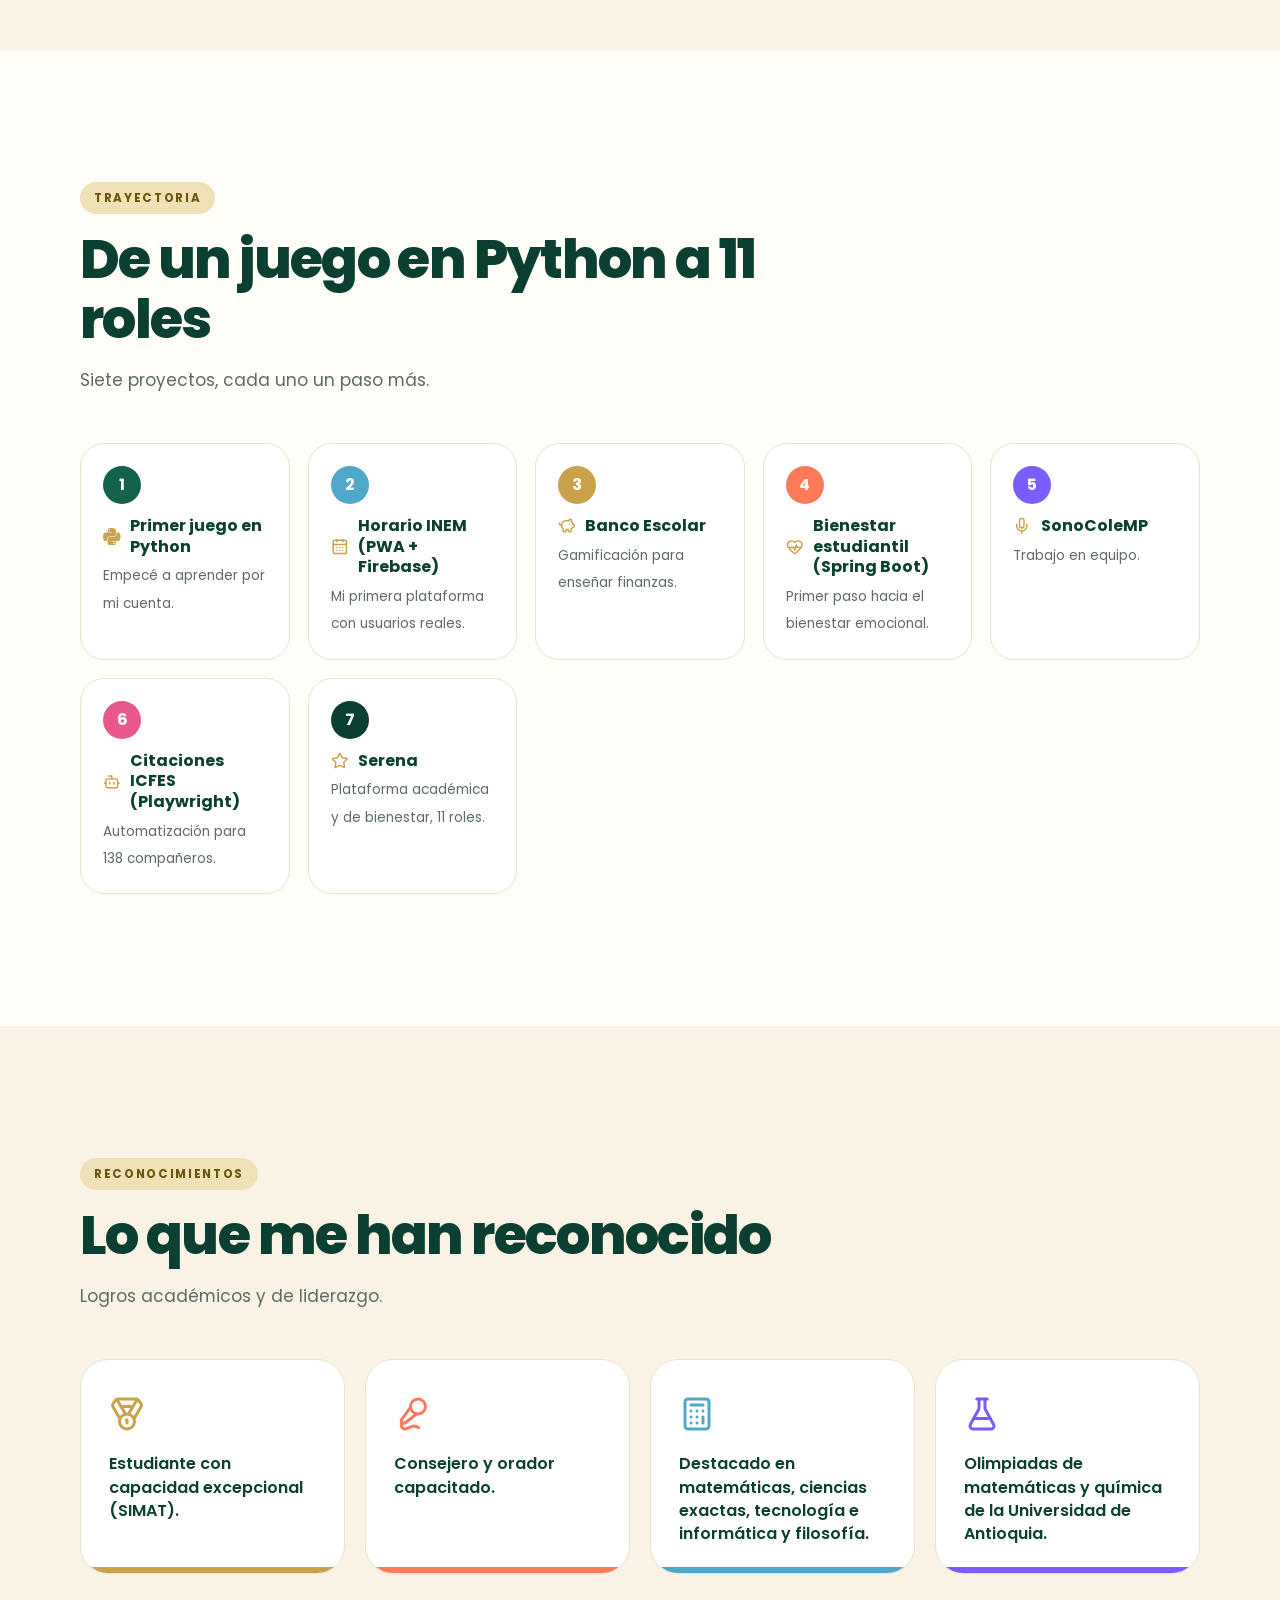
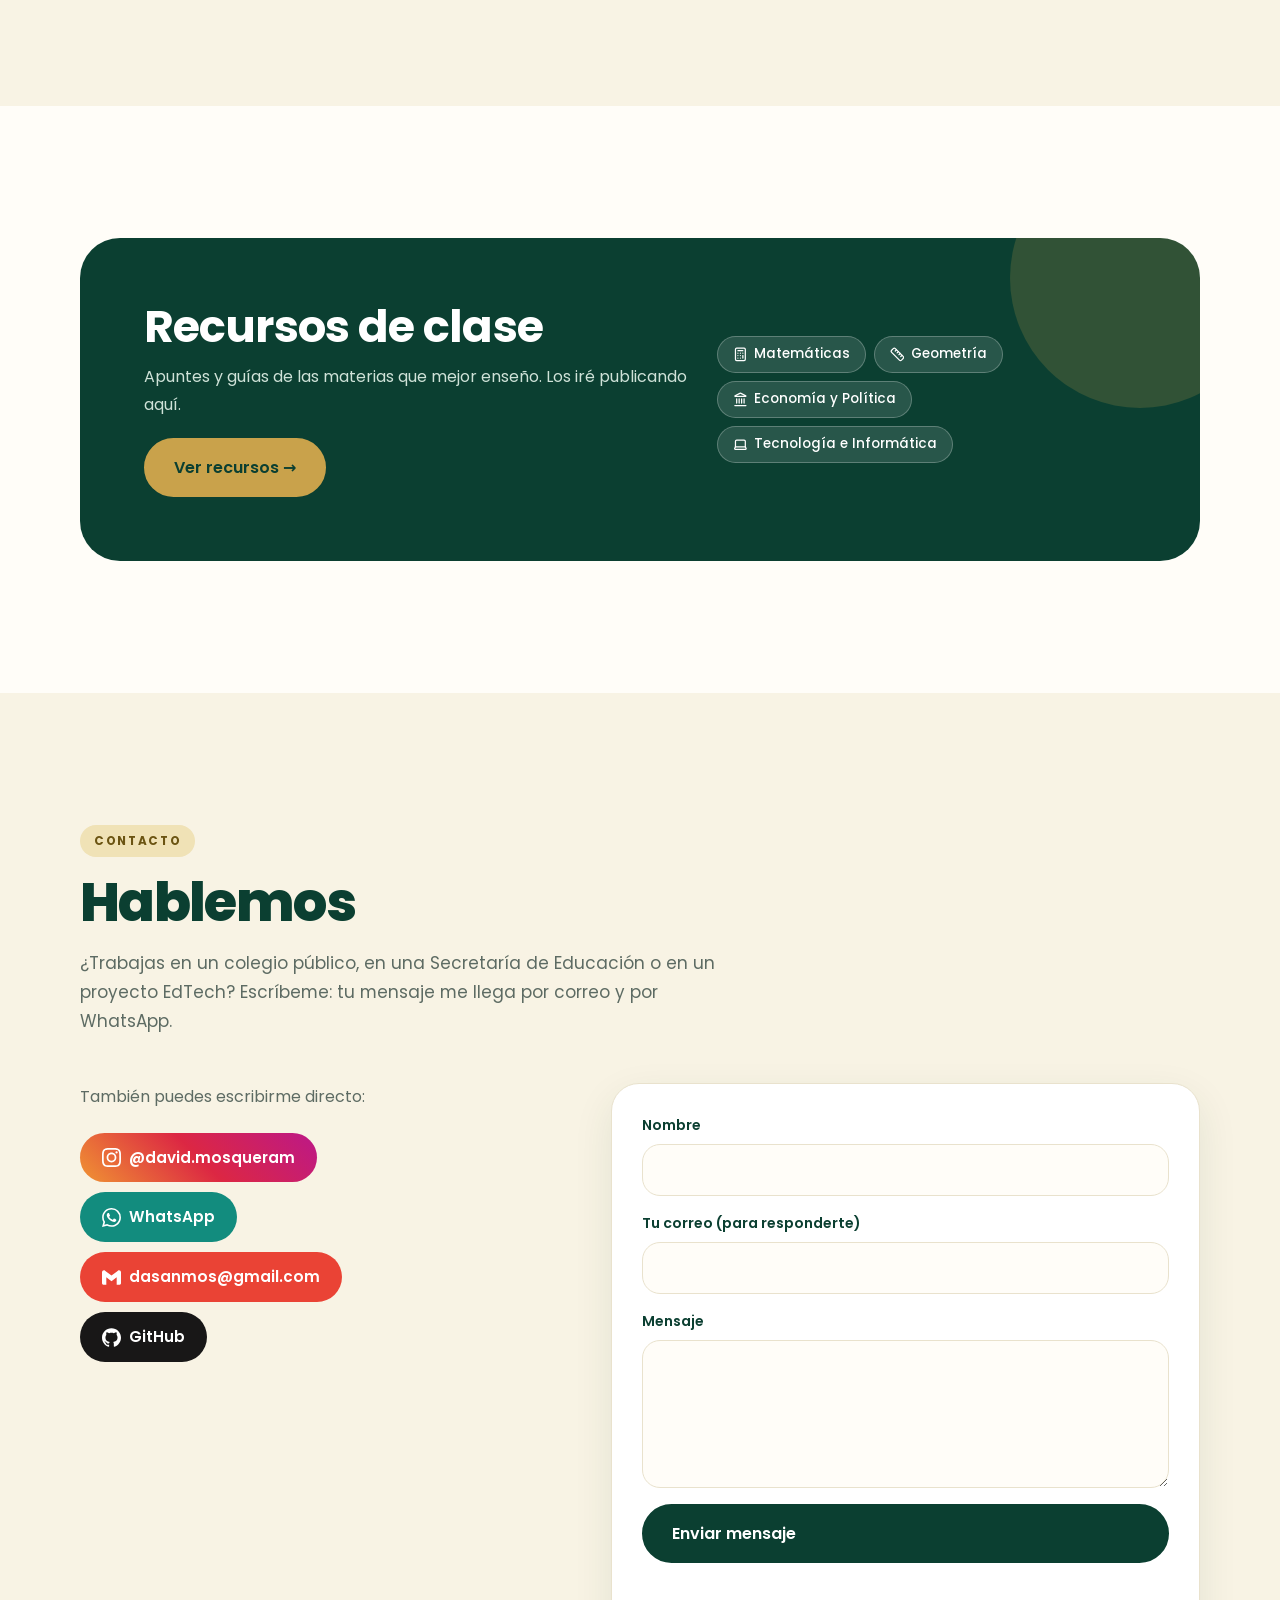
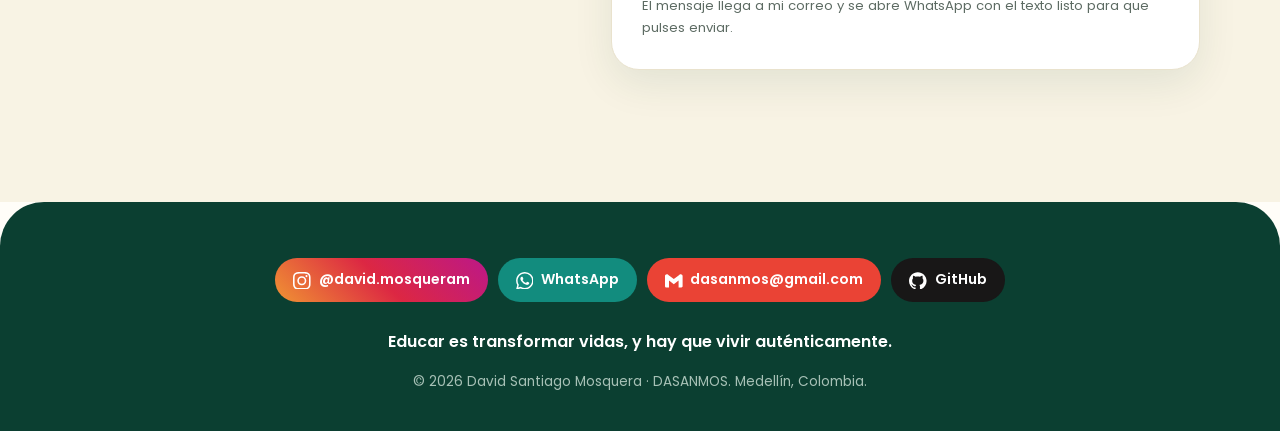
==== commit cbb70573: "Iconos reales: logos de marca y iconos de línea en todo el sitio - Logos de tecnologías (PHP, MySQL," ====
--- a/index.html
+++ b/index.html
@@ -54,20 +54,20 @@
         </div>
       </div>
       <div class="cui">
-        <button class="arrow" id="prev" aria-label="Anterior">❮</button>
+        <button class="arrow" id="prev" aria-label="Anterior"><svg class="i" viewBox="0 0 24 24" fill="none" stroke="currentColor" stroke-width="2" stroke-linecap="round" stroke-linejoin="round" aria-hidden="true"><path d="m15 18-6-6 6-6" /></svg></button>
         <div class="dots" id="dots"></div>
-        <button class="arrow" id="next" aria-label="Siguiente">❯</button>
+        <button class="arrow" id="next" aria-label="Siguiente"><svg class="i" viewBox="0 0 24 24" fill="none" stroke="currentColor" stroke-width="2" stroke-linecap="round" stroke-linejoin="round" aria-hidden="true"><path d="m9 18 6-6-6-6" /></svg></button>
       </div>
       <div class="socials">
-      <a class="pill" style="--c:var(--coral)" href="https://www.instagram.com/david.mosqueram/" target="_blank" rel="noopener">📸 @david.mosqueram</a>
-      <a class="pill" style="--c:var(--leaf)" href="https://wa.me/@david.mosqueram" target="_blank" rel="noopener">💬 WhatsApp</a>
-      <a class="pill" style="--c:var(--sky)" href="mailto:dasanmos@gmail.com">✉️ dasanmos@gmail.com</a>
-      <a class="pill" style="--c:var(--violet)" href="https://github.com/dasanmos" target="_blank" rel="noopener">💻 GitHub</a>
+      <a class="pill" style="--c:linear-gradient(45deg,#f09433,#dc2743,#bc1888)" href="https://www.instagram.com/david.mosqueram/" target="_blank" rel="noopener"><svg class="i" viewBox="0 0 24 24" fill="currentColor" aria-hidden="true"><path d="M7.0301.084c-1.2768.0602-2.1487.264-2.911.5634-.7888.3075-1.4575.72-2.1228 1.3877-.6652.6677-1.075 1.3368-1.3802 2.127-.2954.7638-.4956 1.6365-.552 2.914-.0564 1.2775-.0689 1.6882-.0626 4.947.0062 3.2586.0206 3.6671.0825 4.9473.061 1.2765.264 2.1482.5635 2.9107.308.7889.72 1.4573 1.388 2.1228.6679.6655 1.3365 1.0743 2.1285 1.38.7632.295 1.6361.4961 2.9134.552 1.2773.056 1.6884.069 4.9462.0627 3.2578-.0062 3.668-.0207 4.9478-.0814 1.28-.0607 2.147-.2652 2.9098-.5633.7889-.3086 1.4578-.72 2.1228-1.3881.665-.6682 1.0745-1.3378 1.3795-2.1284.2957-.7632.4966-1.636.552-2.9124.056-1.2809.0692-1.6898.063-4.948-.0063-3.2583-.021-3.6668-.0817-4.9465-.0607-1.2797-.264-2.1487-.5633-2.9117-.3084-.7889-.72-1.4568-1.3876-2.1228C21.2982 1.33 20.628.9208 19.8378.6165 19.074.321 18.2017.1197 16.9244.0645 15.6471.0093 15.236-.005 11.977.0014 8.718.0076 8.31.0215 7.0301.0839m.1402 21.6932c-1.17-.0509-1.8053-.2453-2.2287-.408-.5606-.216-.96-.4771-1.3819-.895-.422-.4178-.6811-.8186-.9-1.378-.1644-.4234-.3624-1.058-.4171-2.228-.0595-1.2645-.072-1.6442-.079-4.848-.007-3.2037.0053-3.583.0607-4.848.05-1.169.2456-1.805.408-2.2282.216-.5613.4762-.96.895-1.3816.4188-.4217.8184-.6814 1.3783-.9003.423-.1651 1.0575-.3614 2.227-.4171 1.2655-.06 1.6447-.072 4.848-.079 3.2033-.007 3.5835.005 4.8495.0608 1.169.0508 1.8053.2445 2.228.408.5608.216.96.4754 1.3816.895.4217.4194.6816.8176.9005 1.3787.1653.4217.3617 1.056.4169 2.2263.0602 1.2655.0739 1.645.0796 4.848.0058 3.203-.0055 3.5834-.061 4.848-.051 1.17-.245 1.8055-.408 2.2294-.216.5604-.4763.96-.8954 1.3814-.419.4215-.8181.6811-1.3783.9-.4224.1649-1.0577.3617-2.2262.4174-1.2656.0595-1.6448.072-4.8493.079-3.2045.007-3.5825-.006-4.848-.0608M16.953 5.5864A1.44 1.44 0 1 0 18.39 4.144a1.44 1.44 0 0 0-1.437 1.4424M5.8385 12.012c.0067 3.4032 2.7706 6.1557 6.173 6.1493 3.4026-.0065 6.157-2.7701 6.1506-6.1733-.0065-3.4032-2.771-6.1565-6.174-6.1498-3.403.0067-6.156 2.771-6.1496 6.1738M8 12.0077a4 4 0 1 1 4.008 3.9921A3.9996 3.9996 0 0 1 8 12.0077"/></svg> @david.mosqueram</a>
+      <a class="pill" style="--c:#128C7E" href="https://wa.me/@david.mosqueram" target="_blank" rel="noopener"><svg class="i" viewBox="0 0 24 24" fill="currentColor" aria-hidden="true"><path d="M17.472 14.382c-.297-.149-1.758-.867-2.03-.967-.273-.099-.471-.148-.67.15-.197.297-.767.966-.94 1.164-.173.199-.347.223-.644.075-.297-.15-1.255-.463-2.39-1.475-.883-.788-1.48-1.761-1.653-2.059-.173-.297-.018-.458.13-.606.134-.133.298-.347.446-.52.149-.174.198-.298.298-.497.099-.198.05-.371-.025-.52-.075-.149-.669-1.612-.916-2.207-.242-.579-.487-.5-.669-.51-.173-.008-.371-.01-.57-.01-.198 0-.52.074-.792.372-.272.297-1.04 1.016-1.04 2.479 0 1.462 1.065 2.875 1.213 3.074.149.198 2.096 3.2 5.077 4.487.709.306 1.262.489 1.694.625.712.227 1.36.195 1.871.118.571-.085 1.758-.719 2.006-1.413.248-.694.248-1.289.173-1.413-.074-.124-.272-.198-.57-.347m-5.421 7.403h-.004a9.87 9.87 0 01-5.031-1.378l-.361-.214-3.741.982.998-3.648-.235-.374a9.86 9.86 0 01-1.51-5.26c.001-5.45 4.436-9.884 9.888-9.884 2.64 0 5.122 1.03 6.988 2.898a9.825 9.825 0 012.893 6.994c-.003 5.45-4.437 9.884-9.885 9.884m8.413-18.297A11.815 11.815 0 0012.05 0C5.495 0 .16 5.335.157 11.892c0 2.096.547 4.142 1.588 5.945L.057 24l6.305-1.654a11.882 11.882 0 005.683 1.448h.005c6.554 0 11.89-5.335 11.893-11.893a11.821 11.821 0 00-3.48-8.413Z"/></svg> WhatsApp</a>
+      <a class="pill" style="--c:#EA4335" href="mailto:dasanmos@gmail.com"><svg class="i" viewBox="0 0 24 24" fill="currentColor" aria-hidden="true"><path d="M24 5.457v13.909c0 .904-.732 1.636-1.636 1.636h-3.819V11.73L12 16.64l-6.545-4.91v9.273H1.636A1.636 1.636 0 0 1 0 19.366V5.457c0-2.023 2.309-3.178 3.927-1.964L5.455 4.64 12 9.548l6.545-4.91 1.528-1.145C21.69 2.28 24 3.434 24 5.457z"/></svg> dasanmos@gmail.com</a>
+      <a class="pill" style="--c:#181717" href="https://github.com/dasanmos" target="_blank" rel="noopener"><svg class="i" viewBox="0 0 24 24" fill="currentColor" aria-hidden="true"><path d="M12 .297c-6.63 0-12 5.373-12 12 0 5.303 3.438 9.8 8.205 11.385.6.113.82-.258.82-.577 0-.285-.01-1.04-.015-2.04-3.338.724-4.042-1.61-4.042-1.61C4.422 18.07 3.633 17.7 3.633 17.7c-1.087-.744.084-.729.084-.729 1.205.084 1.838 1.236 1.838 1.236 1.07 1.835 2.809 1.305 3.495.998.108-.776.417-1.305.76-1.605-2.665-.3-5.466-1.332-5.466-5.93 0-1.31.465-2.38 1.235-3.22-.135-.303-.54-1.523.105-3.176 0 0 1.005-.322 3.3 1.23.96-.267 1.98-.399 3-.405 1.02.006 2.04.138 3 .405 2.28-1.552 3.285-1.23 3.285-1.23.645 1.653.24 2.873.12 3.176.765.84 1.23 1.91 1.23 3.22 0 4.61-2.805 5.625-5.475 5.92.42.36.81 1.096.81 2.22 0 1.606-.015 2.896-.015 3.286 0 .315.21.69.825.57C20.565 22.092 24 17.592 24 12.297c0-6.627-5.373-12-12-12"/></svg> GitHub</a>
     </div>
     </div>
     <div class="hero-photo">
       <img src="images/santi.jpg" alt="David Santiago Mosquera" width="420" height="420">
-      <span class="sticker">Docente + Dev ✨</span>
+      <span class="sticker">Docente + Dev <svg class="i" viewBox="0 0 24 24" fill="none" stroke="currentColor" stroke-width="2" stroke-linecap="round" stroke-linejoin="round" aria-hidden="true"><path d="M11.017 2.814a1 1 0 0 1 1.966 0l1.051 5.558a2 2 0 0 0 1.594 1.594l5.558 1.051a1 1 0 0 1 0 1.966l-5.558 1.051a2 2 0 0 0-1.594 1.594l-1.051 5.558a1 1 0 0 1-1.966 0l-1.051-5.558a2 2 0 0 0-1.594-1.594l-5.558-1.051a1 1 0 0 1 0-1.966l5.558-1.051a2 2 0 0 0 1.594-1.594z" /> <path d="M20 2v4" /> <path d="M22 4h-4" /> <circle cx="4" cy="20" r="2" /></svg></span>
     </div>
   </div>
 </section>
@@ -93,47 +93,47 @@
       <article class="card star reveal" style="--c:var(--green2)">
         <div class="body">
           <span class="tagstar">Proyecto estrella</span>
-          <h3>🌟 Serena</h3>
+          <h3><svg class="i" viewBox="0 0 24 24" fill="none" stroke="currentColor" stroke-width="2" stroke-linecap="round" stroke-linejoin="round" aria-hidden="true"><path d="M11.525 2.295a.53.53 0 0 1 .95 0l2.31 4.679a2.123 2.123 0 0 0 1.595 1.16l5.166.756a.53.53 0 0 1 .294.904l-3.736 3.638a2.123 2.123 0 0 0-.611 1.878l.882 5.14a.53.53 0 0 1-.771.56l-4.618-2.428a2.122 2.122 0 0 0-1.973 0L6.396 21.01a.53.53 0 0 1-.77-.56l.881-5.139a2.122 2.122 0 0 0-.611-1.879L2.16 9.795a.53.53 0 0 1 .294-.906l5.165-.755a2.122 2.122 0 0 0 1.597-1.16z" /></svg> Serena</h3>
           <p>Plataforma web académica y de bienestar emocional para toda la institución, desde grado sexto. Reúne bienestar emocional y gestión académica, y conecta al estudiante con psicología y orientación a tiempo, con costo cero para la institución.</p>
-          <div class="stack"><span>PHP 8.1+</span><span>MySQL</span><span>HTML</span><span>CSS</span><span>JavaScript</span></div>
+          <div class="stack"><span><svg class="i b w" style="--b:#777BB4" viewBox="0 4.5 24 15" fill="currentColor" aria-hidden="true"><path d="M7.01 10.207h-.944l-.515 2.648h.838c.556 0 .97-.105 1.242-.314.272-.21.455-.559.55-1.049.092-.47.05-.802-.124-.995-.175-.193-.523-.29-1.047-.29zM12 5.688C5.373 5.688 0 8.514 0 12s5.373 6.313 12 6.313S24 15.486 24 12c0-3.486-5.373-6.312-12-6.312zm-3.26 7.451c-.261.25-.575.438-.917.551-.336.108-.765.164-1.285.164H5.357l-.327 1.681H3.652l1.23-6.326h2.65c.797 0 1.378.209 1.744.628.366.418.476 1.002.33 1.752a2.836 2.836 0 0 1-.305.847c-.143.255-.33.49-.561.703zm4.024.715l.543-2.799c.063-.318.039-.536-.068-.651-.107-.116-.336-.174-.687-.174H11.46l-.704 3.625H9.388l1.23-6.327h1.367l-.327 1.682h1.218c.767 0 1.295.134 1.586.401s.378.7.263 1.299l-.572 2.944h-1.389zm7.597-2.265a2.782 2.782 0 0 1-.305.847c-.143.255-.33.49-.561.703a2.44 2.44 0 0 1-.917.551c-.336.108-.765.164-1.286.164h-1.18l-.327 1.682h-1.378l1.23-6.326h2.649c.797 0 1.378.209 1.744.628.366.417.477 1.001.331 1.751zM17.766 10.207h-.943l-.516 2.648h.838c.557 0 .971-.105 1.242-.314.272-.21.455-.559.551-1.049.092-.47.049-.802-.125-.995s-.524-.29-1.047-.29z"/></svg>PHP 8.1+</span><span><svg class="i b w" style="--b:#4479A1" viewBox="0 4.5 24 15" fill="currentColor" aria-hidden="true"><path d="M16.405 5.501c-.115 0-.193.014-.274.033v.013h.014c.054.104.146.18.214.273.054.107.1.214.154.32l.014-.015c.094-.066.14-.172.14-.333-.04-.047-.046-.094-.08-.14-.04-.067-.126-.1-.18-.153zM5.77 18.695h-.927a50.854 50.854 0 00-.27-4.41h-.008l-1.41 4.41H2.45l-1.4-4.41h-.01a72.892 72.892 0 00-.195 4.41H0c.055-1.966.192-3.81.41-5.53h1.15l1.335 4.064h.008l1.347-4.064h1.095c.242 2.015.384 3.86.428 5.53zm4.017-4.08c-.378 2.045-.876 3.533-1.492 4.46-.482.716-1.01 1.073-1.583 1.073-.153 0-.34-.046-.566-.138v-.494c.11.017.24.026.386.026.268 0 .483-.075.647-.222.197-.18.295-.382.295-.605 0-.155-.077-.47-.23-.944L6.23 14.615h.91l.727 2.36c.164.536.233.91.205 1.123.4-1.064.678-2.227.835-3.483zm12.325 4.08h-2.63v-5.53h.885v4.85h1.745zm-3.32.135l-1.016-.5c.09-.076.177-.158.255-.25.433-.506.648-1.258.648-2.253 0-1.83-.718-2.746-2.155-2.746-.704 0-1.254.232-1.65.697-.43.508-.646 1.256-.646 2.245 0 .972.19 1.686.574 2.14.35.41.877.615 1.583.615.264 0 .506-.033.725-.098l1.325.772.36-.622zM15.5 17.588c-.225-.36-.337-.94-.337-1.736 0-1.393.424-2.09 1.27-2.09.443 0 .77.167.977.5.224.362.336.936.336 1.723 0 1.404-.424 2.108-1.27 2.108-.445 0-.77-.167-.978-.5zm-1.658-.425c0 .47-.172.856-.516 1.156-.344.3-.803.45-1.384.45-.543 0-1.064-.172-1.573-.515l.237-.476c.438.22.833.328 1.19.328.332 0 .593-.073.783-.22a.754.754 0 00.3-.615c0-.33-.23-.61-.648-.845-.388-.213-1.163-.657-1.163-.657-.422-.307-.632-.636-.632-1.177 0-.45.157-.81.47-1.085.315-.278.72-.415 1.22-.415.512 0 .98.136 1.4.41l-.213.476a2.726 2.726 0 00-1.064-.23c-.283 0-.502.068-.654.206a.685.685 0 00-.248.524c0 .328.234.61.666.85.393.215 1.187.67 1.187.67.433.305.648.63.648 1.168zm9.382-5.852c-.535-.014-.95.04-1.297.188-.1.04-.26.04-.274.167.055.053.063.14.11.214.08.134.218.313.346.407.14.11.28.216.427.31.26.16.555.255.81.416.145.094.293.213.44.313.073.05.12.14.214.172v-.02c-.046-.06-.06-.147-.105-.214-.067-.067-.134-.127-.2-.193a3.223 3.223 0 00-.695-.675c-.214-.146-.682-.35-.77-.595l-.013-.014c.146-.013.32-.066.46-.106.227-.06.435-.047.67-.106.106-.027.213-.06.32-.094v-.06c-.12-.12-.21-.283-.334-.395a8.867 8.867 0 00-1.104-.823c-.21-.134-.476-.22-.697-.334-.08-.04-.214-.06-.26-.127-.12-.146-.19-.34-.275-.514a17.69 17.69 0 01-.547-1.163c-.12-.262-.193-.523-.34-.763-.69-1.137-1.437-1.826-2.586-2.5-.247-.14-.543-.2-.856-.274-.167-.008-.334-.02-.5-.027-.11-.047-.216-.174-.31-.235-.38-.24-1.364-.76-1.644-.072-.18.434.267.862.422 1.082.115.153.26.328.34.5.047.116.06.235.107.356.106.294.207.622.347.897.073.14.153.287.247.413.054.073.146.107.167.227-.094.136-.1.334-.154.5-.24.757-.146 1.693.194 2.25.107.166.362.534.703.393.3-.12.234-.5.32-.835.02-.08.007-.133.048-.187v.015c.094.188.188.367.274.555.206.328.566.668.867.895.16.12.287.328.487.402v-.02h-.015c-.043-.058-.1-.086-.154-.133a3.445 3.445 0 01-.35-.4 8.76 8.76 0 01-.747-1.218c-.11-.21-.202-.436-.29-.643-.04-.08-.04-.2-.107-.24-.1.146-.247.273-.32.453-.127.288-.14.642-.188 1.01-.027.007-.014 0-.027.014-.214-.052-.287-.274-.367-.46-.2-.475-.233-1.238-.06-1.785.047-.14.247-.582.167-.716-.042-.127-.174-.2-.247-.303a2.478 2.478 0 01-.24-.427c-.16-.374-.24-.788-.414-1.162-.08-.173-.22-.354-.334-.513-.127-.18-.267-.307-.368-.52-.033-.073-.08-.194-.027-.274.014-.054.042-.075.094-.09.088-.072.335.022.422.062.247.1.455.194.662.334.094.066.195.193.315.226h.14c.214.047.455.014.655.073.355.114.675.28.962.46a5.953 5.953 0 012.085 2.286c.08.154.115.295.188.455.14.33.313.663.455.982.14.315.275.636.476.897.1.14.502.213.682.286.133.06.34.115.46.188.23.14.454.3.67.454.11.076.443.243.463.378z"/></svg>MySQL</span><span><svg class="i b" style="--b:#E34F26" viewBox="0 0 24 24" fill="currentColor" aria-hidden="true"><path d="M1.5 0h21l-1.91 21.563L11.977 24l-8.564-2.438L1.5 0zm7.031 9.75l-.232-2.718 10.059.003.23-2.622L5.412 4.41l.698 8.01h9.126l-.326 3.426-2.91.804-2.955-.81-.188-2.11H6.248l.33 4.171L12 19.351l5.379-1.443.744-8.157H8.531z"/></svg>HTML</span><span><svg class="i b" style="--b:#663399" viewBox="0 0 24 24" fill="currentColor" aria-hidden="true"><path d="M0 0v20.16A3.84 3.84 0 0 0 3.84 24h16.32A3.84 3.84 0 0 0 24 20.16V3.84A3.84 3.84 0 0 0 20.16 0Zm14.256 13.08c1.56 0 2.28 1.08 2.304 2.64h-1.608c.024-.288-.048-.6-.144-.84-.096-.192-.288-.264-.552-.264-.456 0-.696.264-.696.84-.024.576.288.888.768 1.08.72.288 1.608.744 1.92 1.296q.432.648.432 1.656c0 1.608-.912 2.592-2.496 2.592-1.656 0-2.4-1.032-2.424-2.688h1.68c0 .792.264 1.176.792 1.176.264 0 .456-.072.552-.24.192-.312.24-1.176-.048-1.512-.312-.408-.912-.6-1.32-.816q-.828-.396-1.224-.936c-.24-.36-.36-.888-.36-1.536 0-1.44.936-2.472 2.424-2.448m5.4 0c1.584 0 2.304 1.08 2.328 2.64h-1.608c0-.288-.048-.6-.168-.84-.096-.192-.264-.264-.528-.264-.48 0-.72.264-.72.84s.288.888.792 1.08c.696.288 1.608.744 1.92 1.296.264.432.408.984.408 1.656.024 1.608-.888 2.592-2.472 2.592-1.68 0-2.424-1.056-2.448-2.688h1.68c0 .744.264 1.176.792 1.176.264 0 .456-.072.552-.24.216-.312.264-1.176-.048-1.512-.288-.408-.888-.6-1.32-.816-.552-.264-.96-.576-1.2-.936s-.36-.888-.36-1.536c-.024-1.44.912-2.472 2.4-2.448m-11.031.018c.711-.006 1.419.198 1.839.63.432.432.672 1.128.648 1.992H9.336c.024-.456-.096-.792-.432-.96-.312-.144-.768-.048-.888.24-.12.264-.192.576-.168.864v3.504c0 .744.264 1.128.768 1.128a.65.65 0 0 0 .552-.264c.168-.24.192-.552.168-.84h1.776c.096 1.632-.984 2.712-2.568 2.688-1.536 0-2.496-.864-2.472-2.472v-4.032c0-.816.24-1.44.696-1.848.432-.408 1.146-.624 1.857-.63"/></svg>CSS</span><span><svg class="i b" style="--b:#F7DF1E" viewBox="0 0 24 24" fill="currentColor" aria-hidden="true"><path d="M0 0h24v24H0V0zm22.034 18.276c-.175-1.095-.888-2.015-3.003-2.873-.736-.345-1.554-.585-1.797-1.14-.091-.33-.105-.51-.046-.705.15-.646.915-.84 1.515-.66.39.12.75.42.976.9 1.034-.676 1.034-.676 1.755-1.125-.27-.42-.404-.601-.586-.78-.63-.705-1.469-1.065-2.834-1.034l-.705.089c-.676.165-1.32.525-1.71 1.005-1.14 1.291-.811 3.541.569 4.471 1.365 1.02 3.361 1.244 3.616 2.205.24 1.17-.87 1.545-1.966 1.41-.811-.18-1.26-.586-1.755-1.336l-1.83 1.051c.21.48.45.689.81 1.109 1.74 1.756 6.09 1.666 6.871-1.004.029-.09.24-.705.074-1.65l.046.067zm-8.983-7.245h-2.248c0 1.938-.009 3.864-.009 5.805 0 1.232.063 2.363-.138 2.711-.33.689-1.18.601-1.566.48-.396-.196-.597-.466-.83-.855-.063-.105-.11-.196-.127-.196l-1.825 1.125c.305.63.75 1.172 1.324 1.517.855.51 2.004.675 3.207.405.783-.226 1.458-.691 1.811-1.411.51-.93.402-2.07.397-3.346.012-2.054 0-4.109 0-6.179l.004-.056z"/></svg>JavaScript</span></div>
           <a class="more" href="proyectos/serena.html">Ver detalle →</a>
         </div>
       </article>
       <article class="card reveal" style="--c:var(--sky)">
-          <div class="ico">🗓️</div>
+          <div class="ico"><svg class="i" viewBox="0 0 24 24" fill="none" stroke="currentColor" stroke-width="2" stroke-linecap="round" stroke-linejoin="round" aria-hidden="true"><path d="M8 2v3" /> <path d="M16 2v3" /> <rect x="3" y="3" width="18" height="18" rx="2" /> <path d="M3 9h18" /> <path d="M8 13h.01" /> <path d="M12 13h.01" /> <path d="M16 13h.01" /> <path d="M8 17h.01" /> <path d="M12 17h.01" /> <path d="M16 17h.01" /></svg></div>
           <h3>Horario INEM XI-10</h3>
           <p>Horario, asistencia, compromisos, cartelera con encuestas anónimas, calculadora de notas, Pomodoro y notificaciones push. Cuatro roles.</p>
-          <div class="stack"><span>Firebase</span><span>JavaScript</span><span>PWA</span><span>Cloud Functions</span></div>
+          <div class="stack"><span><svg class="i b" style="--b:#DD2C00" viewBox="0 0 24 24" fill="currentColor" aria-hidden="true"><path d="M19.455 8.369c-.538-.748-1.778-2.285-3.681-4.569-.826-.991-1.535-1.832-1.884-2.245a146 146 0 0 0-.488-.576l-.207-.245-.113-.133-.022-.032-.01-.005L12.57 0l-.609.488c-1.555 1.246-2.828 2.851-3.681 4.64-.523 1.064-.864 2.105-1.043 3.176-.047.241-.088.489-.121.738-.209-.017-.421-.028-.632-.033-.018-.001-.035-.002-.059-.003a7.46 7.46 0 0 0-2.28.274l-.317.089-.163.286c-.765 1.342-1.198 2.869-1.252 4.416-.07 2.01.477 3.954 1.583 5.625 1.082 1.633 2.61 2.882 4.42 3.611l.236.095.071.025.003-.001a9.59 9.59 0 0 0 2.941.568q.171.006.342.006c1.273 0 2.513-.249 3.69-.742l.008.004.313-.145a9.63 9.63 0 0 0 3.927-3.335c1.01-1.49 1.577-3.234 1.641-5.042.075-2.161-.643-4.304-2.133-6.371m-7.083 6.695c.328 1.244.264 2.44-.191 3.558-1.135-1.12-1.967-2.352-2.475-3.665-.543-1.404-.87-2.74-.974-3.975.48.157.922.366 1.315.622 1.132.737 1.914 1.902 2.325 3.461zm.207 6.022c.482.368.99.712 1.513 1.028-.771.21-1.565.302-2.369.273a8 8 0 0 1-.373-.022c.458-.394.869-.823 1.228-1.279zm1.347-6.431c-.516-1.957-1.527-3.437-3.002-4.398-.647-.421-1.385-.741-2.194-.95.011-.134.026-.268.043-.4.014-.113.03-.216.046-.313.133-.689.332-1.37.589-2.025.099-.25.206-.499.321-.74l.004-.008c.177-.358.376-.719.61-1.105l.092-.152-.003-.001c.544-.851 1.197-1.627 1.942-2.311l.288.341c.672.796 1.304 1.548 1.878 2.237 1.291 1.549 2.966 3.583 3.612 4.48 1.277 1.771 1.893 3.579 1.83 5.375-.049 1.395-.461 2.755-1.195 3.933-.694 1.116-1.661 2.05-2.8 2.708-.636-.318-1.559-.839-2.539-1.599.79-1.575.952-3.28.479-5.072zm-2.575 5.397c-.725.939-1.587 1.55-2.09 1.856-.081-.029-.163-.06-.243-.093l-.065-.026c-1.49-.616-2.747-1.656-3.635-3.01-.907-1.384-1.356-2.993-1.298-4.653.041-1.19.338-2.327.882-3.379.316-.07.638-.114.96-.131l.084-.002c.162-.003.324-.003.478 0 .227.011.454.035.677.07.073 1.513.445 3.145 1.105 4.852.637 1.644 1.694 3.162 3.144 4.515z"/></svg>Firebase</span><span><svg class="i b" style="--b:#F7DF1E" viewBox="0 0 24 24" fill="currentColor" aria-hidden="true"><path d="M0 0h24v24H0V0zm22.034 18.276c-.175-1.095-.888-2.015-3.003-2.873-.736-.345-1.554-.585-1.797-1.14-.091-.33-.105-.51-.046-.705.15-.646.915-.84 1.515-.66.39.12.75.42.976.9 1.034-.676 1.034-.676 1.755-1.125-.27-.42-.404-.601-.586-.78-.63-.705-1.469-1.065-2.834-1.034l-.705.089c-.676.165-1.32.525-1.71 1.005-1.14 1.291-.811 3.541.569 4.471 1.365 1.02 3.361 1.244 3.616 2.205.24 1.17-.87 1.545-1.966 1.41-.811-.18-1.26-.586-1.755-1.336l-1.83 1.051c.21.48.45.689.81 1.109 1.74 1.756 6.09 1.666 6.871-1.004.029-.09.24-.705.074-1.65l.046.067zm-8.983-7.245h-2.248c0 1.938-.009 3.864-.009 5.805 0 1.232.063 2.363-.138 2.711-.33.689-1.18.601-1.566.48-.396-.196-.597-.466-.83-.855-.063-.105-.11-.196-.127-.196l-1.825 1.125c.305.63.75 1.172 1.324 1.517.855.51 2.004.675 3.207.405.783-.226 1.458-.691 1.811-1.411.51-.93.402-2.07.397-3.346.012-2.054 0-4.109 0-6.179l.004-.056z"/></svg>JavaScript</span><span><svg class="i b w" style="--b:#5A0FC8" viewBox="0 4.5 24 15" fill="currentColor" aria-hidden="true"><path d="M20.5967 7.482L24 16.518h-2.5098l-.5816-1.6184h-3.2452l.6933-1.7532h2.0019l-.95-2.6597 1.1881-3.0047zm-8.111 0l1.7722 5.8393L16.75 7.482h2.4154l-3.6433 9.036h-2.3833l-1.6395-5.2366-1.7196 5.2366h-2.377l-1.233-2.1161 1.2144-3.7415 1.342 2.6609 1.9029-5.8393h1.8566zm-8.7453 0c1.0635 0 1.8713.3055 2.4234.9166a2.647 2.647 0 01.2806.3684l-1.0753 3.3128-.3847 1.1854c-.352.1006-.7533.1509-1.204.1509H2.2928v3.102H0V7.482zm-.5816 1.7532h-.866v2.4276h.8597c.5577 0 .9406-.1194 1.1485-.3582.1896-.215.2845-.5058.2845-.8724 0-.364-.1079-.6544-.3235-.8714-.2157-.217-.5834-.3256-1.1032-.3256z"/></svg>PWA</span><span><svg class="i b" style="--b:#4285F4" viewBox="0 0 24 24" fill="currentColor" aria-hidden="true"><path d="M12.19 2.38a9.344 9.344 0 0 0-9.234 6.893c.053-.02-.055.013 0 0-3.875 2.551-3.922 8.11-.247 10.941l.006-.007-.007.03a6.717 6.717 0 0 0 4.077 1.356h5.173l.03.03h5.192c6.687.053 9.376-8.605 3.835-12.35a9.365 9.365 0 0 0-2.821-4.552l-.043.043.006-.05A9.344 9.344 0 0 0 12.19 2.38zm-.358 4.146c1.244-.04 2.518.368 3.486 1.15a5.186 5.186 0 0 1 1.862 4.078v.518c3.53-.07 3.53 5.262 0 5.193h-5.193l-.008.009v-.04H6.785a2.59 2.59 0 0 1-1.067-.23h.001a2.597 2.597 0 1 1 3.437-3.437l3.013-3.012A6.747 6.747 0 0 0 8.11 8.24c.018-.01.04-.026.054-.023a5.186 5.186 0 0 1 3.67-1.69z"/></svg>Cloud Functions</span></div>
           <a class="more" href="proyectos/horario-inem.html">Ver detalle →</a>
         </article><article class="card reveal" style="--c:var(--violet)">
-          <div class="ico">🎙️</div>
+          <div class="ico"><svg class="i" viewBox="0 0 24 24" fill="none" stroke="currentColor" stroke-width="2" stroke-linecap="round" stroke-linejoin="round" aria-hidden="true"><path d="M12 19v3" /> <path d="M19 10v2a7 7 0 0 1-14 0v-2" /> <rect x="9" y="2" width="6" height="13" rx="3" /></svg></div>
           <h3>SonoColeMP</h3>
           <p>Plataforma de podcasts del colegio, hecha en equipo con Karen Palacio, Jose Ribon e Isabela Díaz.</p>
-          <div class="stack"><span>PHP</span><span>MySQL</span><span>Python</span></div>
+          <div class="stack"><span><svg class="i b w" style="--b:#777BB4" viewBox="0 4.5 24 15" fill="currentColor" aria-hidden="true"><path d="M7.01 10.207h-.944l-.515 2.648h.838c.556 0 .97-.105 1.242-.314.272-.21.455-.559.55-1.049.092-.47.05-.802-.124-.995-.175-.193-.523-.29-1.047-.29zM12 5.688C5.373 5.688 0 8.514 0 12s5.373 6.313 12 6.313S24 15.486 24 12c0-3.486-5.373-6.312-12-6.312zm-3.26 7.451c-.261.25-.575.438-.917.551-.336.108-.765.164-1.285.164H5.357l-.327 1.681H3.652l1.23-6.326h2.65c.797 0 1.378.209 1.744.628.366.418.476 1.002.33 1.752a2.836 2.836 0 0 1-.305.847c-.143.255-.33.49-.561.703zm4.024.715l.543-2.799c.063-.318.039-.536-.068-.651-.107-.116-.336-.174-.687-.174H11.46l-.704 3.625H9.388l1.23-6.327h1.367l-.327 1.682h1.218c.767 0 1.295.134 1.586.401s.378.7.263 1.299l-.572 2.944h-1.389zm7.597-2.265a2.782 2.782 0 0 1-.305.847c-.143.255-.33.49-.561.703a2.44 2.44 0 0 1-.917.551c-.336.108-.765.164-1.286.164h-1.18l-.327 1.682h-1.378l1.23-6.326h2.649c.797 0 1.378.209 1.744.628.366.417.477 1.001.331 1.751zM17.766 10.207h-.943l-.516 2.648h.838c.557 0 .971-.105 1.242-.314.272-.21.455-.559.551-1.049.092-.47.049-.802-.125-.995s-.524-.29-1.047-.29z"/></svg>PHP</span><span><svg class="i b w" style="--b:#4479A1" viewBox="0 4.5 24 15" fill="currentColor" aria-hidden="true"><path d="M16.405 5.501c-.115 0-.193.014-.274.033v.013h.014c.054.104.146.18.214.273.054.107.1.214.154.32l.014-.015c.094-.066.14-.172.14-.333-.04-.047-.046-.094-.08-.14-.04-.067-.126-.1-.18-.153zM5.77 18.695h-.927a50.854 50.854 0 00-.27-4.41h-.008l-1.41 4.41H2.45l-1.4-4.41h-.01a72.892 72.892 0 00-.195 4.41H0c.055-1.966.192-3.81.41-5.53h1.15l1.335 4.064h.008l1.347-4.064h1.095c.242 2.015.384 3.86.428 5.53zm4.017-4.08c-.378 2.045-.876 3.533-1.492 4.46-.482.716-1.01 1.073-1.583 1.073-.153 0-.34-.046-.566-.138v-.494c.11.017.24.026.386.026.268 0 .483-.075.647-.222.197-.18.295-.382.295-.605 0-.155-.077-.47-.23-.944L6.23 14.615h.91l.727 2.36c.164.536.233.91.205 1.123.4-1.064.678-2.227.835-3.483zm12.325 4.08h-2.63v-5.53h.885v4.85h1.745zm-3.32.135l-1.016-.5c.09-.076.177-.158.255-.25.433-.506.648-1.258.648-2.253 0-1.83-.718-2.746-2.155-2.746-.704 0-1.254.232-1.65.697-.43.508-.646 1.256-.646 2.245 0 .972.19 1.686.574 2.14.35.41.877.615 1.583.615.264 0 .506-.033.725-.098l1.325.772.36-.622zM15.5 17.588c-.225-.36-.337-.94-.337-1.736 0-1.393.424-2.09 1.27-2.09.443 0 .77.167.977.5.224.362.336.936.336 1.723 0 1.404-.424 2.108-1.27 2.108-.445 0-.77-.167-.978-.5zm-1.658-.425c0 .47-.172.856-.516 1.156-.344.3-.803.45-1.384.45-.543 0-1.064-.172-1.573-.515l.237-.476c.438.22.833.328 1.19.328.332 0 .593-.073.783-.22a.754.754 0 00.3-.615c0-.33-.23-.61-.648-.845-.388-.213-1.163-.657-1.163-.657-.422-.307-.632-.636-.632-1.177 0-.45.157-.81.47-1.085.315-.278.72-.415 1.22-.415.512 0 .98.136 1.4.41l-.213.476a2.726 2.726 0 00-1.064-.23c-.283 0-.502.068-.654.206a.685.685 0 00-.248.524c0 .328.234.61.666.85.393.215 1.187.67 1.187.67.433.305.648.63.648 1.168zm9.382-5.852c-.535-.014-.95.04-1.297.188-.1.04-.26.04-.274.167.055.053.063.14.11.214.08.134.218.313.346.407.14.11.28.216.427.31.26.16.555.255.81.416.145.094.293.213.44.313.073.05.12.14.214.172v-.02c-.046-.06-.06-.147-.105-.214-.067-.067-.134-.127-.2-.193a3.223 3.223 0 00-.695-.675c-.214-.146-.682-.35-.77-.595l-.013-.014c.146-.013.32-.066.46-.106.227-.06.435-.047.67-.106.106-.027.213-.06.32-.094v-.06c-.12-.12-.21-.283-.334-.395a8.867 8.867 0 00-1.104-.823c-.21-.134-.476-.22-.697-.334-.08-.04-.214-.06-.26-.127-.12-.146-.19-.34-.275-.514a17.69 17.69 0 01-.547-1.163c-.12-.262-.193-.523-.34-.763-.69-1.137-1.437-1.826-2.586-2.5-.247-.14-.543-.2-.856-.274-.167-.008-.334-.02-.5-.027-.11-.047-.216-.174-.31-.235-.38-.24-1.364-.76-1.644-.072-.18.434.267.862.422 1.082.115.153.26.328.34.5.047.116.06.235.107.356.106.294.207.622.347.897.073.14.153.287.247.413.054.073.146.107.167.227-.094.136-.1.334-.154.5-.24.757-.146 1.693.194 2.25.107.166.362.534.703.393.3-.12.234-.5.32-.835.02-.08.007-.133.048-.187v.015c.094.188.188.367.274.555.206.328.566.668.867.895.16.12.287.328.487.402v-.02h-.015c-.043-.058-.1-.086-.154-.133a3.445 3.445 0 01-.35-.4 8.76 8.76 0 01-.747-1.218c-.11-.21-.202-.436-.29-.643-.04-.08-.04-.2-.107-.24-.1.146-.247.273-.32.453-.127.288-.14.642-.188 1.01-.027.007-.014 0-.027.014-.214-.052-.287-.274-.367-.46-.2-.475-.233-1.238-.06-1.785.047-.14.247-.582.167-.716-.042-.127-.174-.2-.247-.303a2.478 2.478 0 01-.24-.427c-.16-.374-.24-.788-.414-1.162-.08-.173-.22-.354-.334-.513-.127-.18-.267-.307-.368-.52-.033-.073-.08-.194-.027-.274.014-.054.042-.075.094-.09.088-.072.335.022.422.062.247.1.455.194.662.334.094.066.195.193.315.226h.14c.214.047.455.014.655.073.355.114.675.28.962.46a5.953 5.953 0 012.085 2.286c.08.154.115.295.188.455.14.33.313.663.455.982.14.315.275.636.476.897.1.14.502.213.682.286.133.06.34.115.46.188.23.14.454.3.67.454.11.076.443.243.463.378z"/></svg>MySQL</span><span><svg class="i b" style="--b:#3776AB" viewBox="0 0 24 24" fill="currentColor" aria-hidden="true"><path d="M11.858 0c-.978.005-1.913.088-2.736.234C6.7.662 6.26 1.558 6.26 3.21v2.182h5.725v.727H4.111c-1.664 0-3.121 1-3.577 2.903-.526 2.181-.549 3.542 0 5.82.407 1.694 1.379 2.902 3.043 2.902h1.969v-2.616c0-1.89 1.635-3.557 3.576-3.557h5.72c1.591 0 2.862-1.31 2.862-2.91v-5.45c0-1.553-1.309-2.718-2.863-2.977A18 18 0 0 0 11.858 0M8.762 1.755c.591 0 1.074.491 1.074 1.095 0 .601-.483 1.087-1.074 1.087A1.08 1.08 0 0 1 7.688 2.85c0-.604.48-1.095 1.074-1.095m9.656 4.364v2.543c0 1.971-1.671 3.63-3.577 3.63H9.122c-1.566 0-2.862 1.34-2.862 2.91v5.452c0 1.551 1.349 2.464 2.862 2.91 1.813.532 3.55.628 5.72 0 1.44-.418 2.862-1.258 2.862-2.91V18.47h-5.719v-.727h8.582c1.664 0 2.284-1.16 2.862-2.903.598-1.793.573-3.518 0-5.819-.41-1.656-1.196-2.903-2.862-2.903zm-3.216 13.807a1.08 1.08 0 0 1 1.074 1.088c0 .604-.48 1.094-1.074 1.094-.592 0-1.075-.49-1.075-1.094 0-.601.483-1.088 1.075-1.088"/></svg>Python</span></div>
           <a class="more" href="proyectos/sonocolemp.html">Ver detalle →</a>
         </article><article class="card reveal" style="--c:var(--gold)">
-          <div class="ico">🏦</div>
+          <div class="ico"><svg class="i" viewBox="0 0 24 24" fill="none" stroke="currentColor" stroke-width="2" stroke-linecap="round" stroke-linejoin="round" aria-hidden="true"><path d="M11 17h3v2a1 1 0 0 0 1 1h2a1 1 0 0 0 1-1v-3a3.16 3.16 0 0 0 2-2h1a1 1 0 0 0 1-1v-2a1 1 0 0 0-1-1h-1a5 5 0 0 0-2-4V3a4 4 0 0 0-3.2 1.6l-.3.4H11a6 6 0 0 0-6 6v1a5 5 0 0 0 2 4v3a1 1 0 0 0 1 1h2a1 1 0 0 0 1-1z" /> <path d="M16 10h.01" /> <path d="M2 8v1a2 2 0 0 0 2 2h1" /></svg></div>
           <h3>Banco Escolar</h3>
           <p>Banca gamificada para enseñar economía y finanzas personales en el aula.</p>
-          <div class="stack"><span>JavaScript</span><span>Firebase</span></div>
+          <div class="stack"><span><svg class="i b" style="--b:#F7DF1E" viewBox="0 0 24 24" fill="currentColor" aria-hidden="true"><path d="M0 0h24v24H0V0zm22.034 18.276c-.175-1.095-.888-2.015-3.003-2.873-.736-.345-1.554-.585-1.797-1.14-.091-.33-.105-.51-.046-.705.15-.646.915-.84 1.515-.66.39.12.75.42.976.9 1.034-.676 1.034-.676 1.755-1.125-.27-.42-.404-.601-.586-.78-.63-.705-1.469-1.065-2.834-1.034l-.705.089c-.676.165-1.32.525-1.71 1.005-1.14 1.291-.811 3.541.569 4.471 1.365 1.02 3.361 1.244 3.616 2.205.24 1.17-.87 1.545-1.966 1.41-.811-.18-1.26-.586-1.755-1.336l-1.83 1.051c.21.48.45.689.81 1.109 1.74 1.756 6.09 1.666 6.871-1.004.029-.09.24-.705.074-1.65l.046.067zm-8.983-7.245h-2.248c0 1.938-.009 3.864-.009 5.805 0 1.232.063 2.363-.138 2.711-.33.689-1.18.601-1.566.48-.396-.196-.597-.466-.83-.855-.063-.105-.11-.196-.127-.196l-1.825 1.125c.305.63.75 1.172 1.324 1.517.855.51 2.004.675 3.207.405.783-.226 1.458-.691 1.811-1.411.51-.93.402-2.07.397-3.346.012-2.054 0-4.109 0-6.179l.004-.056z"/></svg>JavaScript</span><span><svg class="i b" style="--b:#DD2C00" viewBox="0 0 24 24" fill="currentColor" aria-hidden="true"><path d="M19.455 8.369c-.538-.748-1.778-2.285-3.681-4.569-.826-.991-1.535-1.832-1.884-2.245a146 146 0 0 0-.488-.576l-.207-.245-.113-.133-.022-.032-.01-.005L12.57 0l-.609.488c-1.555 1.246-2.828 2.851-3.681 4.64-.523 1.064-.864 2.105-1.043 3.176-.047.241-.088.489-.121.738-.209-.017-.421-.028-.632-.033-.018-.001-.035-.002-.059-.003a7.46 7.46 0 0 0-2.28.274l-.317.089-.163.286c-.765 1.342-1.198 2.869-1.252 4.416-.07 2.01.477 3.954 1.583 5.625 1.082 1.633 2.61 2.882 4.42 3.611l.236.095.071.025.003-.001a9.59 9.59 0 0 0 2.941.568q.171.006.342.006c1.273 0 2.513-.249 3.69-.742l.008.004.313-.145a9.63 9.63 0 0 0 3.927-3.335c1.01-1.49 1.577-3.234 1.641-5.042.075-2.161-.643-4.304-2.133-6.371m-7.083 6.695c.328 1.244.264 2.44-.191 3.558-1.135-1.12-1.967-2.352-2.475-3.665-.543-1.404-.87-2.74-.974-3.975.48.157.922.366 1.315.622 1.132.737 1.914 1.902 2.325 3.461zm.207 6.022c.482.368.99.712 1.513 1.028-.771.21-1.565.302-2.369.273a8 8 0 0 1-.373-.022c.458-.394.869-.823 1.228-1.279zm1.347-6.431c-.516-1.957-1.527-3.437-3.002-4.398-.647-.421-1.385-.741-2.194-.95.011-.134.026-.268.043-.4.014-.113.03-.216.046-.313.133-.689.332-1.37.589-2.025.099-.25.206-.499.321-.74l.004-.008c.177-.358.376-.719.61-1.105l.092-.152-.003-.001c.544-.851 1.197-1.627 1.942-2.311l.288.341c.672.796 1.304 1.548 1.878 2.237 1.291 1.549 2.966 3.583 3.612 4.48 1.277 1.771 1.893 3.579 1.83 5.375-.049 1.395-.461 2.755-1.195 3.933-.694 1.116-1.661 2.05-2.8 2.708-.636-.318-1.559-.839-2.539-1.599.79-1.575.952-3.28.479-5.072zm-2.575 5.397c-.725.939-1.587 1.55-2.09 1.856-.081-.029-.163-.06-.243-.093l-.065-.026c-1.49-.616-2.747-1.656-3.635-3.01-.907-1.384-1.356-2.993-1.298-4.653.041-1.19.338-2.327.882-3.379.316-.07.638-.114.96-.131l.084-.002c.162-.003.324-.003.478 0 .227.011.454.035.677.07.073 1.513.445 3.145 1.105 4.852.637 1.644 1.694 3.162 3.144 4.515z"/></svg>Firebase</span></div>
           <a class="more" href="proyectos/banco-escolar.html">Ver detalle →</a>
         </article><article class="card reveal" style="--c:var(--coral)">
-          <div class="ico">💙</div>
+          <div class="ico"><svg class="i" viewBox="0 0 24 24" fill="none" stroke="currentColor" stroke-width="2" stroke-linecap="round" stroke-linejoin="round" aria-hidden="true"><path d="M2 9.5a5.5 5.5 0 0 1 9.591-3.676.56.56 0 0 0 .818 0A5.49 5.49 0 0 1 22 9.5c0 2.29-1.5 4-3 5.5l-5.492 5.313a2 2 0 0 1-3 .019L5 15c-1.5-1.5-3-3.2-3-5.5" /> <path d="M3.22 13H9.5l.5-1 2 4.5 2-7 1.5 3.5h5.27" /></svg></div>
           <h3>Bienestar estudiantil</h3>
           <p>Mi primer acercamiento al bienestar emocional, que después evolucionó en Serena. Backend por capas.</p>
-          <div class="stack"><span>Java</span><span>Spring Boot</span><span>Firebase</span></div>
+          <div class="stack"><span><svg class="i b" style="--b:#000000" viewBox="0 0 24 24" fill="currentColor" aria-hidden="true"><path d="M11.915 0 11.7.215C9.515 2.4 7.47 6.39 6.046 10.483c-1.064 1.024-3.633 2.81-3.711 3.551-.093.87 1.746 2.611 1.55 3.235-.198.625-1.304 1.408-1.014 1.939.1.188.823.011 1.277-.491a13.389 13.389 0 0 0-.017 2.14c.076.906.27 1.668.643 2.232.372.563.956.911 1.667.911.397 0 .727-.114 1.024-.264.298-.149.571-.33.91-.5.68-.34 1.634-.666 3.53-.604 1.903.062 2.872.39 3.559.704.687.314 1.15.664 1.925.664.767 0 1.395-.336 1.807-.9.412-.563.631-1.33.72-2.24.06-.623.055-1.32 0-2.066.454.45 1.117.604 1.213.424.29-.53-.816-1.314-1.013-1.937-.198-.624 1.642-2.366 1.549-3.236-.08-.748-2.707-2.568-3.748-3.586C16.428 6.374 14.308 2.394 12.13.215zm.175 6.038a2.95 2.95 0 0 1 2.943 2.942 2.95 2.95 0 0 1-2.943 2.943A2.95 2.95 0 0 1 9.148 8.98a2.95 2.95 0 0 1 2.942-2.942zM8.685 7.983a3.515 3.515 0 0 0-.145.997c0 1.951 1.6 3.55 3.55 3.55 1.95 0 3.55-1.598 3.55-3.55 0-.329-.046-.648-.132-.951.334.095.64.208.915.336a42.699 42.699 0 0 1 2.042 5.829c.678 2.545 1.01 4.92.846 6.607-.082.844-.29 1.51-.606 1.94-.315.431-.713.651-1.315.651-.593 0-.932-.27-1.673-.61-.741-.338-1.825-.694-3.792-.758-1.974-.064-3.073.293-3.821.669-.375.188-.659.373-.911.5s-.466.2-.752.2c-.53 0-.876-.209-1.16-.64-.285-.43-.474-1.101-.545-1.948-.141-1.693.176-4.069.823-6.614a43.155 43.155 0 0 1 1.934-5.783c.348-.167.749-.31 1.192-.425zm-3.382 4.362a.216.216 0 0 1 .13.031c-.166.56-.323 1.116-.463 1.665a33.849 33.849 0 0 0-.547 2.555 3.9 3.9 0 0 0-.2-.39c-.58-1.012-.914-1.642-1.16-2.08.315-.24 1.679-1.755 2.24-1.781zm13.394.01c.562.027 1.926 1.543 2.24 1.783-.246.438-.58 1.068-1.16 2.08a4.428 4.428 0 0 0-.163.309 32.354 32.354 0 0 0-.562-2.49 40.579 40.579 0 0 0-.482-1.652.216.216 0 0 1 .127-.03z"/></svg>Java</span><span><svg class="i b" style="--b:#6DB33F" viewBox="0 0 24 24" fill="currentColor" aria-hidden="true"><path d="m23.693 10.7058-4.73-8.1844c-.4094-.7106-1.4166-1.2942-2.2402-1.2942H7.2725c-.819 0-1.8308.5836-2.2402 1.2942L.307 10.7058c-.4095.7106-.4095 1.873 0 2.5837l4.7252 8.189c.4094.7107 1.4166 1.2943 2.2402 1.2943h9.455c.819 0 1.826-.5836 2.2402-1.2942l4.7252-8.189c.4095-.7107.4095-1.8732 0-2.5838zM10.9763 5.7547c0-.5365.4377-.9742.9742-.9742s.9742.4377.9742.9742v5.8217c0 .5366-.4377.9742-.9742.9742s-.9742-.4376-.9742-.9742zm.9742 12.4294c-3.6427 0-6.6077-2.965-6.6077-6.6077.0047-2.0896.993-4.0521 2.6685-5.304a.8657.8657 0 0 1 1.2142.1788.8657.8657 0 0 1-.1788 1.2143c-2.1602 1.6048-2.612 4.6592-1.0072 6.8194 1.6049 2.1603 4.6593 2.612 6.8195 1.0072 1.2378-.9177 1.9673-2.372 1.9673-3.9157a4.8972 4.8972 0 0 0-1.9861-3.925c-.386-.2824-.466-.8284-.1836-1.2143.2824-.386.8283-.466 1.2143-.1835 1.6895 1.2471 2.6826 3.2238 2.6873 5.3228 0 3.6474-2.965 6.6077-6.6077 6.6077z"/></svg>Spring Boot</span><span><svg class="i b" style="--b:#DD2C00" viewBox="0 0 24 24" fill="currentColor" aria-hidden="true"><path d="M19.455 8.369c-.538-.748-1.778-2.285-3.681-4.569-.826-.991-1.535-1.832-1.884-2.245a146 146 0 0 0-.488-.576l-.207-.245-.113-.133-.022-.032-.01-.005L12.57 0l-.609.488c-1.555 1.246-2.828 2.851-3.681 4.64-.523 1.064-.864 2.105-1.043 3.176-.047.241-.088.489-.121.738-.209-.017-.421-.028-.632-.033-.018-.001-.035-.002-.059-.003a7.46 7.46 0 0 0-2.28.274l-.317.089-.163.286c-.765 1.342-1.198 2.869-1.252 4.416-.07 2.01.477 3.954 1.583 5.625 1.082 1.633 2.61 2.882 4.42 3.611l.236.095.071.025.003-.001a9.59 9.59 0 0 0 2.941.568q.171.006.342.006c1.273 0 2.513-.249 3.69-.742l.008.004.313-.145a9.63 9.63 0 0 0 3.927-3.335c1.01-1.49 1.577-3.234 1.641-5.042.075-2.161-.643-4.304-2.133-6.371m-7.083 6.695c.328 1.244.264 2.44-.191 3.558-1.135-1.12-1.967-2.352-2.475-3.665-.543-1.404-.87-2.74-.974-3.975.48.157.922.366 1.315.622 1.132.737 1.914 1.902 2.325 3.461zm.207 6.022c.482.368.99.712 1.513 1.028-.771.21-1.565.302-2.369.273a8 8 0 0 1-.373-.022c.458-.394.869-.823 1.228-1.279zm1.347-6.431c-.516-1.957-1.527-3.437-3.002-4.398-.647-.421-1.385-.741-2.194-.95.011-.134.026-.268.043-.4.014-.113.03-.216.046-.313.133-.689.332-1.37.589-2.025.099-.25.206-.499.321-.74l.004-.008c.177-.358.376-.719.61-1.105l.092-.152-.003-.001c.544-.851 1.197-1.627 1.942-2.311l.288.341c.672.796 1.304 1.548 1.878 2.237 1.291 1.549 2.966 3.583 3.612 4.48 1.277 1.771 1.893 3.579 1.83 5.375-.049 1.395-.461 2.755-1.195 3.933-.694 1.116-1.661 2.05-2.8 2.708-.636-.318-1.559-.839-2.539-1.599.79-1.575.952-3.28.479-5.072zm-2.575 5.397c-.725.939-1.587 1.55-2.09 1.856-.081-.029-.163-.06-.243-.093l-.065-.026c-1.49-.616-2.747-1.656-3.635-3.01-.907-1.384-1.356-2.993-1.298-4.653.041-1.19.338-2.327.882-3.379.316-.07.638-.114.96-.131l.084-.002c.162-.003.324-.003.478 0 .227.011.454.035.677.07.073 1.513.445 3.145 1.105 4.852.637 1.644 1.694 3.162 3.144 4.515z"/></svg>Firebase</span></div>
           <a class="more" href="proyectos/bienestar-estudiantil.html">Ver detalle →</a>
         </article><article class="card reveal" style="--c:var(--leaf)">
-          <div class="ico">📊</div>
+          <div class="ico"><svg class="i" viewBox="0 0 24 24" fill="none" stroke="currentColor" stroke-width="2" stroke-linecap="round" stroke-linejoin="round" aria-hidden="true"><path d="M3 3v16a2 2 0 0 0 2 2h16" /> <path d="M18 17V9" /> <path d="M13 17V5" /> <path d="M8 17v-3" /></svg></div>
           <h3>PreIcfes 2026</h3>
           <p>Simulacros con hoja de respuestas, bloqueo de sesión y ponderación por área. Multirol.</p>
-          <div class="stack"><span>PHP</span><span>MySQL</span></div>
+          <div class="stack"><span><svg class="i b w" style="--b:#777BB4" viewBox="0 4.5 24 15" fill="currentColor" aria-hidden="true"><path d="M7.01 10.207h-.944l-.515 2.648h.838c.556 0 .97-.105 1.242-.314.272-.21.455-.559.55-1.049.092-.47.05-.802-.124-.995-.175-.193-.523-.29-1.047-.29zM12 5.688C5.373 5.688 0 8.514 0 12s5.373 6.313 12 6.313S24 15.486 24 12c0-3.486-5.373-6.312-12-6.312zm-3.26 7.451c-.261.25-.575.438-.917.551-.336.108-.765.164-1.285.164H5.357l-.327 1.681H3.652l1.23-6.326h2.65c.797 0 1.378.209 1.744.628.366.418.476 1.002.33 1.752a2.836 2.836 0 0 1-.305.847c-.143.255-.33.49-.561.703zm4.024.715l.543-2.799c.063-.318.039-.536-.068-.651-.107-.116-.336-.174-.687-.174H11.46l-.704 3.625H9.388l1.23-6.327h1.367l-.327 1.682h1.218c.767 0 1.295.134 1.586.401s.378.7.263 1.299l-.572 2.944h-1.389zm7.597-2.265a2.782 2.782 0 0 1-.305.847c-.143.255-.33.49-.561.703a2.44 2.44 0 0 1-.917.551c-.336.108-.765.164-1.286.164h-1.18l-.327 1.682h-1.378l1.23-6.326h2.649c.797 0 1.378.209 1.744.628.366.417.477 1.001.331 1.751zM17.766 10.207h-.943l-.516 2.648h.838c.557 0 .971-.105 1.242-.314.272-.21.455-.559.551-1.049.092-.47.049-.802-.125-.995s-.524-.29-1.047-.29z"/></svg>PHP</span><span><svg class="i b w" style="--b:#4479A1" viewBox="0 4.5 24 15" fill="currentColor" aria-hidden="true"><path d="M16.405 5.501c-.115 0-.193.014-.274.033v.013h.014c.054.104.146.18.214.273.054.107.1.214.154.32l.014-.015c.094-.066.14-.172.14-.333-.04-.047-.046-.094-.08-.14-.04-.067-.126-.1-.18-.153zM5.77 18.695h-.927a50.854 50.854 0 00-.27-4.41h-.008l-1.41 4.41H2.45l-1.4-4.41h-.01a72.892 72.892 0 00-.195 4.41H0c.055-1.966.192-3.81.41-5.53h1.15l1.335 4.064h.008l1.347-4.064h1.095c.242 2.015.384 3.86.428 5.53zm4.017-4.08c-.378 2.045-.876 3.533-1.492 4.46-.482.716-1.01 1.073-1.583 1.073-.153 0-.34-.046-.566-.138v-.494c.11.017.24.026.386.026.268 0 .483-.075.647-.222.197-.18.295-.382.295-.605 0-.155-.077-.47-.23-.944L6.23 14.615h.91l.727 2.36c.164.536.233.91.205 1.123.4-1.064.678-2.227.835-3.483zm12.325 4.08h-2.63v-5.53h.885v4.85h1.745zm-3.32.135l-1.016-.5c.09-.076.177-.158.255-.25.433-.506.648-1.258.648-2.253 0-1.83-.718-2.746-2.155-2.746-.704 0-1.254.232-1.65.697-.43.508-.646 1.256-.646 2.245 0 .972.19 1.686.574 2.14.35.41.877.615 1.583.615.264 0 .506-.033.725-.098l1.325.772.36-.622zM15.5 17.588c-.225-.36-.337-.94-.337-1.736 0-1.393.424-2.09 1.27-2.09.443 0 .77.167.977.5.224.362.336.936.336 1.723 0 1.404-.424 2.108-1.27 2.108-.445 0-.77-.167-.978-.5zm-1.658-.425c0 .47-.172.856-.516 1.156-.344.3-.803.45-1.384.45-.543 0-1.064-.172-1.573-.515l.237-.476c.438.22.833.328 1.19.328.332 0 .593-.073.783-.22a.754.754 0 00.3-.615c0-.33-.23-.61-.648-.845-.388-.213-1.163-.657-1.163-.657-.422-.307-.632-.636-.632-1.177 0-.45.157-.81.47-1.085.315-.278.72-.415 1.22-.415.512 0 .98.136 1.4.41l-.213.476a2.726 2.726 0 00-1.064-.23c-.283 0-.502.068-.654.206a.685.685 0 00-.248.524c0 .328.234.61.666.85.393.215 1.187.67 1.187.67.433.305.648.63.648 1.168zm9.382-5.852c-.535-.014-.95.04-1.297.188-.1.04-.26.04-.274.167.055.053.063.14.11.214.08.134.218.313.346.407.14.11.28.216.427.31.26.16.555.255.81.416.145.094.293.213.44.313.073.05.12.14.214.172v-.02c-.046-.06-.06-.147-.105-.214-.067-.067-.134-.127-.2-.193a3.223 3.223 0 00-.695-.675c-.214-.146-.682-.35-.77-.595l-.013-.014c.146-.013.32-.066.46-.106.227-.06.435-.047.67-.106.106-.027.213-.06.32-.094v-.06c-.12-.12-.21-.283-.334-.395a8.867 8.867 0 00-1.104-.823c-.21-.134-.476-.22-.697-.334-.08-.04-.214-.06-.26-.127-.12-.146-.19-.34-.275-.514a17.69 17.69 0 01-.547-1.163c-.12-.262-.193-.523-.34-.763-.69-1.137-1.437-1.826-2.586-2.5-.247-.14-.543-.2-.856-.274-.167-.008-.334-.02-.5-.027-.11-.047-.216-.174-.31-.235-.38-.24-1.364-.76-1.644-.072-.18.434.267.862.422 1.082.115.153.26.328.34.5.047.116.06.235.107.356.106.294.207.622.347.897.073.14.153.287.247.413.054.073.146.107.167.227-.094.136-.1.334-.154.5-.24.757-.146 1.693.194 2.25.107.166.362.534.703.393.3-.12.234-.5.32-.835.02-.08.007-.133.048-.187v.015c.094.188.188.367.274.555.206.328.566.668.867.895.16.12.287.328.487.402v-.02h-.015c-.043-.058-.1-.086-.154-.133a3.445 3.445 0 01-.35-.4 8.76 8.76 0 01-.747-1.218c-.11-.21-.202-.436-.29-.643-.04-.08-.04-.2-.107-.24-.1.146-.247.273-.32.453-.127.288-.14.642-.188 1.01-.027.007-.014 0-.027.014-.214-.052-.287-.274-.367-.46-.2-.475-.233-1.238-.06-1.785.047-.14.247-.582.167-.716-.042-.127-.174-.2-.247-.303a2.478 2.478 0 01-.24-.427c-.16-.374-.24-.788-.414-1.162-.08-.173-.22-.354-.334-.513-.127-.18-.267-.307-.368-.52-.033-.073-.08-.194-.027-.274.014-.054.042-.075.094-.09.088-.072.335.022.422.062.247.1.455.194.662.334.094.066.195.193.315.226h.14c.214.047.455.014.655.073.355.114.675.28.962.46a5.953 5.953 0 012.085 2.286c.08.154.115.295.188.455.14.33.313.663.455.982.14.315.275.636.476.897.1.14.502.213.682.286.133.06.34.115.46.188.23.14.454.3.67.454.11.076.443.243.463.378z"/></svg>MySQL</span></div>
           <a class="more" href="proyectos/preicfes-2026.html">Ver detalle →</a>
         </article><article class="card reveal" style="--c:var(--rose)">
-          <div class="ico">🤖</div>
+          <div class="ico"><svg class="i" viewBox="0 0 24 24" fill="none" stroke="currentColor" stroke-width="2" stroke-linecap="round" stroke-linejoin="round" aria-hidden="true"><path d="M12 8V4H8" /> <rect width="16" height="12" x="4" y="8" rx="2" /> <path d="M2 14h2" /> <path d="M20 14h2" /> <path d="M15 13v2" /> <path d="M9 13v2" /></svg></div>
           <h3>Citaciones ICFES</h3>
           <p>Descargó las citaciones de 138 estudiantes sin una sola descarga manual, resolviendo formularios JSF/PrimeFaces.</p>
-          <div class="stack"><span>Python</span><span>Playwright</span></div>
+          <div class="stack"><span><svg class="i b" style="--b:#3776AB" viewBox="0 0 24 24" fill="currentColor" aria-hidden="true"><path d="M11.858 0c-.978.005-1.913.088-2.736.234C6.7.662 6.26 1.558 6.26 3.21v2.182h5.725v.727H4.111c-1.664 0-3.121 1-3.577 2.903-.526 2.181-.549 3.542 0 5.82.407 1.694 1.379 2.902 3.043 2.902h1.969v-2.616c0-1.89 1.635-3.557 3.576-3.557h5.72c1.591 0 2.862-1.31 2.862-2.91v-5.45c0-1.553-1.309-2.718-2.863-2.977A18 18 0 0 0 11.858 0M8.762 1.755c.591 0 1.074.491 1.074 1.095 0 .601-.483 1.087-1.074 1.087A1.08 1.08 0 0 1 7.688 2.85c0-.604.48-1.095 1.074-1.095m9.656 4.364v2.543c0 1.971-1.671 3.63-3.577 3.63H9.122c-1.566 0-2.862 1.34-2.862 2.91v5.452c0 1.551 1.349 2.464 2.862 2.91 1.813.532 3.55.628 5.72 0 1.44-.418 2.862-1.258 2.862-2.91V18.47h-5.719v-.727h8.582c1.664 0 2.284-1.16 2.862-2.903.598-1.793.573-3.518 0-5.819-.41-1.656-1.196-2.903-2.862-2.903zm-3.216 13.807a1.08 1.08 0 0 1 1.074 1.088c0 .604-.48 1.094-1.074 1.094-.592 0-1.075-.49-1.075-1.094 0-.601.483-1.088 1.075-1.088"/></svg>Python</span><span><svg class="i" viewBox="0 0 24 24" fill="none" stroke="currentColor" stroke-width="2" stroke-linecap="round" stroke-linejoin="round" aria-hidden="true"><path d="M10 11h.01" /> <path d="M14 6h.01" /> <path d="M18 6h.01" /> <path d="M6.5 13.1h.01" /> <path d="M22 5c0 9-4 12-6 12s-6-3-6-12c0-2 2-3 6-3s6 1 6 3" /> <path d="M17.4 9.9c-.8.8-2 .8-2.8 0" /> <path d="M10.1 7.1C9 7.2 7.7 7.7 6 8.6c-3.5 2-4.7 3.9-3.7 5.6 4.5 7.8 9.5 8.4 11.2 7.4.9-.5 1.9-2.1 1.9-4.7" /> <path d="M9.1 16.5c.3-1.1 1.4-1.7 2.4-1.4" /></svg>Playwright</span></div>
           <a class="more" href="proyectos/citaciones-icfes.html">Ver detalle →</a>
         </article>
     </div>
@@ -151,18 +151,18 @@
       <h3 class="sub">Mi objetivo</h3>
       <p>Desempeñarme como docente o en roles de tecnología educativa y desarrollo de software, en colegios, empresas de educación o empresas de tecnología, en modalidad remota, híbrida o presencial. A 3 a 5 años me veo como un gran educador y, al mismo tiempo, como ingeniero de sistemas.</p>
       <h3 class="sub">Lo que mejor enseño</h3>
-      <div class="chips y"><span>Matemáticas</span><span>Geometría</span><span>Economía y Política</span><span>Tecnología e Informática</span></div>
+      <div class="chips y"><span><svg class="i" viewBox="0 0 24 24" fill="none" stroke="currentColor" stroke-width="2" stroke-linecap="round" stroke-linejoin="round" aria-hidden="true"><rect width="16" height="20" x="4" y="2" rx="2" /> <line x1="8" x2="16" y1="6" y2="6" /> <line x1="16" x2="16" y1="14" y2="18" /> <path d="M16 10h.01" /> <path d="M12 10h.01" /> <path d="M8 10h.01" /> <path d="M12 14h.01" /> <path d="M8 14h.01" /> <path d="M12 18h.01" /> <path d="M8 18h.01" /></svg>Matemáticas</span><span><svg class="i" viewBox="0 0 24 24" fill="none" stroke="currentColor" stroke-width="2" stroke-linecap="round" stroke-linejoin="round" aria-hidden="true"><path d="M21.3 15.3a2.4 2.4 0 0 1 0 3.4l-2.6 2.6a2.4 2.4 0 0 1-3.4 0L2.7 8.7a2.41 2.41 0 0 1 0-3.4l2.6-2.6a2.41 2.41 0 0 1 3.4 0Z" /> <path d="m14.5 12.5 2-2" /> <path d="m11.5 9.5 2-2" /> <path d="m8.5 6.5 2-2" /> <path d="m17.5 15.5 2-2" /></svg>Geometría</span><span><svg class="i" viewBox="0 0 24 24" fill="none" stroke="currentColor" stroke-width="2" stroke-linecap="round" stroke-linejoin="round" aria-hidden="true"><path d="M10 18v-7" /> <path d="M11.119 2.205a2 2 0 0 1 1.762 0l7.84 3.846A.5.5 0 0 1 20.5 7h-17a.5.5 0 0 1-.22-.949z" /> <path d="M14 18v-7" /> <path d="M18 18v-7" /> <path d="M3 22h18" /> <path d="M6 18v-7" /></svg>Economía y Política</span><span><svg class="i" viewBox="0 0 24 24" fill="none" stroke="currentColor" stroke-width="2" stroke-linecap="round" stroke-linejoin="round" aria-hidden="true"><path d="M18 5a2 2 0 0 1 2 2v8.526a2 2 0 0 0 .212.897l1.068 2.127a1 1 0 0 1-.9 1.45H3.62a1 1 0 0 1-.9-1.45l1.068-2.127A2 2 0 0 0 4 15.526V7a2 2 0 0 1 2-2z" /> <path d="M20.054 15.987H3.946" /></svg>Tecnología e Informática</span></div>
       <h3 class="sub">Habilidades blandas</h3>
       <div class="chips g"><span>Empatía</span><span>Solidaridad</span><span>Trabajo en equipo</span><span>Pensamiento crítico y reflexivo</span><span>Oratoria</span><span>Planificación y calma bajo presión</span><span>Aprendizaje rápido</span></div>
     </div>
     <aside class="reveal">
       <div class="quote">“Educar es transformar vidas, y hay que vivir auténticamente.”<small>Idea de autenticidad de Heidegger</small></div>
       <div class="facts">
-        <div class="fact"><b>Idiomas</b><span>Español nativo · Inglés en formación, sin certificación</span></div>
-        <div class="fact"><b>Metodología</b><span>Scrum</span></div>
-        <div class="fact"><b>Intereses</b><span>Natación · Lectura · Ajedrez</span></div>
-        <div class="fact"><b>Ahora</b><span>Terminando Serena y buscando colegios piloto</span></div>
-        <div class="fact"><b>Referencias</b><span>Disponibles bajo solicitud</span></div>
+        <div class="fact"><b><svg class="i" viewBox="0 0 24 24" fill="none" stroke="currentColor" stroke-width="2" stroke-linecap="round" stroke-linejoin="round" aria-hidden="true"><path d="m5 8 6 6" /> <path d="m4 14 6-6 2-3" /> <path d="M2 5h12" /> <path d="M7 2h1" /> <path d="m22 22-5-10-5 10" /> <path d="M14 18h6" /></svg>Idiomas</b><span>Español nativo · Inglés en formación, sin certificación</span></div>
+        <div class="fact"><b><svg class="i" viewBox="0 0 24 24" fill="none" stroke="currentColor" stroke-width="2" stroke-linecap="round" stroke-linejoin="round" aria-hidden="true"><path d="M3 12a9 9 0 0 1 9-9 9.75 9.75 0 0 1 6.74 2.74L21 8" /> <path d="M21 3v5h-5" /> <path d="M21 12a9 9 0 0 1-9 9 9.75 9.75 0 0 1-6.74-2.74L3 16" /> <path d="M8 16H3v5" /></svg>Metodología</b><span>Scrum</span></div>
+        <div class="fact"><b><svg class="i" viewBox="0 0 24 24" fill="none" stroke="currentColor" stroke-width="2" stroke-linecap="round" stroke-linejoin="round" aria-hidden="true"><path d="M11.017 2.814a1 1 0 0 1 1.966 0l1.051 5.558a2 2 0 0 0 1.594 1.594l5.558 1.051a1 1 0 0 1 0 1.966l-5.558 1.051a2 2 0 0 0-1.594 1.594l-1.051 5.558a1 1 0 0 1-1.966 0l-1.051-5.558a2 2 0 0 0-1.594-1.594l-5.558-1.051a1 1 0 0 1 0-1.966l5.558-1.051a2 2 0 0 0 1.594-1.594z" /> <path d="M20 2v4" /> <path d="M22 4h-4" /> <circle cx="4" cy="20" r="2" /></svg>Intereses</b><span>Natación · Lectura · Ajedrez</span></div>
+        <div class="fact"><b><svg class="i" viewBox="0 0 24 24" fill="none" stroke="currentColor" stroke-width="2" stroke-linecap="round" stroke-linejoin="round" aria-hidden="true"><path d="M12 15v5s3.03-.55 4-2c1.08-1.62 0-5 0-5" /> <path d="M4.5 16.5c-1.5 1.26-2 5-2 5s3.74-.5 5-2c.71-.84.7-2.13-.09-2.91a2.18 2.18 0 0 0-2.91-.09" /> <path d="M9 12a22 22 0 0 1 2-3.95A12.88 12.88 0 0 1 22 2c0 2.72-.78 7.5-6 11a22.4 22.4 0 0 1-4 2z" /> <path d="M9 12H4s.55-3.03 2-4c1.62-1.08 5 .05 5 .05" /></svg>Ahora</b><span>Terminando Serena y buscando colegios piloto</span></div>
+        <div class="fact"><b><svg class="i" viewBox="0 0 24 24" fill="none" stroke="currentColor" stroke-width="2" stroke-linecap="round" stroke-linejoin="round" aria-hidden="true"><path d="M16 21v-2a4 4 0 0 0-4-4H6a4 4 0 0 0-4 4v2" /> <path d="M16 3.128a4 4 0 0 1 0 7.744" /> <path d="M22 21v-2a4 4 0 0 0-3-3.87" /> <circle cx="9" cy="7" r="4" /></svg>Referencias</b><span>Disponibles bajo solicitud</span></div>
       </div>
     </aside>
   </div>
@@ -175,8 +175,8 @@
     <h2 class="title">Lo que he estudiado y hecho</h2>
     <p class="lead">Estudios técnicos, normalistas y de ingeniería, y experiencia real en el aula y en desarrollo web.</p>
     <div class="two">
-      <div class="col"><h3>🎓 Formación</h3><div class="item reveal" style="--c:var(--gold)"><i></i><div><b>Ingeniería de Sistemas</b><span>Universidad EAFIT, Medellín</span><em>Inicio: 2027</em></div></div><div class="item reveal" style="--c:var(--green2)"><i></i><div><b>Técnico en Desarrollo de Software</b><span>SENA</span><em>Egresado 2026</em></div></div><div class="item reveal" style="--c:var(--sky)"><i></i><div><b>Bachiller Técnico en Programación de Software</b><span>I.E. INEM José Félix de Restrepo, Medellín · articulado con el SENA</span><em>Egresado 2026 · Saber 11: 308 puntos</em></div></div><div class="item reveal" style="--c:var(--coral)"><i></i><div><b>Normalista Superior</b><span>Escuela Normal Superior de Medellín</span><em>Egresado 2026</em></div></div><div class="item reveal" style="--c:var(--violet)"><i></i><div><b>Formación complementaria</b><span>Cursos de ofimática, inglés, pedagogía y tecnología (SENA)</span></div></div></div>
-      <div class="col"><h3>💼 Experiencia</h3><div class="item reveal" style="--c:var(--sky)"><i></i><div><b>Desarrollador web freelance</b><span>Institución CEMCO</span><em>Desarrollo de páginas web para el sistema de la institución.</em></div></div><div class="item reveal" style="--c:var(--green2)"><i></i><div><b>Desarrollador full stack y Product Owner</b><span>Serena · proyecto propio, equipo de 2 personas</span><em>Plataforma con 11 roles; en búsqueda de colegios piloto.</em></div></div><div class="item reveal" style="--c:var(--coral)"><i></i><div><b>Reemplazos docentes</b><span>Colegio Empresarial</span><em>Clases con actividades propias en lugar de profesores ausentes.</em></div></div></div>
+      <div class="col"><h3><svg class="i" viewBox="0 0 24 24" fill="none" stroke="currentColor" stroke-width="2" stroke-linecap="round" stroke-linejoin="round" aria-hidden="true"><path d="M21.42 10.922a1 1 0 0 0-.019-1.838L12.83 5.18a2 2 0 0 0-1.66 0L2.6 9.08a1 1 0 0 0 0 1.832l8.57 3.908a2 2 0 0 0 1.66 0z" /> <path d="M22 10v6" /> <path d="M6 12.5V16a6 3 0 0 0 12 0v-3.5" /></svg> Formación</h3><div class="item reveal" style="--c:var(--gold)"><i></i><div><b>Ingeniería de Sistemas</b><span>Universidad EAFIT, Medellín</span><em>Inicio: 2027</em></div></div><div class="item reveal" style="--c:var(--green2)"><i></i><div><b>Técnico en Desarrollo de Software</b><span>SENA</span><em>Egresado 2026</em></div></div><div class="item reveal" style="--c:var(--sky)"><i></i><div><b>Bachiller Técnico en Programación de Software</b><span>I.E. INEM José Félix de Restrepo, Medellín · articulado con el SENA</span><em>Egresado 2026 · Saber 11: 308 puntos</em></div></div><div class="item reveal" style="--c:var(--coral)"><i></i><div><b>Normalista Superior</b><span>Escuela Normal Superior de Medellín</span><em>Egresado 2026</em></div></div><div class="item reveal" style="--c:var(--violet)"><i></i><div><b>Formación complementaria</b><span>Cursos de ofimática, inglés, pedagogía y tecnología (SENA)</span></div></div></div>
+      <div class="col"><h3><svg class="i" viewBox="0 0 24 24" fill="none" stroke="currentColor" stroke-width="2" stroke-linecap="round" stroke-linejoin="round" aria-hidden="true"><path d="M16 20V4a2 2 0 0 0-2-2h-4a2 2 0 0 0-2 2v16" /> <rect width="20" height="14" x="2" y="6" rx="2" /></svg> Experiencia</h3><div class="item reveal" style="--c:var(--sky)"><i></i><div><b>Desarrollador web freelance</b><span>Institución CEMCO</span><em>Desarrollo de páginas web para el sistema de la institución.</em></div></div><div class="item reveal" style="--c:var(--green2)"><i></i><div><b>Desarrollador full stack y Product Owner</b><span>Serena · proyecto propio, equipo de 2 personas</span><em>Plataforma con 11 roles; en búsqueda de colegios piloto.</em></div></div><div class="item reveal" style="--c:var(--coral)"><i></i><div><b>Reemplazos docentes</b><span>Colegio Empresarial</span><em>Clases con actividades propias en lugar de profesores ausentes.</em></div></div></div>
     </div>
   </div>
 </section>
@@ -190,13 +190,13 @@
     <div class="charts">
       <div class="chartbox">
         <h3>Habilidades técnicas</h3>
-        <div class="bar" style="--v:100;--c:var(--green2)"><span>HTML y CSS</span><div class="track"><i></i></div><b>5</b></div><div class="bar" style="--v:90;--c:var(--green2)"><span>JavaScript</span><div class="track"><i></i></div><b>4,5</b></div><div class="bar" style="--v:90;--c:var(--green2)"><span>PHP</span><div class="track"><i></i></div><b>4,5</b></div><div class="bar" style="--v:90;--c:var(--green2)"><span>MySQL y bases de datos</span><div class="track"><i></i></div><b>4,5</b></div><div class="bar" style="--v:80;--c:var(--green2)"><span>Seguridad web (2FA, roles, cifrado)</span><div class="track"><i></i></div><b>4</b></div><div class="bar" style="--v:80;--c:var(--green2)"><span>Python</span><div class="track"><i></i></div><b>4</b></div><div class="bar" style="--v:80;--c:var(--green2)"><span>Firebase y Cloud Functions</span><div class="track"><i></i></div><b>4</b></div><div class="bar" style="--v:80;--c:var(--green2)"><span>Git y GitHub</span><div class="track"><i></i></div><b>4</b></div><div class="bar" style="--v:90;--c:var(--sky)"><span>Ofimática</span><div class="track"><i></i></div><b>4,5</b></div><div class="bar" style="--v:60;--c:var(--sky)"><span>Hardware y sistemas</span><div class="track"><i></i></div><b>3</b></div><div class="bar" style="--v:40;--c:var(--gold)"><span>Java · Spring Boot</span><div class="track"><i></i></div><b>2</b></div><div class="bar" style="--v:40;--c:var(--gold)"><span>TypeScript · React</span><div class="track"><i></i></div><b>2</b></div>
+        <div class="bar" style="--v:100;--c:var(--green2)"><span class="lbl"><svg class="i b" style="--b:#E34F26" viewBox="0 0 24 24" fill="currentColor" aria-hidden="true"><path d="M1.5 0h21l-1.91 21.563L11.977 24l-8.564-2.438L1.5 0zm7.031 9.75l-.232-2.718 10.059.003.23-2.622L5.412 4.41l.698 8.01h9.126l-.326 3.426-2.91.804-2.955-.81-.188-2.11H6.248l.33 4.171L12 19.351l5.379-1.443.744-8.157H8.531z"/></svg>HTML y CSS</span><div class="track"><i></i></div><b>5</b></div><div class="bar" style="--v:90;--c:var(--green2)"><span class="lbl"><svg class="i b" style="--b:#F7DF1E" viewBox="0 0 24 24" fill="currentColor" aria-hidden="true"><path d="M0 0h24v24H0V0zm22.034 18.276c-.175-1.095-.888-2.015-3.003-2.873-.736-.345-1.554-.585-1.797-1.14-.091-.33-.105-.51-.046-.705.15-.646.915-.84 1.515-.66.39.12.75.42.976.9 1.034-.676 1.034-.676 1.755-1.125-.27-.42-.404-.601-.586-.78-.63-.705-1.469-1.065-2.834-1.034l-.705.089c-.676.165-1.32.525-1.71 1.005-1.14 1.291-.811 3.541.569 4.471 1.365 1.02 3.361 1.244 3.616 2.205.24 1.17-.87 1.545-1.966 1.41-.811-.18-1.26-.586-1.755-1.336l-1.83 1.051c.21.48.45.689.81 1.109 1.74 1.756 6.09 1.666 6.871-1.004.029-.09.24-.705.074-1.65l.046.067zm-8.983-7.245h-2.248c0 1.938-.009 3.864-.009 5.805 0 1.232.063 2.363-.138 2.711-.33.689-1.18.601-1.566.48-.396-.196-.597-.466-.83-.855-.063-.105-.11-.196-.127-.196l-1.825 1.125c.305.63.75 1.172 1.324 1.517.855.51 2.004.675 3.207.405.783-.226 1.458-.691 1.811-1.411.51-.93.402-2.07.397-3.346.012-2.054 0-4.109 0-6.179l.004-.056z"/></svg>JavaScript</span><div class="track"><i></i></div><b>4,5</b></div><div class="bar" style="--v:90;--c:var(--green2)"><span class="lbl"><svg class="i b w" style="--b:#777BB4" viewBox="0 4.5 24 15" fill="currentColor" aria-hidden="true"><path d="M7.01 10.207h-.944l-.515 2.648h.838c.556 0 .97-.105 1.242-.314.272-.21.455-.559.55-1.049.092-.47.05-.802-.124-.995-.175-.193-.523-.29-1.047-.29zM12 5.688C5.373 5.688 0 8.514 0 12s5.373 6.313 12 6.313S24 15.486 24 12c0-3.486-5.373-6.312-12-6.312zm-3.26 7.451c-.261.25-.575.438-.917.551-.336.108-.765.164-1.285.164H5.357l-.327 1.681H3.652l1.23-6.326h2.65c.797 0 1.378.209 1.744.628.366.418.476 1.002.33 1.752a2.836 2.836 0 0 1-.305.847c-.143.255-.33.49-.561.703zm4.024.715l.543-2.799c.063-.318.039-.536-.068-.651-.107-.116-.336-.174-.687-.174H11.46l-.704 3.625H9.388l1.23-6.327h1.367l-.327 1.682h1.218c.767 0 1.295.134 1.586.401s.378.7.263 1.299l-.572 2.944h-1.389zm7.597-2.265a2.782 2.782 0 0 1-.305.847c-.143.255-.33.49-.561.703a2.44 2.44 0 0 1-.917.551c-.336.108-.765.164-1.286.164h-1.18l-.327 1.682h-1.378l1.23-6.326h2.649c.797 0 1.378.209 1.744.628.366.417.477 1.001.331 1.751zM17.766 10.207h-.943l-.516 2.648h.838c.557 0 .971-.105 1.242-.314.272-.21.455-.559.551-1.049.092-.47.049-.802-.125-.995s-.524-.29-1.047-.29z"/></svg>PHP</span><div class="track"><i></i></div><b>4,5</b></div><div class="bar" style="--v:90;--c:var(--green2)"><span class="lbl"><svg class="i b w" style="--b:#4479A1" viewBox="0 4.5 24 15" fill="currentColor" aria-hidden="true"><path d="M16.405 5.501c-.115 0-.193.014-.274.033v.013h.014c.054.104.146.18.214.273.054.107.1.214.154.32l.014-.015c.094-.066.14-.172.14-.333-.04-.047-.046-.094-.08-.14-.04-.067-.126-.1-.18-.153zM5.77 18.695h-.927a50.854 50.854 0 00-.27-4.41h-.008l-1.41 4.41H2.45l-1.4-4.41h-.01a72.892 72.892 0 00-.195 4.41H0c.055-1.966.192-3.81.41-5.53h1.15l1.335 4.064h.008l1.347-4.064h1.095c.242 2.015.384 3.86.428 5.53zm4.017-4.08c-.378 2.045-.876 3.533-1.492 4.46-.482.716-1.01 1.073-1.583 1.073-.153 0-.34-.046-.566-.138v-.494c.11.017.24.026.386.026.268 0 .483-.075.647-.222.197-.18.295-.382.295-.605 0-.155-.077-.47-.23-.944L6.23 14.615h.91l.727 2.36c.164.536.233.91.205 1.123.4-1.064.678-2.227.835-3.483zm12.325 4.08h-2.63v-5.53h.885v4.85h1.745zm-3.32.135l-1.016-.5c.09-.076.177-.158.255-.25.433-.506.648-1.258.648-2.253 0-1.83-.718-2.746-2.155-2.746-.704 0-1.254.232-1.65.697-.43.508-.646 1.256-.646 2.245 0 .972.19 1.686.574 2.14.35.41.877.615 1.583.615.264 0 .506-.033.725-.098l1.325.772.36-.622zM15.5 17.588c-.225-.36-.337-.94-.337-1.736 0-1.393.424-2.09 1.27-2.09.443 0 .77.167.977.5.224.362.336.936.336 1.723 0 1.404-.424 2.108-1.27 2.108-.445 0-.77-.167-.978-.5zm-1.658-.425c0 .47-.172.856-.516 1.156-.344.3-.803.45-1.384.45-.543 0-1.064-.172-1.573-.515l.237-.476c.438.22.833.328 1.19.328.332 0 .593-.073.783-.22a.754.754 0 00.3-.615c0-.33-.23-.61-.648-.845-.388-.213-1.163-.657-1.163-.657-.422-.307-.632-.636-.632-1.177 0-.45.157-.81.47-1.085.315-.278.72-.415 1.22-.415.512 0 .98.136 1.4.41l-.213.476a2.726 2.726 0 00-1.064-.23c-.283 0-.502.068-.654.206a.685.685 0 00-.248.524c0 .328.234.61.666.85.393.215 1.187.67 1.187.67.433.305.648.63.648 1.168zm9.382-5.852c-.535-.014-.95.04-1.297.188-.1.04-.26.04-.274.167.055.053.063.14.11.214.08.134.218.313.346.407.14.11.28.216.427.31.26.16.555.255.81.416.145.094.293.213.44.313.073.05.12.14.214.172v-.02c-.046-.06-.06-.147-.105-.214-.067-.067-.134-.127-.2-.193a3.223 3.223 0 00-.695-.675c-.214-.146-.682-.35-.77-.595l-.013-.014c.146-.013.32-.066.46-.106.227-.06.435-.047.67-.106.106-.027.213-.06.32-.094v-.06c-.12-.12-.21-.283-.334-.395a8.867 8.867 0 00-1.104-.823c-.21-.134-.476-.22-.697-.334-.08-.04-.214-.06-.26-.127-.12-.146-.19-.34-.275-.514a17.69 17.69 0 01-.547-1.163c-.12-.262-.193-.523-.34-.763-.69-1.137-1.437-1.826-2.586-2.5-.247-.14-.543-.2-.856-.274-.167-.008-.334-.02-.5-.027-.11-.047-.216-.174-.31-.235-.38-.24-1.364-.76-1.644-.072-.18.434.267.862.422 1.082.115.153.26.328.34.5.047.116.06.235.107.356.106.294.207.622.347.897.073.14.153.287.247.413.054.073.146.107.167.227-.094.136-.1.334-.154.5-.24.757-.146 1.693.194 2.25.107.166.362.534.703.393.3-.12.234-.5.32-.835.02-.08.007-.133.048-.187v.015c.094.188.188.367.274.555.206.328.566.668.867.895.16.12.287.328.487.402v-.02h-.015c-.043-.058-.1-.086-.154-.133a3.445 3.445 0 01-.35-.4 8.76 8.76 0 01-.747-1.218c-.11-.21-.202-.436-.29-.643-.04-.08-.04-.2-.107-.24-.1.146-.247.273-.32.453-.127.288-.14.642-.188 1.01-.027.007-.014 0-.027.014-.214-.052-.287-.274-.367-.46-.2-.475-.233-1.238-.06-1.785.047-.14.247-.582.167-.716-.042-.127-.174-.2-.247-.303a2.478 2.478 0 01-.24-.427c-.16-.374-.24-.788-.414-1.162-.08-.173-.22-.354-.334-.513-.127-.18-.267-.307-.368-.52-.033-.073-.08-.194-.027-.274.014-.054.042-.075.094-.09.088-.072.335.022.422.062.247.1.455.194.662.334.094.066.195.193.315.226h.14c.214.047.455.014.655.073.355.114.675.28.962.46a5.953 5.953 0 012.085 2.286c.08.154.115.295.188.455.14.33.313.663.455.982.14.315.275.636.476.897.1.14.502.213.682.286.133.06.34.115.46.188.23.14.454.3.67.454.11.076.443.243.463.378z"/></svg>MySQL y bases de datos</span><div class="track"><i></i></div><b>4,5</b></div><div class="bar" style="--v:80;--c:var(--green2)"><span class="lbl"><svg class="i" viewBox="0 0 24 24" fill="none" stroke="currentColor" stroke-width="2" stroke-linecap="round" stroke-linejoin="round" aria-hidden="true"><path d="M20 13c0 5-3.5 7.5-7.66 8.95a1 1 0 0 1-.67-.01C7.5 20.5 4 18 4 13V6a1 1 0 0 1 1-1c2 0 4.5-1.2 6.24-2.72a1.17 1.17 0 0 1 1.52 0C14.51 3.81 17 5 19 5a1 1 0 0 1 1 1z" /> <path d="m9 12 2 2 4-4" /></svg>Seguridad web (2FA, roles, cifrado)</span><div class="track"><i></i></div><b>4</b></div><div class="bar" style="--v:80;--c:var(--green2)"><span class="lbl"><svg class="i b" style="--b:#3776AB" viewBox="0 0 24 24" fill="currentColor" aria-hidden="true"><path d="M11.858 0c-.978.005-1.913.088-2.736.234C6.7.662 6.26 1.558 6.26 3.21v2.182h5.725v.727H4.111c-1.664 0-3.121 1-3.577 2.903-.526 2.181-.549 3.542 0 5.82.407 1.694 1.379 2.902 3.043 2.902h1.969v-2.616c0-1.89 1.635-3.557 3.576-3.557h5.72c1.591 0 2.862-1.31 2.862-2.91v-5.45c0-1.553-1.309-2.718-2.863-2.977A18 18 0 0 0 11.858 0M8.762 1.755c.591 0 1.074.491 1.074 1.095 0 .601-.483 1.087-1.074 1.087A1.08 1.08 0 0 1 7.688 2.85c0-.604.48-1.095 1.074-1.095m9.656 4.364v2.543c0 1.971-1.671 3.63-3.577 3.63H9.122c-1.566 0-2.862 1.34-2.862 2.91v5.452c0 1.551 1.349 2.464 2.862 2.91 1.813.532 3.55.628 5.72 0 1.44-.418 2.862-1.258 2.862-2.91V18.47h-5.719v-.727h8.582c1.664 0 2.284-1.16 2.862-2.903.598-1.793.573-3.518 0-5.819-.41-1.656-1.196-2.903-2.862-2.903zm-3.216 13.807a1.08 1.08 0 0 1 1.074 1.088c0 .604-.48 1.094-1.074 1.094-.592 0-1.075-.49-1.075-1.094 0-.601.483-1.088 1.075-1.088"/></svg>Python</span><div class="track"><i></i></div><b>4</b></div><div class="bar" style="--v:80;--c:var(--green2)"><span class="lbl"><svg class="i b" style="--b:#DD2C00" viewBox="0 0 24 24" fill="currentColor" aria-hidden="true"><path d="M19.455 8.369c-.538-.748-1.778-2.285-3.681-4.569-.826-.991-1.535-1.832-1.884-2.245a146 146 0 0 0-.488-.576l-.207-.245-.113-.133-.022-.032-.01-.005L12.57 0l-.609.488c-1.555 1.246-2.828 2.851-3.681 4.64-.523 1.064-.864 2.105-1.043 3.176-.047.241-.088.489-.121.738-.209-.017-.421-.028-.632-.033-.018-.001-.035-.002-.059-.003a7.46 7.46 0 0 0-2.28.274l-.317.089-.163.286c-.765 1.342-1.198 2.869-1.252 4.416-.07 2.01.477 3.954 1.583 5.625 1.082 1.633 2.61 2.882 4.42 3.611l.236.095.071.025.003-.001a9.59 9.59 0 0 0 2.941.568q.171.006.342.006c1.273 0 2.513-.249 3.69-.742l.008.004.313-.145a9.63 9.63 0 0 0 3.927-3.335c1.01-1.49 1.577-3.234 1.641-5.042.075-2.161-.643-4.304-2.133-6.371m-7.083 6.695c.328 1.244.264 2.44-.191 3.558-1.135-1.12-1.967-2.352-2.475-3.665-.543-1.404-.87-2.74-.974-3.975.48.157.922.366 1.315.622 1.132.737 1.914 1.902 2.325 3.461zm.207 6.022c.482.368.99.712 1.513 1.028-.771.21-1.565.302-2.369.273a8 8 0 0 1-.373-.022c.458-.394.869-.823 1.228-1.279zm1.347-6.431c-.516-1.957-1.527-3.437-3.002-4.398-.647-.421-1.385-.741-2.194-.95.011-.134.026-.268.043-.4.014-.113.03-.216.046-.313.133-.689.332-1.37.589-2.025.099-.25.206-.499.321-.74l.004-.008c.177-.358.376-.719.61-1.105l.092-.152-.003-.001c.544-.851 1.197-1.627 1.942-2.311l.288.341c.672.796 1.304 1.548 1.878 2.237 1.291 1.549 2.966 3.583 3.612 4.48 1.277 1.771 1.893 3.579 1.83 5.375-.049 1.395-.461 2.755-1.195 3.933-.694 1.116-1.661 2.05-2.8 2.708-.636-.318-1.559-.839-2.539-1.599.79-1.575.952-3.28.479-5.072zm-2.575 5.397c-.725.939-1.587 1.55-2.09 1.856-.081-.029-.163-.06-.243-.093l-.065-.026c-1.49-.616-2.747-1.656-3.635-3.01-.907-1.384-1.356-2.993-1.298-4.653.041-1.19.338-2.327.882-3.379.316-.07.638-.114.96-.131l.084-.002c.162-.003.324-.003.478 0 .227.011.454.035.677.07.073 1.513.445 3.145 1.105 4.852.637 1.644 1.694 3.162 3.144 4.515z"/></svg>Firebase y Cloud Functions</span><div class="track"><i></i></div><b>4</b></div><div class="bar" style="--v:80;--c:var(--green2)"><span class="lbl"><svg class="i b" style="--b:#181717" viewBox="0 0 24 24" fill="currentColor" aria-hidden="true"><path d="M12 .297c-6.63 0-12 5.373-12 12 0 5.303 3.438 9.8 8.205 11.385.6.113.82-.258.82-.577 0-.285-.01-1.04-.015-2.04-3.338.724-4.042-1.61-4.042-1.61C4.422 18.07 3.633 17.7 3.633 17.7c-1.087-.744.084-.729.084-.729 1.205.084 1.838 1.236 1.838 1.236 1.07 1.835 2.809 1.305 3.495.998.108-.776.417-1.305.76-1.605-2.665-.3-5.466-1.332-5.466-5.93 0-1.31.465-2.38 1.235-3.22-.135-.303-.54-1.523.105-3.176 0 0 1.005-.322 3.3 1.23.96-.267 1.98-.399 3-.405 1.02.006 2.04.138 3 .405 2.28-1.552 3.285-1.23 3.285-1.23.645 1.653.24 2.873.12 3.176.765.84 1.23 1.91 1.23 3.22 0 4.61-2.805 5.625-5.475 5.92.42.36.81 1.096.81 2.22 0 1.606-.015 2.896-.015 3.286 0 .315.21.69.825.57C20.565 22.092 24 17.592 24 12.297c0-6.627-5.373-12-12-12"/></svg>Git y GitHub</span><div class="track"><i></i></div><b>4</b></div><div class="bar" style="--v:90;--c:var(--sky)"><span class="lbl"><svg class="i" viewBox="0 0 24 24" fill="none" stroke="currentColor" stroke-width="2" stroke-linecap="round" stroke-linejoin="round" aria-hidden="true"><path d="M6 22a2 2 0 0 1-2-2V4a2 2 0 0 1 2-2h8a2.4 2.4 0 0 1 1.704.706l3.588 3.588A2.4 2.4 0 0 1 20 8v12a2 2 0 0 1-2 2z" /> <path d="M14 2v5a1 1 0 0 0 1 1h5" /> <path d="M8 13h2" /> <path d="M14 13h2" /> <path d="M8 17h2" /> <path d="M14 17h2" /></svg>Ofimática</span><div class="track"><i></i></div><b>4,5</b></div><div class="bar" style="--v:60;--c:var(--sky)"><span class="lbl"><svg class="i" viewBox="0 0 24 24" fill="none" stroke="currentColor" stroke-width="2" stroke-linecap="round" stroke-linejoin="round" aria-hidden="true"><path d="M12 20v2" /> <path d="M12 2v2" /> <path d="M17 20v2" /> <path d="M17 2v2" /> <path d="M2 12h2" /> <path d="M2 17h2" /> <path d="M2 7h2" /> <path d="M20 12h2" /> <path d="M20 17h2" /> <path d="M20 7h2" /> <path d="M7 20v2" /> <path d="M7 2v2" /> <rect x="4" y="4" width="16" height="16" rx="2" /> <rect x="8" y="8" width="8" height="8" rx="1" /></svg>Hardware y sistemas</span><div class="track"><i></i></div><b>3</b></div><div class="bar" style="--v:40;--c:var(--gold)"><span class="lbl"><svg class="i b" style="--b:#6DB33F" viewBox="0 0 24 24" fill="currentColor" aria-hidden="true"><path d="m23.693 10.7058-4.73-8.1844c-.4094-.7106-1.4166-1.2942-2.2402-1.2942H7.2725c-.819 0-1.8308.5836-2.2402 1.2942L.307 10.7058c-.4095.7106-.4095 1.873 0 2.5837l4.7252 8.189c.4094.7107 1.4166 1.2943 2.2402 1.2943h9.455c.819 0 1.826-.5836 2.2402-1.2942l4.7252-8.189c.4095-.7107.4095-1.8732 0-2.5838zM10.9763 5.7547c0-.5365.4377-.9742.9742-.9742s.9742.4377.9742.9742v5.8217c0 .5366-.4377.9742-.9742.9742s-.9742-.4376-.9742-.9742zm.9742 12.4294c-3.6427 0-6.6077-2.965-6.6077-6.6077.0047-2.0896.993-4.0521 2.6685-5.304a.8657.8657 0 0 1 1.2142.1788.8657.8657 0 0 1-.1788 1.2143c-2.1602 1.6048-2.612 4.6592-1.0072 6.8194 1.6049 2.1603 4.6593 2.612 6.8195 1.0072 1.2378-.9177 1.9673-2.372 1.9673-3.9157a4.8972 4.8972 0 0 0-1.9861-3.925c-.386-.2824-.466-.8284-.1836-1.2143.2824-.386.8283-.466 1.2143-.1835 1.6895 1.2471 2.6826 3.2238 2.6873 5.3228 0 3.6474-2.965 6.6077-6.6077 6.6077z"/></svg>Java · Spring Boot</span><div class="track"><i></i></div><b>2</b></div><div class="bar" style="--v:40;--c:var(--gold)"><span class="lbl"><svg class="i b" style="--b:#3178C6" viewBox="0 0 24 24" fill="currentColor" aria-hidden="true"><path d="M1.125 0C.502 0 0 .502 0 1.125v21.75C0 23.498.502 24 1.125 24h21.75c.623 0 1.125-.502 1.125-1.125V1.125C24 .502 23.498 0 22.875 0zm17.363 9.75c.612 0 1.154.037 1.627.111a6.38 6.38 0 0 1 1.306.34v2.458a3.95 3.95 0 0 0-.643-.361 5.093 5.093 0 0 0-.717-.26 5.453 5.453 0 0 0-1.426-.2c-.3 0-.573.028-.819.086a2.1 2.1 0 0 0-.623.242c-.17.104-.3.229-.393.374a.888.888 0 0 0-.14.49c0 .196.053.373.156.529.104.156.252.304.443.444s.423.276.696.41c.273.135.582.274.926.416.47.197.892.407 1.266.628.374.222.695.473.963.753.268.279.472.598.614.957.142.359.214.776.214 1.253 0 .657-.125 1.21-.373 1.656a3.033 3.033 0 0 1-1.012 1.085 4.38 4.38 0 0 1-1.487.596c-.566.12-1.163.18-1.79.18a9.916 9.916 0 0 1-1.84-.164 5.544 5.544 0 0 1-1.512-.493v-2.63a5.033 5.033 0 0 0 3.237 1.2c.333 0 .624-.03.872-.09.249-.06.456-.144.623-.25.166-.108.29-.234.373-.38a1.023 1.023 0 0 0-.074-1.089 2.12 2.12 0 0 0-.537-.5 5.597 5.597 0 0 0-.807-.444 27.72 27.72 0 0 0-1.007-.436c-.918-.383-1.602-.852-2.053-1.405-.45-.553-.676-1.222-.676-2.005 0-.614.123-1.141.369-1.582.246-.441.58-.804 1.004-1.089a4.494 4.494 0 0 1 1.47-.629 7.536 7.536 0 0 1 1.77-.201zm-15.113.188h9.563v2.166H9.506v9.646H6.789v-9.646H3.375z"/></svg>TypeScript · React</span><div class="track"><i></i></div><b>2</b></div>
         <div class="legend"><span><i style="background:var(--green2)"></i>Uso diario</span><span><i style="background:var(--sky)"></i>Complementarias</span><span><i style="background:var(--gold)"></i>En aprendizaje</span></div>
       </div>
       <div>
         <div class="chartbox" style="margin-bottom:28px">
           <h3>Tecnologías por número de proyectos (7)</h3>
-          <div class="bar" style="--v:100;--c:var(--green2)"><span>Firebase</span><div class="track"><i></i></div><b>3</b></div><div class="bar" style="--v:100;--c:var(--green2)"><span>JavaScript</span><div class="track"><i></i></div><b>3</b></div><div class="bar" style="--v:100;--c:var(--green2)"><span>MySQL</span><div class="track"><i></i></div><b>3</b></div><div class="bar" style="--v:100;--c:var(--green2)"><span>PHP</span><div class="track"><i></i></div><b>3</b></div><div class="bar" style="--v:66.7;--c:var(--sky)"><span>Python</span><div class="track"><i></i></div><b>2</b></div><div class="bar" style="--v:33.3;--c:var(--sky)"><span>HTML/CSS</span><div class="track"><i></i></div><b>1</b></div><div class="bar" style="--v:33.3;--c:var(--sky)"><span>Java</span><div class="track"><i></i></div><b>1</b></div><div class="bar" style="--v:33.3;--c:var(--sky)"><span>PWA</span><div class="track"><i></i></div><b>1</b></div>
+          <div class="bar" style="--v:100;--c:var(--green2)"><span class="lbl"><svg class="i b" style="--b:#DD2C00" viewBox="0 0 24 24" fill="currentColor" aria-hidden="true"><path d="M19.455 8.369c-.538-.748-1.778-2.285-3.681-4.569-.826-.991-1.535-1.832-1.884-2.245a146 146 0 0 0-.488-.576l-.207-.245-.113-.133-.022-.032-.01-.005L12.57 0l-.609.488c-1.555 1.246-2.828 2.851-3.681 4.64-.523 1.064-.864 2.105-1.043 3.176-.047.241-.088.489-.121.738-.209-.017-.421-.028-.632-.033-.018-.001-.035-.002-.059-.003a7.46 7.46 0 0 0-2.28.274l-.317.089-.163.286c-.765 1.342-1.198 2.869-1.252 4.416-.07 2.01.477 3.954 1.583 5.625 1.082 1.633 2.61 2.882 4.42 3.611l.236.095.071.025.003-.001a9.59 9.59 0 0 0 2.941.568q.171.006.342.006c1.273 0 2.513-.249 3.69-.742l.008.004.313-.145a9.63 9.63 0 0 0 3.927-3.335c1.01-1.49 1.577-3.234 1.641-5.042.075-2.161-.643-4.304-2.133-6.371m-7.083 6.695c.328 1.244.264 2.44-.191 3.558-1.135-1.12-1.967-2.352-2.475-3.665-.543-1.404-.87-2.74-.974-3.975.48.157.922.366 1.315.622 1.132.737 1.914 1.902 2.325 3.461zm.207 6.022c.482.368.99.712 1.513 1.028-.771.21-1.565.302-2.369.273a8 8 0 0 1-.373-.022c.458-.394.869-.823 1.228-1.279zm1.347-6.431c-.516-1.957-1.527-3.437-3.002-4.398-.647-.421-1.385-.741-2.194-.95.011-.134.026-.268.043-.4.014-.113.03-.216.046-.313.133-.689.332-1.37.589-2.025.099-.25.206-.499.321-.74l.004-.008c.177-.358.376-.719.61-1.105l.092-.152-.003-.001c.544-.851 1.197-1.627 1.942-2.311l.288.341c.672.796 1.304 1.548 1.878 2.237 1.291 1.549 2.966 3.583 3.612 4.48 1.277 1.771 1.893 3.579 1.83 5.375-.049 1.395-.461 2.755-1.195 3.933-.694 1.116-1.661 2.05-2.8 2.708-.636-.318-1.559-.839-2.539-1.599.79-1.575.952-3.28.479-5.072zm-2.575 5.397c-.725.939-1.587 1.55-2.09 1.856-.081-.029-.163-.06-.243-.093l-.065-.026c-1.49-.616-2.747-1.656-3.635-3.01-.907-1.384-1.356-2.993-1.298-4.653.041-1.19.338-2.327.882-3.379.316-.07.638-.114.96-.131l.084-.002c.162-.003.324-.003.478 0 .227.011.454.035.677.07.073 1.513.445 3.145 1.105 4.852.637 1.644 1.694 3.162 3.144 4.515z"/></svg>Firebase</span><div class="track"><i></i></div><b>3</b></div><div class="bar" style="--v:100;--c:var(--green2)"><span class="lbl"><svg class="i b" style="--b:#F7DF1E" viewBox="0 0 24 24" fill="currentColor" aria-hidden="true"><path d="M0 0h24v24H0V0zm22.034 18.276c-.175-1.095-.888-2.015-3.003-2.873-.736-.345-1.554-.585-1.797-1.14-.091-.33-.105-.51-.046-.705.15-.646.915-.84 1.515-.66.39.12.75.42.976.9 1.034-.676 1.034-.676 1.755-1.125-.27-.42-.404-.601-.586-.78-.63-.705-1.469-1.065-2.834-1.034l-.705.089c-.676.165-1.32.525-1.71 1.005-1.14 1.291-.811 3.541.569 4.471 1.365 1.02 3.361 1.244 3.616 2.205.24 1.17-.87 1.545-1.966 1.41-.811-.18-1.26-.586-1.755-1.336l-1.83 1.051c.21.48.45.689.81 1.109 1.74 1.756 6.09 1.666 6.871-1.004.029-.09.24-.705.074-1.65l.046.067zm-8.983-7.245h-2.248c0 1.938-.009 3.864-.009 5.805 0 1.232.063 2.363-.138 2.711-.33.689-1.18.601-1.566.48-.396-.196-.597-.466-.83-.855-.063-.105-.11-.196-.127-.196l-1.825 1.125c.305.63.75 1.172 1.324 1.517.855.51 2.004.675 3.207.405.783-.226 1.458-.691 1.811-1.411.51-.93.402-2.07.397-3.346.012-2.054 0-4.109 0-6.179l.004-.056z"/></svg>JavaScript</span><div class="track"><i></i></div><b>3</b></div><div class="bar" style="--v:100;--c:var(--green2)"><span class="lbl"><svg class="i b w" style="--b:#4479A1" viewBox="0 4.5 24 15" fill="currentColor" aria-hidden="true"><path d="M16.405 5.501c-.115 0-.193.014-.274.033v.013h.014c.054.104.146.18.214.273.054.107.1.214.154.32l.014-.015c.094-.066.14-.172.14-.333-.04-.047-.046-.094-.08-.14-.04-.067-.126-.1-.18-.153zM5.77 18.695h-.927a50.854 50.854 0 00-.27-4.41h-.008l-1.41 4.41H2.45l-1.4-4.41h-.01a72.892 72.892 0 00-.195 4.41H0c.055-1.966.192-3.81.41-5.53h1.15l1.335 4.064h.008l1.347-4.064h1.095c.242 2.015.384 3.86.428 5.53zm4.017-4.08c-.378 2.045-.876 3.533-1.492 4.46-.482.716-1.01 1.073-1.583 1.073-.153 0-.34-.046-.566-.138v-.494c.11.017.24.026.386.026.268 0 .483-.075.647-.222.197-.18.295-.382.295-.605 0-.155-.077-.47-.23-.944L6.23 14.615h.91l.727 2.36c.164.536.233.91.205 1.123.4-1.064.678-2.227.835-3.483zm12.325 4.08h-2.63v-5.53h.885v4.85h1.745zm-3.32.135l-1.016-.5c.09-.076.177-.158.255-.25.433-.506.648-1.258.648-2.253 0-1.83-.718-2.746-2.155-2.746-.704 0-1.254.232-1.65.697-.43.508-.646 1.256-.646 2.245 0 .972.19 1.686.574 2.14.35.41.877.615 1.583.615.264 0 .506-.033.725-.098l1.325.772.36-.622zM15.5 17.588c-.225-.36-.337-.94-.337-1.736 0-1.393.424-2.09 1.27-2.09.443 0 .77.167.977.5.224.362.336.936.336 1.723 0 1.404-.424 2.108-1.27 2.108-.445 0-.77-.167-.978-.5zm-1.658-.425c0 .47-.172.856-.516 1.156-.344.3-.803.45-1.384.45-.543 0-1.064-.172-1.573-.515l.237-.476c.438.22.833.328 1.19.328.332 0 .593-.073.783-.22a.754.754 0 00.3-.615c0-.33-.23-.61-.648-.845-.388-.213-1.163-.657-1.163-.657-.422-.307-.632-.636-.632-1.177 0-.45.157-.81.47-1.085.315-.278.72-.415 1.22-.415.512 0 .98.136 1.4.41l-.213.476a2.726 2.726 0 00-1.064-.23c-.283 0-.502.068-.654.206a.685.685 0 00-.248.524c0 .328.234.61.666.85.393.215 1.187.67 1.187.67.433.305.648.63.648 1.168zm9.382-5.852c-.535-.014-.95.04-1.297.188-.1.04-.26.04-.274.167.055.053.063.14.11.214.08.134.218.313.346.407.14.11.28.216.427.31.26.16.555.255.81.416.145.094.293.213.44.313.073.05.12.14.214.172v-.02c-.046-.06-.06-.147-.105-.214-.067-.067-.134-.127-.2-.193a3.223 3.223 0 00-.695-.675c-.214-.146-.682-.35-.77-.595l-.013-.014c.146-.013.32-.066.46-.106.227-.06.435-.047.67-.106.106-.027.213-.06.32-.094v-.06c-.12-.12-.21-.283-.334-.395a8.867 8.867 0 00-1.104-.823c-.21-.134-.476-.22-.697-.334-.08-.04-.214-.06-.26-.127-.12-.146-.19-.34-.275-.514a17.69 17.69 0 01-.547-1.163c-.12-.262-.193-.523-.34-.763-.69-1.137-1.437-1.826-2.586-2.5-.247-.14-.543-.2-.856-.274-.167-.008-.334-.02-.5-.027-.11-.047-.216-.174-.31-.235-.38-.24-1.364-.76-1.644-.072-.18.434.267.862.422 1.082.115.153.26.328.34.5.047.116.06.235.107.356.106.294.207.622.347.897.073.14.153.287.247.413.054.073.146.107.167.227-.094.136-.1.334-.154.5-.24.757-.146 1.693.194 2.25.107.166.362.534.703.393.3-.12.234-.5.32-.835.02-.08.007-.133.048-.187v.015c.094.188.188.367.274.555.206.328.566.668.867.895.16.12.287.328.487.402v-.02h-.015c-.043-.058-.1-.086-.154-.133a3.445 3.445 0 01-.35-.4 8.76 8.76 0 01-.747-1.218c-.11-.21-.202-.436-.29-.643-.04-.08-.04-.2-.107-.24-.1.146-.247.273-.32.453-.127.288-.14.642-.188 1.01-.027.007-.014 0-.027.014-.214-.052-.287-.274-.367-.46-.2-.475-.233-1.238-.06-1.785.047-.14.247-.582.167-.716-.042-.127-.174-.2-.247-.303a2.478 2.478 0 01-.24-.427c-.16-.374-.24-.788-.414-1.162-.08-.173-.22-.354-.334-.513-.127-.18-.267-.307-.368-.52-.033-.073-.08-.194-.027-.274.014-.054.042-.075.094-.09.088-.072.335.022.422.062.247.1.455.194.662.334.094.066.195.193.315.226h.14c.214.047.455.014.655.073.355.114.675.28.962.46a5.953 5.953 0 012.085 2.286c.08.154.115.295.188.455.14.33.313.663.455.982.14.315.275.636.476.897.1.14.502.213.682.286.133.06.34.115.46.188.23.14.454.3.67.454.11.076.443.243.463.378z"/></svg>MySQL</span><div class="track"><i></i></div><b>3</b></div><div class="bar" style="--v:100;--c:var(--green2)"><span class="lbl"><svg class="i b w" style="--b:#777BB4" viewBox="0 4.5 24 15" fill="currentColor" aria-hidden="true"><path d="M7.01 10.207h-.944l-.515 2.648h.838c.556 0 .97-.105 1.242-.314.272-.21.455-.559.55-1.049.092-.47.05-.802-.124-.995-.175-.193-.523-.29-1.047-.29zM12 5.688C5.373 5.688 0 8.514 0 12s5.373 6.313 12 6.313S24 15.486 24 12c0-3.486-5.373-6.312-12-6.312zm-3.26 7.451c-.261.25-.575.438-.917.551-.336.108-.765.164-1.285.164H5.357l-.327 1.681H3.652l1.23-6.326h2.65c.797 0 1.378.209 1.744.628.366.418.476 1.002.33 1.752a2.836 2.836 0 0 1-.305.847c-.143.255-.33.49-.561.703zm4.024.715l.543-2.799c.063-.318.039-.536-.068-.651-.107-.116-.336-.174-.687-.174H11.46l-.704 3.625H9.388l1.23-6.327h1.367l-.327 1.682h1.218c.767 0 1.295.134 1.586.401s.378.7.263 1.299l-.572 2.944h-1.389zm7.597-2.265a2.782 2.782 0 0 1-.305.847c-.143.255-.33.49-.561.703a2.44 2.44 0 0 1-.917.551c-.336.108-.765.164-1.286.164h-1.18l-.327 1.682h-1.378l1.23-6.326h2.649c.797 0 1.378.209 1.744.628.366.417.477 1.001.331 1.751zM17.766 10.207h-.943l-.516 2.648h.838c.557 0 .971-.105 1.242-.314.272-.21.455-.559.551-1.049.092-.47.049-.802-.125-.995s-.524-.29-1.047-.29z"/></svg>PHP</span><div class="track"><i></i></div><b>3</b></div><div class="bar" style="--v:66.7;--c:var(--sky)"><span class="lbl"><svg class="i b" style="--b:#3776AB" viewBox="0 0 24 24" fill="currentColor" aria-hidden="true"><path d="M11.858 0c-.978.005-1.913.088-2.736.234C6.7.662 6.26 1.558 6.26 3.21v2.182h5.725v.727H4.111c-1.664 0-3.121 1-3.577 2.903-.526 2.181-.549 3.542 0 5.82.407 1.694 1.379 2.902 3.043 2.902h1.969v-2.616c0-1.89 1.635-3.557 3.576-3.557h5.72c1.591 0 2.862-1.31 2.862-2.91v-5.45c0-1.553-1.309-2.718-2.863-2.977A18 18 0 0 0 11.858 0M8.762 1.755c.591 0 1.074.491 1.074 1.095 0 .601-.483 1.087-1.074 1.087A1.08 1.08 0 0 1 7.688 2.85c0-.604.48-1.095 1.074-1.095m9.656 4.364v2.543c0 1.971-1.671 3.63-3.577 3.63H9.122c-1.566 0-2.862 1.34-2.862 2.91v5.452c0 1.551 1.349 2.464 2.862 2.91 1.813.532 3.55.628 5.72 0 1.44-.418 2.862-1.258 2.862-2.91V18.47h-5.719v-.727h8.582c1.664 0 2.284-1.16 2.862-2.903.598-1.793.573-3.518 0-5.819-.41-1.656-1.196-2.903-2.862-2.903zm-3.216 13.807a1.08 1.08 0 0 1 1.074 1.088c0 .604-.48 1.094-1.074 1.094-.592 0-1.075-.49-1.075-1.094 0-.601.483-1.088 1.075-1.088"/></svg>Python</span><div class="track"><i></i></div><b>2</b></div><div class="bar" style="--v:33.3;--c:var(--sky)"><span class="lbl"><svg class="i b" style="--b:#E34F26" viewBox="0 0 24 24" fill="currentColor" aria-hidden="true"><path d="M1.5 0h21l-1.91 21.563L11.977 24l-8.564-2.438L1.5 0zm7.031 9.75l-.232-2.718 10.059.003.23-2.622L5.412 4.41l.698 8.01h9.126l-.326 3.426-2.91.804-2.955-.81-.188-2.11H6.248l.33 4.171L12 19.351l5.379-1.443.744-8.157H8.531z"/></svg>HTML/CSS</span><div class="track"><i></i></div><b>1</b></div><div class="bar" style="--v:33.3;--c:var(--sky)"><span class="lbl"><svg class="i b" style="--b:#000000" viewBox="0 0 24 24" fill="currentColor" aria-hidden="true"><path d="M11.915 0 11.7.215C9.515 2.4 7.47 6.39 6.046 10.483c-1.064 1.024-3.633 2.81-3.711 3.551-.093.87 1.746 2.611 1.55 3.235-.198.625-1.304 1.408-1.014 1.939.1.188.823.011 1.277-.491a13.389 13.389 0 0 0-.017 2.14c.076.906.27 1.668.643 2.232.372.563.956.911 1.667.911.397 0 .727-.114 1.024-.264.298-.149.571-.33.91-.5.68-.34 1.634-.666 3.53-.604 1.903.062 2.872.39 3.559.704.687.314 1.15.664 1.925.664.767 0 1.395-.336 1.807-.9.412-.563.631-1.33.72-2.24.06-.623.055-1.32 0-2.066.454.45 1.117.604 1.213.424.29-.53-.816-1.314-1.013-1.937-.198-.624 1.642-2.366 1.549-3.236-.08-.748-2.707-2.568-3.748-3.586C16.428 6.374 14.308 2.394 12.13.215zm.175 6.038a2.95 2.95 0 0 1 2.943 2.942 2.95 2.95 0 0 1-2.943 2.943A2.95 2.95 0 0 1 9.148 8.98a2.95 2.95 0 0 1 2.942-2.942zM8.685 7.983a3.515 3.515 0 0 0-.145.997c0 1.951 1.6 3.55 3.55 3.55 1.95 0 3.55-1.598 3.55-3.55 0-.329-.046-.648-.132-.951.334.095.64.208.915.336a42.699 42.699 0 0 1 2.042 5.829c.678 2.545 1.01 4.92.846 6.607-.082.844-.29 1.51-.606 1.94-.315.431-.713.651-1.315.651-.593 0-.932-.27-1.673-.61-.741-.338-1.825-.694-3.792-.758-1.974-.064-3.073.293-3.821.669-.375.188-.659.373-.911.5s-.466.2-.752.2c-.53 0-.876-.209-1.16-.64-.285-.43-.474-1.101-.545-1.948-.141-1.693.176-4.069.823-6.614a43.155 43.155 0 0 1 1.934-5.783c.348-.167.749-.31 1.192-.425zm-3.382 4.362a.216.216 0 0 1 .13.031c-.166.56-.323 1.116-.463 1.665a33.849 33.849 0 0 0-.547 2.555 3.9 3.9 0 0 0-.2-.39c-.58-1.012-.914-1.642-1.16-2.08.315-.24 1.679-1.755 2.24-1.781zm13.394.01c.562.027 1.926 1.543 2.24 1.783-.246.438-.58 1.068-1.16 2.08a4.428 4.428 0 0 0-.163.309 32.354 32.354 0 0 0-.562-2.49 40.579 40.579 0 0 0-.482-1.652.216.216 0 0 1 .127-.03z"/></svg>Java</span><div class="track"><i></i></div><b>1</b></div><div class="bar" style="--v:33.3;--c:var(--sky)"><span class="lbl"><svg class="i b w" style="--b:#5A0FC8" viewBox="0 4.5 24 15" fill="currentColor" aria-hidden="true"><path d="M20.5967 7.482L24 16.518h-2.5098l-.5816-1.6184h-3.2452l.6933-1.7532h2.0019l-.95-2.6597 1.1881-3.0047zm-8.111 0l1.7722 5.8393L16.75 7.482h2.4154l-3.6433 9.036h-2.3833l-1.6395-5.2366-1.7196 5.2366h-2.377l-1.233-2.1161 1.2144-3.7415 1.342 2.6609 1.9029-5.8393h1.8566zm-8.7453 0c1.0635 0 1.8713.3055 2.4234.9166a2.647 2.647 0 01.2806.3684l-1.0753 3.3128-.3847 1.1854c-.352.1006-.7533.1509-1.204.1509H2.2928v3.102H0V7.482zm-.5816 1.7532h-.866v2.4276h.8597c.5577 0 .9406-.1194 1.1485-.3582.1896-.215.2845-.5058.2845-.8724 0-.364-.1079-.6544-.3235-.8714-.2157-.217-.5834-.3256-1.1032-.3256z"/></svg>PWA</span><div class="track"><i></i></div><b>1</b></div>
         </div>
         <div class="chartbox">
           <h3>Pila tecnológica</h3>
@@ -212,7 +212,7 @@
       </div>
     </div>
     <h3 class="sub">Herramientas</h3>
-    <div class="chips"><span>GitHub</span><span>Netlify</span><span>InfinityFree</span><span>Google Cloud Functions</span><span>Playwright</span></div>
+    <div class="chips"><span><svg class="i b" style="--b:#181717" viewBox="0 0 24 24" fill="currentColor" aria-hidden="true"><path d="M12 .297c-6.63 0-12 5.373-12 12 0 5.303 3.438 9.8 8.205 11.385.6.113.82-.258.82-.577 0-.285-.01-1.04-.015-2.04-3.338.724-4.042-1.61-4.042-1.61C4.422 18.07 3.633 17.7 3.633 17.7c-1.087-.744.084-.729.084-.729 1.205.084 1.838 1.236 1.838 1.236 1.07 1.835 2.809 1.305 3.495.998.108-.776.417-1.305.76-1.605-2.665-.3-5.466-1.332-5.466-5.93 0-1.31.465-2.38 1.235-3.22-.135-.303-.54-1.523.105-3.176 0 0 1.005-.322 3.3 1.23.96-.267 1.98-.399 3-.405 1.02.006 2.04.138 3 .405 2.28-1.552 3.285-1.23 3.285-1.23.645 1.653.24 2.873.12 3.176.765.84 1.23 1.91 1.23 3.22 0 4.61-2.805 5.625-5.475 5.92.42.36.81 1.096.81 2.22 0 1.606-.015 2.896-.015 3.286 0 .315.21.69.825.57C20.565 22.092 24 17.592 24 12.297c0-6.627-5.373-12-12-12"/></svg>GitHub</span><span><svg class="i b" style="--b:#00C7B7" viewBox="0 0 24 24" fill="currentColor" aria-hidden="true"><path d="M6.49 19.04h-.23L5.13 17.9v-.23l1.73-1.71h1.2l.15.15v1.2L6.5 19.04ZM5.13 6.31V6.1l1.13-1.13h.23L8.2 6.68v1.2l-.15.15h-1.2L5.13 6.31Zm9.96 9.09h-1.65l-.14-.13v-3.83c0-.68-.27-1.2-1.1-1.23-.42 0-.9 0-1.43.02l-.07.08v4.96l-.14.14H8.9l-.13-.14V8.73l.13-.14h3.7a2.6 2.6 0 0 1 2.61 2.6v4.08l-.13.14Zm-8.37-2.44H.14L0 12.82v-1.64l.14-.14h6.58l.14.14v1.64l-.14.14Zm17.14 0h-6.58l-.14-.14v-1.64l.14-.14h6.58l.14.14v1.64l-.14.14ZM11.05 6.55V1.64l.14-.14h1.65l.14.14v4.9l-.14.14h-1.65l-.14-.13Zm0 15.81v-4.9l.14-.14h1.65l.14.13v4.91l-.14.14h-1.65l-.14-.14Z"/></svg>Netlify</span><span><svg class="i" viewBox="0 0 24 24" fill="none" stroke="currentColor" stroke-width="2" stroke-linecap="round" stroke-linejoin="round" aria-hidden="true"><rect width="20" height="8" x="2" y="2" rx="2" ry="2" /> <rect width="20" height="8" x="2" y="14" rx="2" ry="2" /> <line x1="6" x2="6.01" y1="6" y2="6" /> <line x1="6" x2="6.01" y1="18" y2="18" /></svg>InfinityFree</span><span><svg class="i b" style="--b:#4285F4" viewBox="0 0 24 24" fill="currentColor" aria-hidden="true"><path d="M12.19 2.38a9.344 9.344 0 0 0-9.234 6.893c.053-.02-.055.013 0 0-3.875 2.551-3.922 8.11-.247 10.941l.006-.007-.007.03a6.717 6.717 0 0 0 4.077 1.356h5.173l.03.03h5.192c6.687.053 9.376-8.605 3.835-12.35a9.365 9.365 0 0 0-2.821-4.552l-.043.043.006-.05A9.344 9.344 0 0 0 12.19 2.38zm-.358 4.146c1.244-.04 2.518.368 3.486 1.15a5.186 5.186 0 0 1 1.862 4.078v.518c3.53-.07 3.53 5.262 0 5.193h-5.193l-.008.009v-.04H6.785a2.59 2.59 0 0 1-1.067-.23h.001a2.597 2.597 0 1 1 3.437-3.437l3.013-3.012A6.747 6.747 0 0 0 8.11 8.24c.018-.01.04-.026.054-.023a5.186 5.186 0 0 1 3.67-1.69z"/></svg>Google Cloud Functions</span><span><svg class="i" viewBox="0 0 24 24" fill="none" stroke="currentColor" stroke-width="2" stroke-linecap="round" stroke-linejoin="round" aria-hidden="true"><path d="M10 11h.01" /> <path d="M14 6h.01" /> <path d="M18 6h.01" /> <path d="M6.5 13.1h.01" /> <path d="M22 5c0 9-4 12-6 12s-6-3-6-12c0-2 2-3 6-3s6 1 6 3" /> <path d="M17.4 9.9c-.8.8-2 .8-2.8 0" /> <path d="M10.1 7.1C9 7.2 7.7 7.7 6 8.6c-3.5 2-4.7 3.9-3.7 5.6 4.5 7.8 9.5 8.4 11.2 7.4.9-.5 1.9-2.1 1.9-4.7" /> <path d="M9.1 16.5c.3-1.1 1.4-1.7 2.4-1.4" /></svg>Playwright</span></div>
   </div>
 </section>
 
@@ -222,7 +222,7 @@
     <span class="kicker">Trayectoria</span>
     <h2 class="title">De un juego en Python a 11 roles</h2>
     <p class="lead">Siete proyectos, cada uno un paso más.</p>
-    <div class="steps"><div class="step reveal" style="--c:var(--green2)"><div class="n">1</div><b>🐍 Primer juego en Python</b><span>Empecé a aprender por mi cuenta.</span></div><div class="step reveal" style="--c:var(--sky)"><div class="n">2</div><b>🗓️ Horario INEM (PWA + Firebase)</b><span>Mi primera plataforma con usuarios reales.</span></div><div class="step reveal" style="--c:var(--gold)"><div class="n">3</div><b>🏦 Banco Escolar</b><span>Gamificación para enseñar finanzas.</span></div><div class="step reveal" style="--c:var(--coral)"><div class="n">4</div><b>💙 Bienestar estudiantil (Spring Boot)</b><span>Primer paso hacia el bienestar emocional.</span></div><div class="step reveal" style="--c:var(--violet)"><div class="n">5</div><b>🎙️ SonoColeMP</b><span>Trabajo en equipo.</span></div><div class="step reveal" style="--c:var(--rose)"><div class="n">6</div><b>🤖 Citaciones ICFES (Playwright)</b><span>Automatización para 138 compañeros.</span></div><div class="step reveal" style="--c:var(--green)"><div class="n">7</div><b>🌟 Serena</b><span>Plataforma académica y de bienestar, 11 roles.</span></div></div>
+    <div class="steps"><div class="step reveal" style="--c:var(--green2)"><div class="n">1</div><b><svg class="i b" style="--b:#3776AB" viewBox="0 0 24 24" fill="currentColor" aria-hidden="true"><path d="M11.858 0c-.978.005-1.913.088-2.736.234C6.7.662 6.26 1.558 6.26 3.21v2.182h5.725v.727H4.111c-1.664 0-3.121 1-3.577 2.903-.526 2.181-.549 3.542 0 5.82.407 1.694 1.379 2.902 3.043 2.902h1.969v-2.616c0-1.89 1.635-3.557 3.576-3.557h5.72c1.591 0 2.862-1.31 2.862-2.91v-5.45c0-1.553-1.309-2.718-2.863-2.977A18 18 0 0 0 11.858 0M8.762 1.755c.591 0 1.074.491 1.074 1.095 0 .601-.483 1.087-1.074 1.087A1.08 1.08 0 0 1 7.688 2.85c0-.604.48-1.095 1.074-1.095m9.656 4.364v2.543c0 1.971-1.671 3.63-3.577 3.63H9.122c-1.566 0-2.862 1.34-2.862 2.91v5.452c0 1.551 1.349 2.464 2.862 2.91 1.813.532 3.55.628 5.72 0 1.44-.418 2.862-1.258 2.862-2.91V18.47h-5.719v-.727h8.582c1.664 0 2.284-1.16 2.862-2.903.598-1.793.573-3.518 0-5.819-.41-1.656-1.196-2.903-2.862-2.903zm-3.216 13.807a1.08 1.08 0 0 1 1.074 1.088c0 .604-.48 1.094-1.074 1.094-.592 0-1.075-.49-1.075-1.094 0-.601.483-1.088 1.075-1.088"/></svg> Primer juego en Python</b><span>Empecé a aprender por mi cuenta.</span></div><div class="step reveal" style="--c:var(--sky)"><div class="n">2</div><b><svg class="i" viewBox="0 0 24 24" fill="none" stroke="currentColor" stroke-width="2" stroke-linecap="round" stroke-linejoin="round" aria-hidden="true"><path d="M8 2v3" /> <path d="M16 2v3" /> <rect x="3" y="3" width="18" height="18" rx="2" /> <path d="M3 9h18" /> <path d="M8 13h.01" /> <path d="M12 13h.01" /> <path d="M16 13h.01" /> <path d="M8 17h.01" /> <path d="M12 17h.01" /> <path d="M16 17h.01" /></svg> Horario INEM (PWA + Firebase)</b><span>Mi primera plataforma con usuarios reales.</span></div><div class="step reveal" style="--c:var(--gold)"><div class="n">3</div><b><svg class="i" viewBox="0 0 24 24" fill="none" stroke="currentColor" stroke-width="2" stroke-linecap="round" stroke-linejoin="round" aria-hidden="true"><path d="M11 17h3v2a1 1 0 0 0 1 1h2a1 1 0 0 0 1-1v-3a3.16 3.16 0 0 0 2-2h1a1 1 0 0 0 1-1v-2a1 1 0 0 0-1-1h-1a5 5 0 0 0-2-4V3a4 4 0 0 0-3.2 1.6l-.3.4H11a6 6 0 0 0-6 6v1a5 5 0 0 0 2 4v3a1 1 0 0 0 1 1h2a1 1 0 0 0 1-1z" /> <path d="M16 10h.01" /> <path d="M2 8v1a2 2 0 0 0 2 2h1" /></svg> Banco Escolar</b><span>Gamificación para enseñar finanzas.</span></div><div class="step reveal" style="--c:var(--coral)"><div class="n">4</div><b><svg class="i" viewBox="0 0 24 24" fill="none" stroke="currentColor" stroke-width="2" stroke-linecap="round" stroke-linejoin="round" aria-hidden="true"><path d="M2 9.5a5.5 5.5 0 0 1 9.591-3.676.56.56 0 0 0 .818 0A5.49 5.49 0 0 1 22 9.5c0 2.29-1.5 4-3 5.5l-5.492 5.313a2 2 0 0 1-3 .019L5 15c-1.5-1.5-3-3.2-3-5.5" /> <path d="M3.22 13H9.5l.5-1 2 4.5 2-7 1.5 3.5h5.27" /></svg> Bienestar estudiantil (Spring Boot)</b><span>Primer paso hacia el bienestar emocional.</span></div><div class="step reveal" style="--c:var(--violet)"><div class="n">5</div><b><svg class="i" viewBox="0 0 24 24" fill="none" stroke="currentColor" stroke-width="2" stroke-linecap="round" stroke-linejoin="round" aria-hidden="true"><path d="M12 19v3" /> <path d="M19 10v2a7 7 0 0 1-14 0v-2" /> <rect x="9" y="2" width="6" height="13" rx="3" /></svg> SonoColeMP</b><span>Trabajo en equipo.</span></div><div class="step reveal" style="--c:var(--rose)"><div class="n">6</div><b><svg class="i" viewBox="0 0 24 24" fill="none" stroke="currentColor" stroke-width="2" stroke-linecap="round" stroke-linejoin="round" aria-hidden="true"><path d="M12 8V4H8" /> <rect width="16" height="12" x="4" y="8" rx="2" /> <path d="M2 14h2" /> <path d="M20 14h2" /> <path d="M15 13v2" /> <path d="M9 13v2" /></svg> Citaciones ICFES (Playwright)</b><span>Automatización para 138 compañeros.</span></div><div class="step reveal" style="--c:var(--green)"><div class="n">7</div><b><svg class="i" viewBox="0 0 24 24" fill="none" stroke="currentColor" stroke-width="2" stroke-linecap="round" stroke-linejoin="round" aria-hidden="true"><path d="M11.525 2.295a.53.53 0 0 1 .95 0l2.31 4.679a2.123 2.123 0 0 0 1.595 1.16l5.166.756a.53.53 0 0 1 .294.904l-3.736 3.638a2.123 2.123 0 0 0-.611 1.878l.882 5.14a.53.53 0 0 1-.771.56l-4.618-2.428a2.122 2.122 0 0 0-1.973 0L6.396 21.01a.53.53 0 0 1-.77-.56l.881-5.139a2.122 2.122 0 0 0-.611-1.879L2.16 9.795a.53.53 0 0 1 .294-.906l5.165-.755a2.122 2.122 0 0 0 1.597-1.16z" /></svg> Serena</b><span>Plataforma académica y de bienestar, 11 roles.</span></div></div>
   </div>
 </section>
 
@@ -232,7 +232,7 @@
     <span class="kicker">Reconocimientos</span>
     <h2 class="title">Lo que me han reconocido</h2>
     <p class="lead">Logros académicos y de liderazgo.</p>
-    <div class="recs"><div class="rec reveal" style="--c:var(--gold)"><span class="e">🏅</span><p>Estudiante con capacidad excepcional (SIMAT).</p></div><div class="rec reveal" style="--c:var(--coral)"><span class="e">🎤</span><p>Consejero y orador capacitado.</p></div><div class="rec reveal" style="--c:var(--sky)"><span class="e">🧮</span><p>Destacado en matemáticas, ciencias exactas, tecnología e informática y filosofía.</p></div><div class="rec reveal" style="--c:var(--violet)"><span class="e">🧪</span><p>Olimpiadas de matemáticas y química de la Universidad de Antioquia.</p></div></div>
+    <div class="recs"><div class="rec reveal" style="--c:var(--gold)"><span class="e"><svg class="i" viewBox="0 0 24 24" fill="none" stroke="currentColor" stroke-width="2" stroke-linecap="round" stroke-linejoin="round" aria-hidden="true"><path d="M7.21 15 2.66 7.14a2 2 0 0 1 .13-2.2L4.4 2.8A2 2 0 0 1 6 2h12a2 2 0 0 1 1.6.8l1.6 2.14a2 2 0 0 1 .14 2.2L16.79 15" /> <path d="M11 12 5.12 2.2" /> <path d="m13 12 5.88-9.8" /> <path d="M8 7h8" /> <circle cx="12" cy="17" r="5" /> <path d="M12 18v-2h-.5" /></svg></span><p>Estudiante con capacidad excepcional (SIMAT).</p></div><div class="rec reveal" style="--c:var(--coral)"><span class="e"><svg class="i" viewBox="0 0 24 24" fill="none" stroke="currentColor" stroke-width="2" stroke-linecap="round" stroke-linejoin="round" aria-hidden="true"><path d="m11 7.601-5.994 8.19a1 1 0 0 0 .1 1.298l.817.818a1 1 0 0 0 1.314.087L15.09 12" /> <path d="M16.5 21.174C15.5 20.5 14.372 20 13 20c-2.058 0-3.928 2.356-6 2-2.072-.356-2.775-3.369-1.5-4.5" /> <circle cx="16" cy="7" r="5" /></svg></span><p>Consejero y orador capacitado.</p></div><div class="rec reveal" style="--c:var(--sky)"><span class="e"><svg class="i" viewBox="0 0 24 24" fill="none" stroke="currentColor" stroke-width="2" stroke-linecap="round" stroke-linejoin="round" aria-hidden="true"><rect width="16" height="20" x="4" y="2" rx="2" /> <line x1="8" x2="16" y1="6" y2="6" /> <line x1="16" x2="16" y1="14" y2="18" /> <path d="M16 10h.01" /> <path d="M12 10h.01" /> <path d="M8 10h.01" /> <path d="M12 14h.01" /> <path d="M8 14h.01" /> <path d="M12 18h.01" /> <path d="M8 18h.01" /></svg></span><p>Destacado en matemáticas, ciencias exactas, tecnología e informática y filosofía.</p></div><div class="rec reveal" style="--c:var(--violet)"><span class="e"><svg class="i" viewBox="0 0 24 24" fill="none" stroke="currentColor" stroke-width="2" stroke-linecap="round" stroke-linejoin="round" aria-hidden="true"><path d="M14 2v6a2 2 0 0 0 .245.96l5.51 10.08A2 2 0 0 1 18 22H6a2 2 0 0 1-1.755-2.96l5.51-10.08A2 2 0 0 0 10 8V2" /> <path d="M6.453 15h11.094" /> <path d="M8.5 2h7" /></svg></span><p>Olimpiadas de matemáticas y química de la Universidad de Antioquia.</p></div></div>
   </div>
 </section>
 
@@ -245,7 +245,7 @@
         <p>Apuntes y guías de las materias que mejor enseño. Los iré publicando aquí.</p>
         <a class="btn gold" href="recursos.html" style="margin-top:20px">Ver recursos →</a>
       </div>
-      <div class="chips"><a href="recursos.html">Matemáticas</a><a href="recursos.html">Geometría</a><a href="recursos.html">Economía y Política</a><a href="recursos.html">Tecnología e Informática</a></div>
+      <div class="chips"><a href="recursos.html"><svg class="i" viewBox="0 0 24 24" fill="none" stroke="currentColor" stroke-width="2" stroke-linecap="round" stroke-linejoin="round" aria-hidden="true"><rect width="16" height="20" x="4" y="2" rx="2" /> <line x1="8" x2="16" y1="6" y2="6" /> <line x1="16" x2="16" y1="14" y2="18" /> <path d="M16 10h.01" /> <path d="M12 10h.01" /> <path d="M8 10h.01" /> <path d="M12 14h.01" /> <path d="M8 14h.01" /> <path d="M12 18h.01" /> <path d="M8 18h.01" /></svg>Matemáticas</a><a href="recursos.html"><svg class="i" viewBox="0 0 24 24" fill="none" stroke="currentColor" stroke-width="2" stroke-linecap="round" stroke-linejoin="round" aria-hidden="true"><path d="M21.3 15.3a2.4 2.4 0 0 1 0 3.4l-2.6 2.6a2.4 2.4 0 0 1-3.4 0L2.7 8.7a2.41 2.41 0 0 1 0-3.4l2.6-2.6a2.41 2.41 0 0 1 3.4 0Z" /> <path d="m14.5 12.5 2-2" /> <path d="m11.5 9.5 2-2" /> <path d="m8.5 6.5 2-2" /> <path d="m17.5 15.5 2-2" /></svg>Geometría</a><a href="recursos.html"><svg class="i" viewBox="0 0 24 24" fill="none" stroke="currentColor" stroke-width="2" stroke-linecap="round" stroke-linejoin="round" aria-hidden="true"><path d="M10 18v-7" /> <path d="M11.119 2.205a2 2 0 0 1 1.762 0l7.84 3.846A.5.5 0 0 1 20.5 7h-17a.5.5 0 0 1-.22-.949z" /> <path d="M14 18v-7" /> <path d="M18 18v-7" /> <path d="M3 22h18" /> <path d="M6 18v-7" /></svg>Economía y Política</a><a href="recursos.html"><svg class="i" viewBox="0 0 24 24" fill="none" stroke="currentColor" stroke-width="2" stroke-linecap="round" stroke-linejoin="round" aria-hidden="true"><path d="M18 5a2 2 0 0 1 2 2v8.526a2 2 0 0 0 .212.897l1.068 2.127a1 1 0 0 1-.9 1.45H3.62a1 1 0 0 1-.9-1.45l1.068-2.127A2 2 0 0 0 4 15.526V7a2 2 0 0 1 2-2z" /> <path d="M20.054 15.987H3.946" /></svg>Tecnología e Informática</a></div>
     </div>
   </div>
 </section>
@@ -260,10 +260,10 @@
       <div class="reveal">
         <p style="color:var(--muted)">También puedes escribirme directo:</p>
         <div class="socials">
-      <a class="pill" style="--c:var(--coral)" href="https://www.instagram.com/david.mosqueram/" target="_blank" rel="noopener">📸 @david.mosqueram</a>
-      <a class="pill" style="--c:var(--leaf)" href="https://wa.me/@david.mosqueram" target="_blank" rel="noopener">💬 WhatsApp</a>
-      <a class="pill" style="--c:var(--sky)" href="mailto:dasanmos@gmail.com">✉️ dasanmos@gmail.com</a>
-      <a class="pill" style="--c:var(--violet)" href="https://github.com/dasanmos" target="_blank" rel="noopener">💻 GitHub</a>
+      <a class="pill" style="--c:linear-gradient(45deg,#f09433,#dc2743,#bc1888)" href="https://www.instagram.com/david.mosqueram/" target="_blank" rel="noopener"><svg class="i" viewBox="0 0 24 24" fill="currentColor" aria-hidden="true"><path d="M7.0301.084c-1.2768.0602-2.1487.264-2.911.5634-.7888.3075-1.4575.72-2.1228 1.3877-.6652.6677-1.075 1.3368-1.3802 2.127-.2954.7638-.4956 1.6365-.552 2.914-.0564 1.2775-.0689 1.6882-.0626 4.947.0062 3.2586.0206 3.6671.0825 4.9473.061 1.2765.264 2.1482.5635 2.9107.308.7889.72 1.4573 1.388 2.1228.6679.6655 1.3365 1.0743 2.1285 1.38.7632.295 1.6361.4961 2.9134.552 1.2773.056 1.6884.069 4.9462.0627 3.2578-.0062 3.668-.0207 4.9478-.0814 1.28-.0607 2.147-.2652 2.9098-.5633.7889-.3086 1.4578-.72 2.1228-1.3881.665-.6682 1.0745-1.3378 1.3795-2.1284.2957-.7632.4966-1.636.552-2.9124.056-1.2809.0692-1.6898.063-4.948-.0063-3.2583-.021-3.6668-.0817-4.9465-.0607-1.2797-.264-2.1487-.5633-2.9117-.3084-.7889-.72-1.4568-1.3876-2.1228C21.2982 1.33 20.628.9208 19.8378.6165 19.074.321 18.2017.1197 16.9244.0645 15.6471.0093 15.236-.005 11.977.0014 8.718.0076 8.31.0215 7.0301.0839m.1402 21.6932c-1.17-.0509-1.8053-.2453-2.2287-.408-.5606-.216-.96-.4771-1.3819-.895-.422-.4178-.6811-.8186-.9-1.378-.1644-.4234-.3624-1.058-.4171-2.228-.0595-1.2645-.072-1.6442-.079-4.848-.007-3.2037.0053-3.583.0607-4.848.05-1.169.2456-1.805.408-2.2282.216-.5613.4762-.96.895-1.3816.4188-.4217.8184-.6814 1.3783-.9003.423-.1651 1.0575-.3614 2.227-.4171 1.2655-.06 1.6447-.072 4.848-.079 3.2033-.007 3.5835.005 4.8495.0608 1.169.0508 1.8053.2445 2.228.408.5608.216.96.4754 1.3816.895.4217.4194.6816.8176.9005 1.3787.1653.4217.3617 1.056.4169 2.2263.0602 1.2655.0739 1.645.0796 4.848.0058 3.203-.0055 3.5834-.061 4.848-.051 1.17-.245 1.8055-.408 2.2294-.216.5604-.4763.96-.8954 1.3814-.419.4215-.8181.6811-1.3783.9-.4224.1649-1.0577.3617-2.2262.4174-1.2656.0595-1.6448.072-4.8493.079-3.2045.007-3.5825-.006-4.848-.0608M16.953 5.5864A1.44 1.44 0 1 0 18.39 4.144a1.44 1.44 0 0 0-1.437 1.4424M5.8385 12.012c.0067 3.4032 2.7706 6.1557 6.173 6.1493 3.4026-.0065 6.157-2.7701 6.1506-6.1733-.0065-3.4032-2.771-6.1565-6.174-6.1498-3.403.0067-6.156 2.771-6.1496 6.1738M8 12.0077a4 4 0 1 1 4.008 3.9921A3.9996 3.9996 0 0 1 8 12.0077"/></svg> @david.mosqueram</a>
+      <a class="pill" style="--c:#128C7E" href="https://wa.me/@david.mosqueram" target="_blank" rel="noopener"><svg class="i" viewBox="0 0 24 24" fill="currentColor" aria-hidden="true"><path d="M17.472 14.382c-.297-.149-1.758-.867-2.03-.967-.273-.099-.471-.148-.67.15-.197.297-.767.966-.94 1.164-.173.199-.347.223-.644.075-.297-.15-1.255-.463-2.39-1.475-.883-.788-1.48-1.761-1.653-2.059-.173-.297-.018-.458.13-.606.134-.133.298-.347.446-.52.149-.174.198-.298.298-.497.099-.198.05-.371-.025-.52-.075-.149-.669-1.612-.916-2.207-.242-.579-.487-.5-.669-.51-.173-.008-.371-.01-.57-.01-.198 0-.52.074-.792.372-.272.297-1.04 1.016-1.04 2.479 0 1.462 1.065 2.875 1.213 3.074.149.198 2.096 3.2 5.077 4.487.709.306 1.262.489 1.694.625.712.227 1.36.195 1.871.118.571-.085 1.758-.719 2.006-1.413.248-.694.248-1.289.173-1.413-.074-.124-.272-.198-.57-.347m-5.421 7.403h-.004a9.87 9.87 0 01-5.031-1.378l-.361-.214-3.741.982.998-3.648-.235-.374a9.86 9.86 0 01-1.51-5.26c.001-5.45 4.436-9.884 9.888-9.884 2.64 0 5.122 1.03 6.988 2.898a9.825 9.825 0 012.893 6.994c-.003 5.45-4.437 9.884-9.885 9.884m8.413-18.297A11.815 11.815 0 0012.05 0C5.495 0 .16 5.335.157 11.892c0 2.096.547 4.142 1.588 5.945L.057 24l6.305-1.654a11.882 11.882 0 005.683 1.448h.005c6.554 0 11.89-5.335 11.893-11.893a11.821 11.821 0 00-3.48-8.413Z"/></svg> WhatsApp</a>
+      <a class="pill" style="--c:#EA4335" href="mailto:dasanmos@gmail.com"><svg class="i" viewBox="0 0 24 24" fill="currentColor" aria-hidden="true"><path d="M24 5.457v13.909c0 .904-.732 1.636-1.636 1.636h-3.819V11.73L12 16.64l-6.545-4.91v9.273H1.636A1.636 1.636 0 0 1 0 19.366V5.457c0-2.023 2.309-3.178 3.927-1.964L5.455 4.64 12 9.548l6.545-4.91 1.528-1.145C21.69 2.28 24 3.434 24 5.457z"/></svg> dasanmos@gmail.com</a>
+      <a class="pill" style="--c:#181717" href="https://github.com/dasanmos" target="_blank" rel="noopener"><svg class="i" viewBox="0 0 24 24" fill="currentColor" aria-hidden="true"><path d="M12 .297c-6.63 0-12 5.373-12 12 0 5.303 3.438 9.8 8.205 11.385.6.113.82-.258.82-.577 0-.285-.01-1.04-.015-2.04-3.338.724-4.042-1.61-4.042-1.61C4.422 18.07 3.633 17.7 3.633 17.7c-1.087-.744.084-.729.084-.729 1.205.084 1.838 1.236 1.838 1.236 1.07 1.835 2.809 1.305 3.495.998.108-.776.417-1.305.76-1.605-2.665-.3-5.466-1.332-5.466-5.93 0-1.31.465-2.38 1.235-3.22-.135-.303-.54-1.523.105-3.176 0 0 1.005-.322 3.3 1.23.96-.267 1.98-.399 3-.405 1.02.006 2.04.138 3 .405 2.28-1.552 3.285-1.23 3.285-1.23.645 1.653.24 2.873.12 3.176.765.84 1.23 1.91 1.23 3.22 0 4.61-2.805 5.625-5.475 5.92.42.36.81 1.096.81 2.22 0 1.606-.015 2.896-.015 3.286 0 .315.21.69.825.57C20.565 22.092 24 17.592 24 12.297c0-6.627-5.373-12-12-12"/></svg> GitHub</a>
     </div>
       </div>
       <form id="form" class="reveal" novalidate data-email="dasanmos@gmail.com" data-wa="https://wa.me/@david.mosqueram">
@@ -283,10 +283,10 @@
 <footer class="footer">
   <div class="wrap">
     <div class="socials">
-      <a class="pill" style="--c:var(--coral)" href="https://www.instagram.com/david.mosqueram/" target="_blank" rel="noopener">📸 @david.mosqueram</a>
-      <a class="pill" style="--c:var(--leaf)" href="https://wa.me/@david.mosqueram" target="_blank" rel="noopener">💬 WhatsApp</a>
-      <a class="pill" style="--c:var(--sky)" href="mailto:dasanmos@gmail.com">✉️ dasanmos@gmail.com</a>
-      <a class="pill" style="--c:var(--violet)" href="https://github.com/dasanmos" target="_blank" rel="noopener">💻 GitHub</a>
+      <a class="pill" style="--c:linear-gradient(45deg,#f09433,#dc2743,#bc1888)" href="https://www.instagram.com/david.mosqueram/" target="_blank" rel="noopener"><svg class="i" viewBox="0 0 24 24" fill="currentColor" aria-hidden="true"><path d="M7.0301.084c-1.2768.0602-2.1487.264-2.911.5634-.7888.3075-1.4575.72-2.1228 1.3877-.6652.6677-1.075 1.3368-1.3802 2.127-.2954.7638-.4956 1.6365-.552 2.914-.0564 1.2775-.0689 1.6882-.0626 4.947.0062 3.2586.0206 3.6671.0825 4.9473.061 1.2765.264 2.1482.5635 2.9107.308.7889.72 1.4573 1.388 2.1228.6679.6655 1.3365 1.0743 2.1285 1.38.7632.295 1.6361.4961 2.9134.552 1.2773.056 1.6884.069 4.9462.0627 3.2578-.0062 3.668-.0207 4.9478-.0814 1.28-.0607 2.147-.2652 2.9098-.5633.7889-.3086 1.4578-.72 2.1228-1.3881.665-.6682 1.0745-1.3378 1.3795-2.1284.2957-.7632.4966-1.636.552-2.9124.056-1.2809.0692-1.6898.063-4.948-.0063-3.2583-.021-3.6668-.0817-4.9465-.0607-1.2797-.264-2.1487-.5633-2.9117-.3084-.7889-.72-1.4568-1.3876-2.1228C21.2982 1.33 20.628.9208 19.8378.6165 19.074.321 18.2017.1197 16.9244.0645 15.6471.0093 15.236-.005 11.977.0014 8.718.0076 8.31.0215 7.0301.0839m.1402 21.6932c-1.17-.0509-1.8053-.2453-2.2287-.408-.5606-.216-.96-.4771-1.3819-.895-.422-.4178-.6811-.8186-.9-1.378-.1644-.4234-.3624-1.058-.4171-2.228-.0595-1.2645-.072-1.6442-.079-4.848-.007-3.2037.0053-3.583.0607-4.848.05-1.169.2456-1.805.408-2.2282.216-.5613.4762-.96.895-1.3816.4188-.4217.8184-.6814 1.3783-.9003.423-.1651 1.0575-.3614 2.227-.4171 1.2655-.06 1.6447-.072 4.848-.079 3.2033-.007 3.5835.005 4.8495.0608 1.169.0508 1.8053.2445 2.228.408.5608.216.96.4754 1.3816.895.4217.4194.6816.8176.9005 1.3787.1653.4217.3617 1.056.4169 2.2263.0602 1.2655.0739 1.645.0796 4.848.0058 3.203-.0055 3.5834-.061 4.848-.051 1.17-.245 1.8055-.408 2.2294-.216.5604-.4763.96-.8954 1.3814-.419.4215-.8181.6811-1.3783.9-.4224.1649-1.0577.3617-2.2262.4174-1.2656.0595-1.6448.072-4.8493.079-3.2045.007-3.5825-.006-4.848-.0608M16.953 5.5864A1.44 1.44 0 1 0 18.39 4.144a1.44 1.44 0 0 0-1.437 1.4424M5.8385 12.012c.0067 3.4032 2.7706 6.1557 6.173 6.1493 3.4026-.0065 6.157-2.7701 6.1506-6.1733-.0065-3.4032-2.771-6.1565-6.174-6.1498-3.403.0067-6.156 2.771-6.1496 6.1738M8 12.0077a4 4 0 1 1 4.008 3.9921A3.9996 3.9996 0 0 1 8 12.0077"/></svg> @david.mosqueram</a>
+      <a class="pill" style="--c:#128C7E" href="https://wa.me/@david.mosqueram" target="_blank" rel="noopener"><svg class="i" viewBox="0 0 24 24" fill="currentColor" aria-hidden="true"><path d="M17.472 14.382c-.297-.149-1.758-.867-2.03-.967-.273-.099-.471-.148-.67.15-.197.297-.767.966-.94 1.164-.173.199-.347.223-.644.075-.297-.15-1.255-.463-2.39-1.475-.883-.788-1.48-1.761-1.653-2.059-.173-.297-.018-.458.13-.606.134-.133.298-.347.446-.52.149-.174.198-.298.298-.497.099-.198.05-.371-.025-.52-.075-.149-.669-1.612-.916-2.207-.242-.579-.487-.5-.669-.51-.173-.008-.371-.01-.57-.01-.198 0-.52.074-.792.372-.272.297-1.04 1.016-1.04 2.479 0 1.462 1.065 2.875 1.213 3.074.149.198 2.096 3.2 5.077 4.487.709.306 1.262.489 1.694.625.712.227 1.36.195 1.871.118.571-.085 1.758-.719 2.006-1.413.248-.694.248-1.289.173-1.413-.074-.124-.272-.198-.57-.347m-5.421 7.403h-.004a9.87 9.87 0 01-5.031-1.378l-.361-.214-3.741.982.998-3.648-.235-.374a9.86 9.86 0 01-1.51-5.26c.001-5.45 4.436-9.884 9.888-9.884 2.64 0 5.122 1.03 6.988 2.898a9.825 9.825 0 012.893 6.994c-.003 5.45-4.437 9.884-9.885 9.884m8.413-18.297A11.815 11.815 0 0012.05 0C5.495 0 .16 5.335.157 11.892c0 2.096.547 4.142 1.588 5.945L.057 24l6.305-1.654a11.882 11.882 0 005.683 1.448h.005c6.554 0 11.89-5.335 11.893-11.893a11.821 11.821 0 00-3.48-8.413Z"/></svg> WhatsApp</a>
+      <a class="pill" style="--c:#EA4335" href="mailto:dasanmos@gmail.com"><svg class="i" viewBox="0 0 24 24" fill="currentColor" aria-hidden="true"><path d="M24 5.457v13.909c0 .904-.732 1.636-1.636 1.636h-3.819V11.73L12 16.64l-6.545-4.91v9.273H1.636A1.636 1.636 0 0 1 0 19.366V5.457c0-2.023 2.309-3.178 3.927-1.964L5.455 4.64 12 9.548l6.545-4.91 1.528-1.145C21.69 2.28 24 3.434 24 5.457z"/></svg> dasanmos@gmail.com</a>
+      <a class="pill" style="--c:#181717" href="https://github.com/dasanmos" target="_blank" rel="noopener"><svg class="i" viewBox="0 0 24 24" fill="currentColor" aria-hidden="true"><path d="M12 .297c-6.63 0-12 5.373-12 12 0 5.303 3.438 9.8 8.205 11.385.6.113.82-.258.82-.577 0-.285-.01-1.04-.015-2.04-3.338.724-4.042-1.61-4.042-1.61C4.422 18.07 3.633 17.7 3.633 17.7c-1.087-.744.084-.729.084-.729 1.205.084 1.838 1.236 1.838 1.236 1.07 1.835 2.809 1.305 3.495.998.108-.776.417-1.305.76-1.605-2.665-.3-5.466-1.332-5.466-5.93 0-1.31.465-2.38 1.235-3.22-.135-.303-.54-1.523.105-3.176 0 0 1.005-.322 3.3 1.23.96-.267 1.98-.399 3-.405 1.02.006 2.04.138 3 .405 2.28-1.552 3.285-1.23 3.285-1.23.645 1.653.24 2.873.12 3.176.765.84 1.23 1.91 1.23 3.22 0 4.61-2.805 5.625-5.475 5.92.42.36.81 1.096.81 2.22 0 1.606-.015 2.896-.015 3.286 0 .315.21.69.825.57C20.565 22.092 24 17.592 24 12.297c0-6.627-5.373-12-12-12"/></svg> GitHub</a>
     </div>
     <q>Educar es transformar vidas, y hay que vivir auténticamente.</q>
     <p>© <span id="year">2026</span> David Santiago Mosquera · DASANMOS. Medellín, Colombia.</p>
--- a/css/styles.css
+++ b/css/styles.css
@@ -252,3 +252,32 @@
   .bar>span{grid-column:1/-1}
   .arrow{width:38px;height:38px}
 }
+
+/* ICONOS */
+.i{width:1.15em;height:1.15em;flex:none;vertical-align:-.2em}
+.i.b{color:var(--b)}
+.card.star .i.b,.chips.g .i.b,.chips.y .i.b,.cta-box .i.b,.pill .i.b{color:currentColor}
+.chips span,.chips a,.stack span{display:inline-flex;align-items:center;gap:.45em}
+.chips span .i,.chips a .i,.stack span .i{width:1.1em;height:1.1em;vertical-align:0}
+.bar .lbl{display:inline-flex;align-items:center;gap:.55em}
+.bar .lbl .i{width:1.25em;height:1.25em;vertical-align:0}
+.ico .i{width:28px;height:28px;color:#fff}
+.big-ico .i{width:58px;height:58px;color:#fff;stroke-width:1.75}
+.rec .e .i{width:36px;height:36px;color:var(--c)}
+.step b .i,.sub .i,.col h3 .i,.panel h3 .i,.psec h2 .i{color:var(--gold);width:1.1em;height:1.1em;margin-right:.1em}
+.step b{display:flex;align-items:center;gap:.5em}
+.pill .i{width:1.25em;height:1.25em;vertical-align:-.25em}
+.pill{gap:.55em}
+.sticker .i{width:1.1em;height:1.1em;vertical-align:-.2em;color:var(--green)}
+.arrow{display:grid;place-items:center}
+.arrow .i{width:1.3em;height:1.3em}
+.btn .i{width:1.15em;height:1.15em}
+.links a .i,.psec .btn .i{margin-right:.2em}
+.fact b{display:flex;align-items:center;gap:.5em}
+.fact b .i{width:1.2em;height:1.2em;color:var(--gold)}
+.more .i{width:1em;height:1em}
+.i.w{width:1.9em;height:1.19em}
+.chips span .i.w,.chips a .i.w,.stack span .i.w{width:1.9em;height:1.19em}
+.bar .lbl .i.w{width:2em;height:1.25em}
+.card.star h3{display:flex;align-items:center;gap:.4em}
+.card.star h3 .i{color:var(--gold);fill:var(--gold);width:1em;height:1em}
